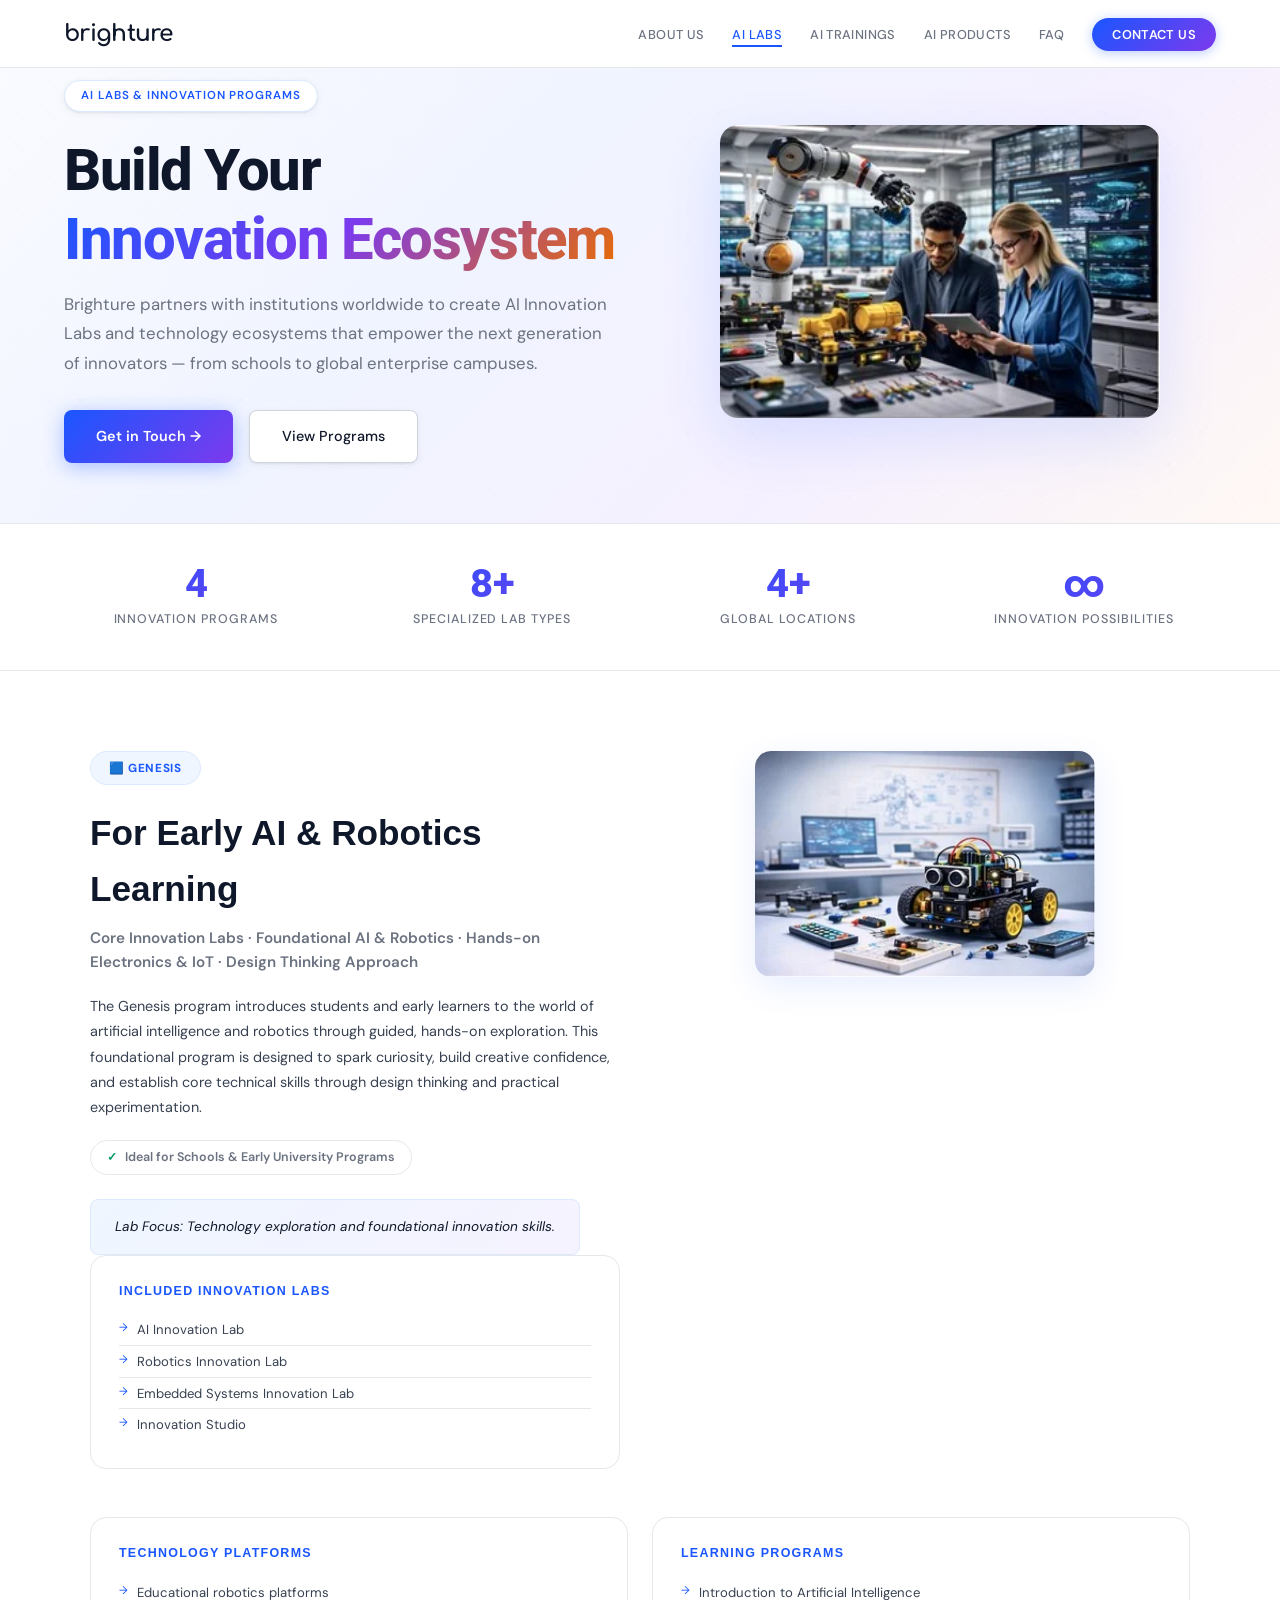
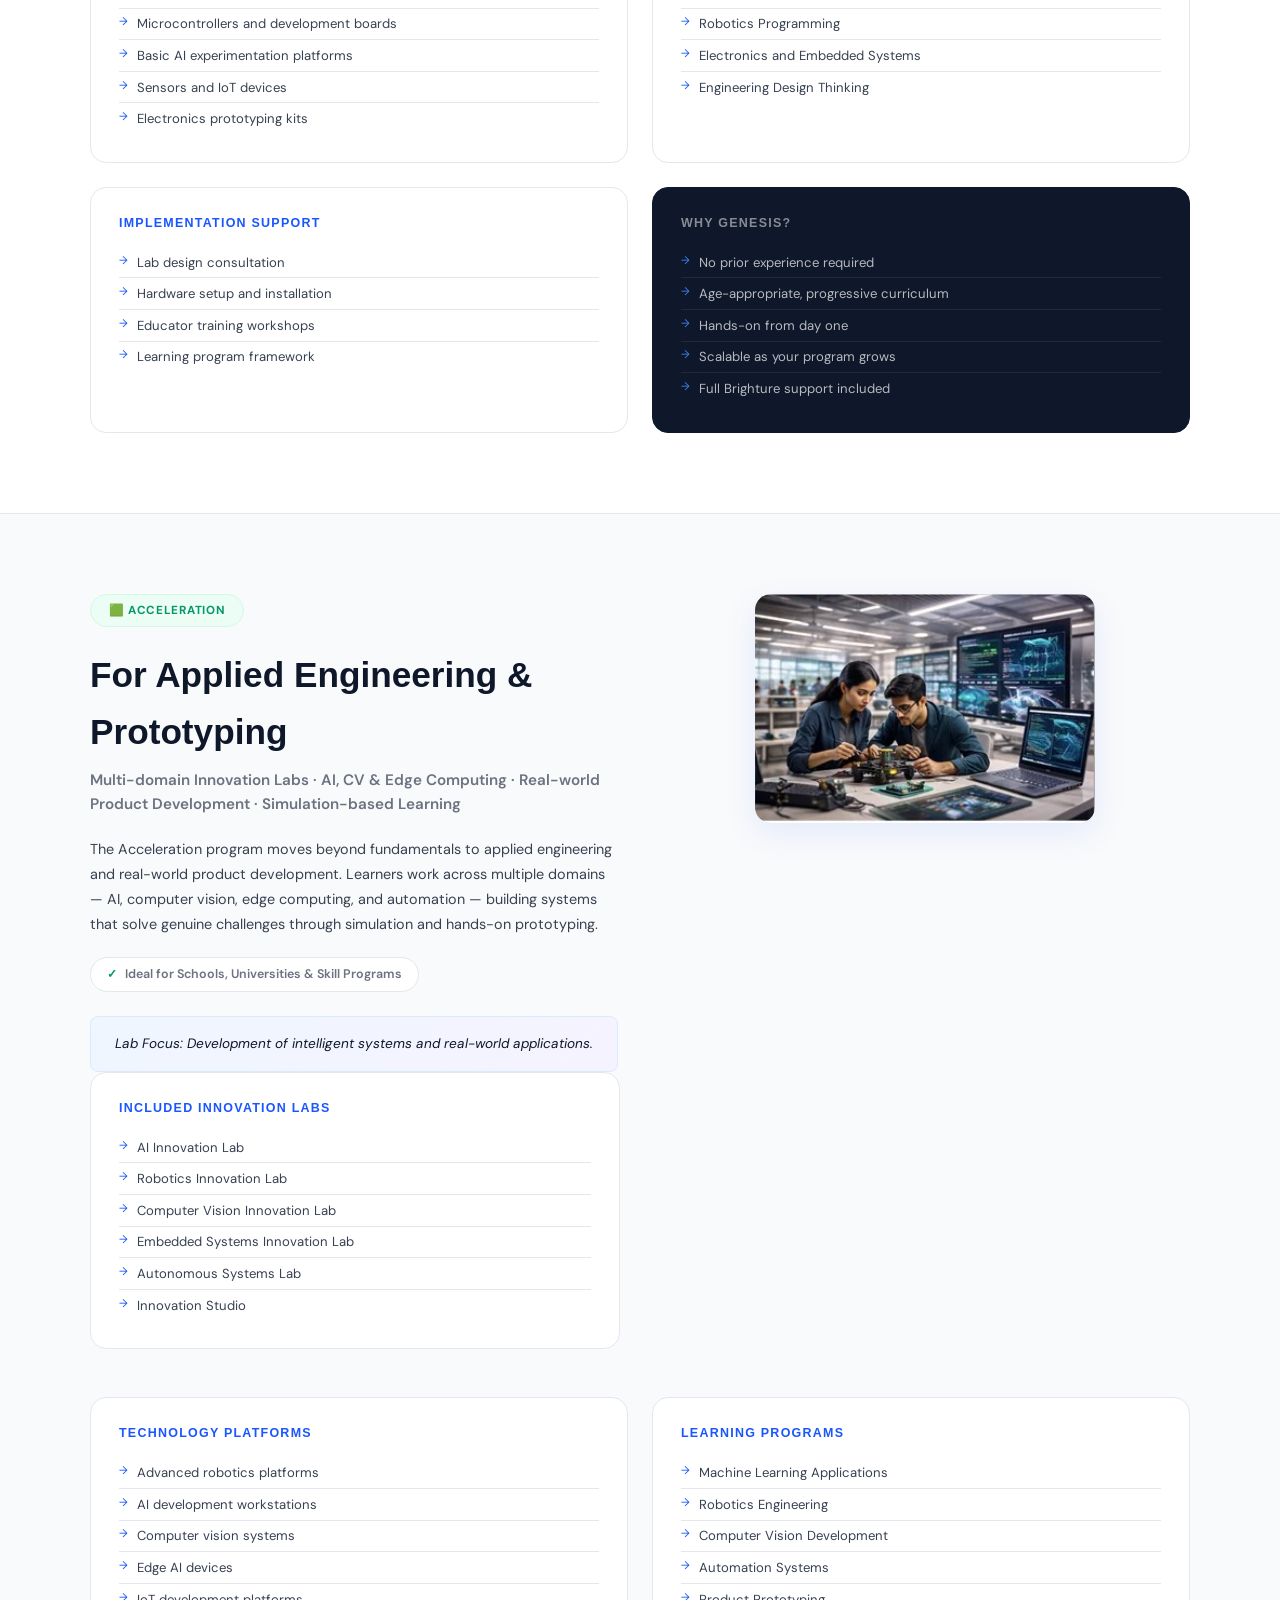
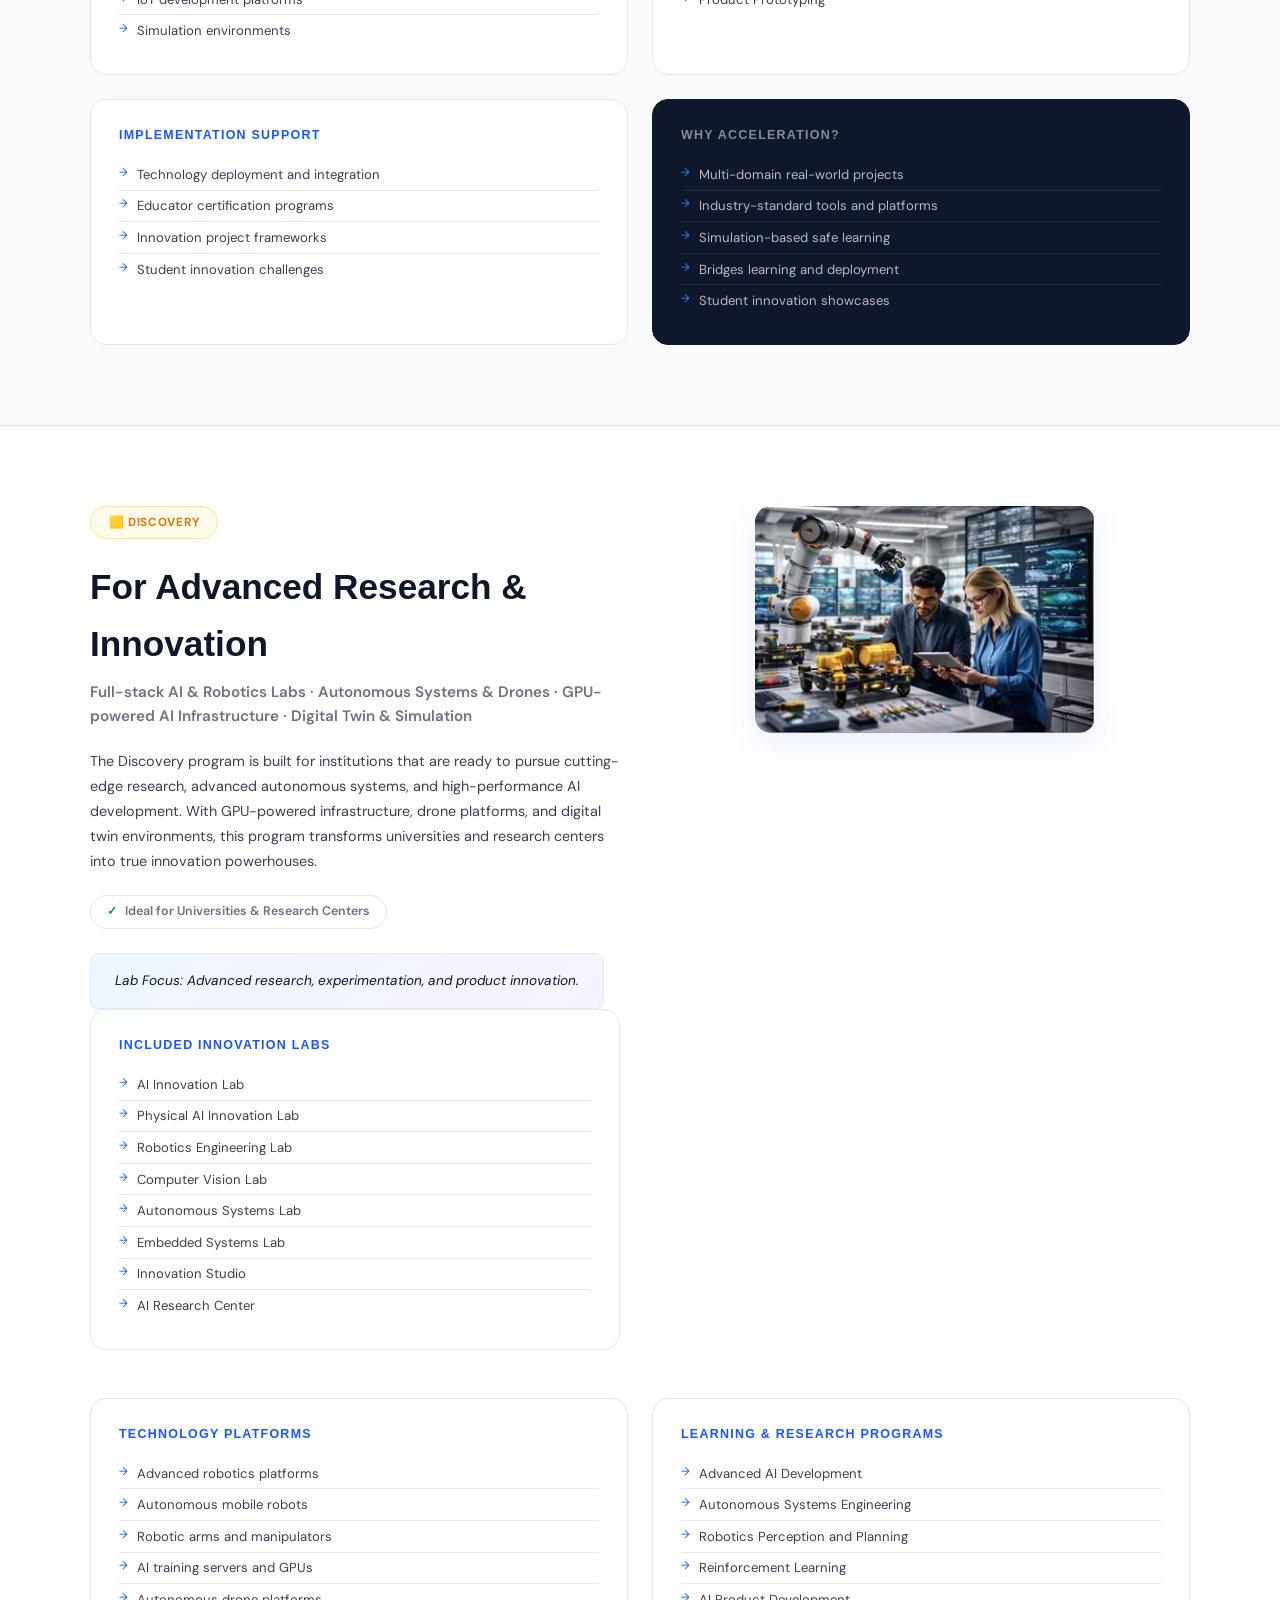
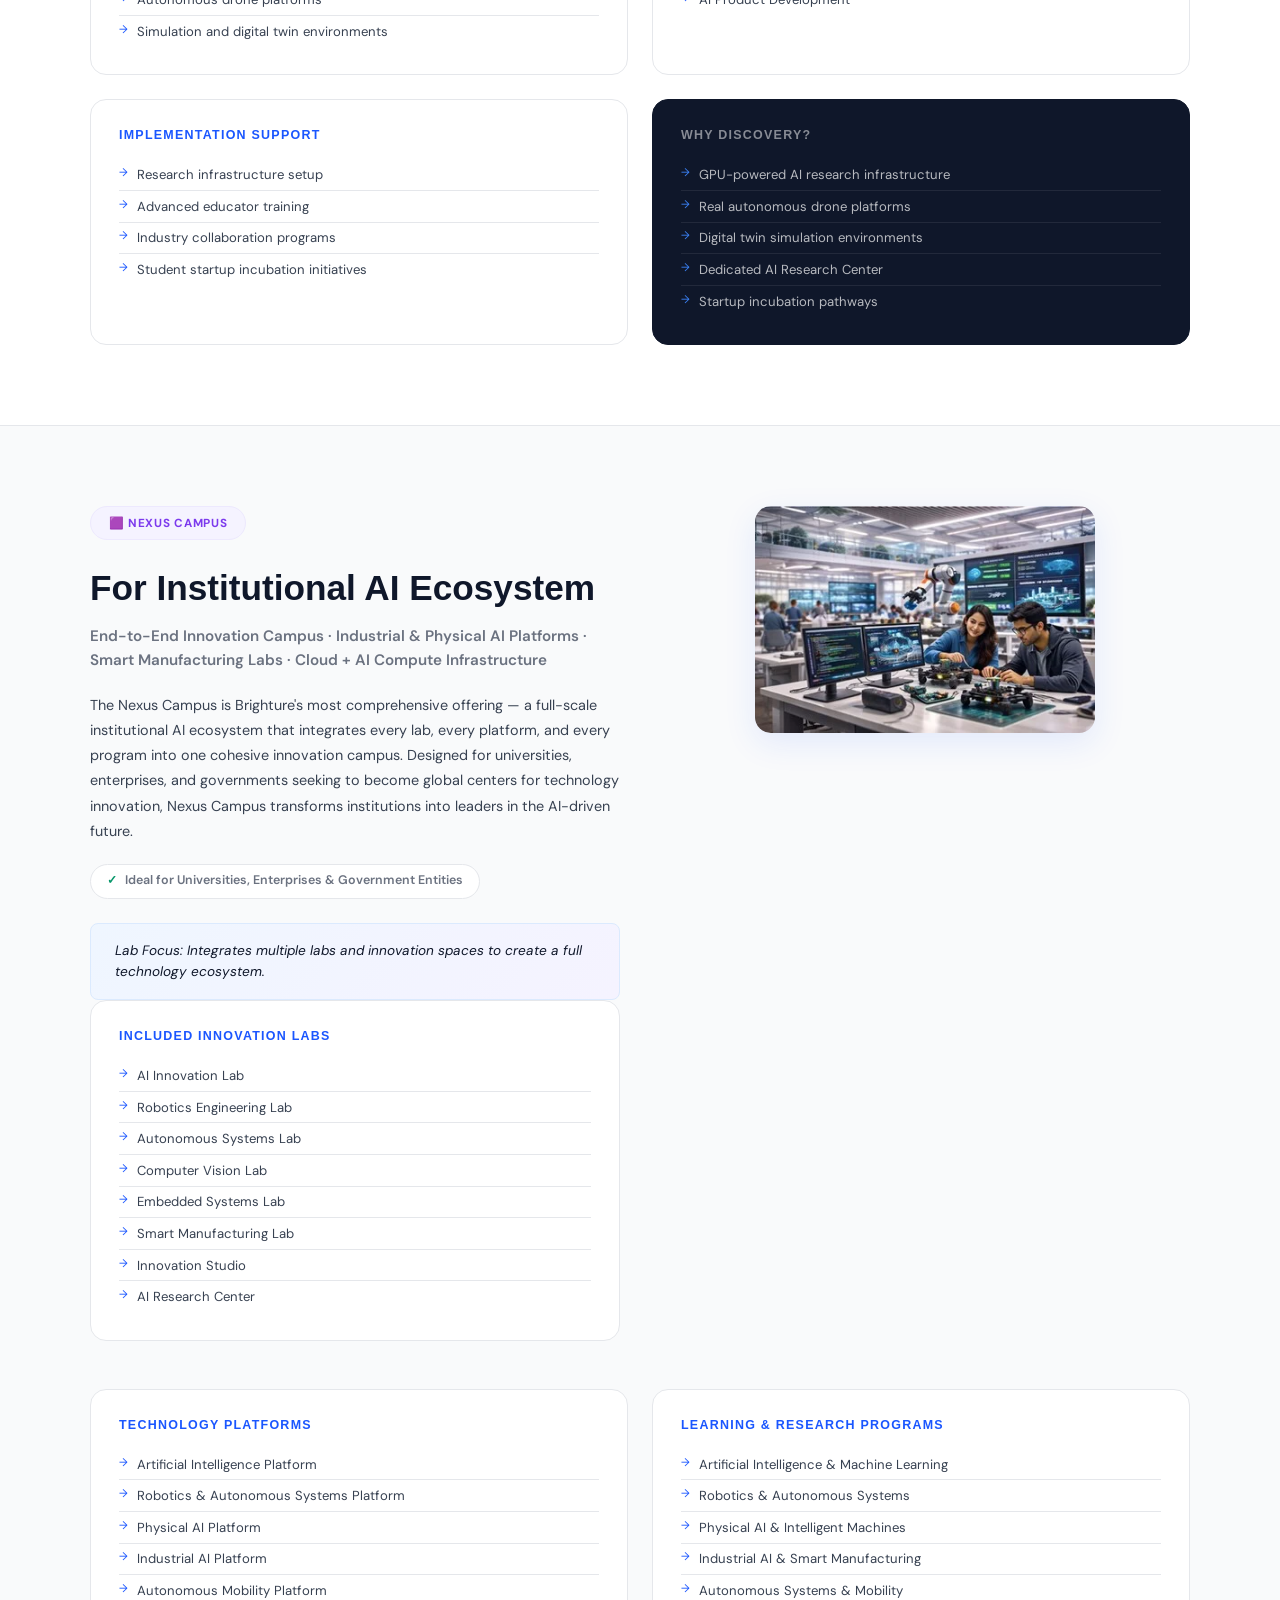
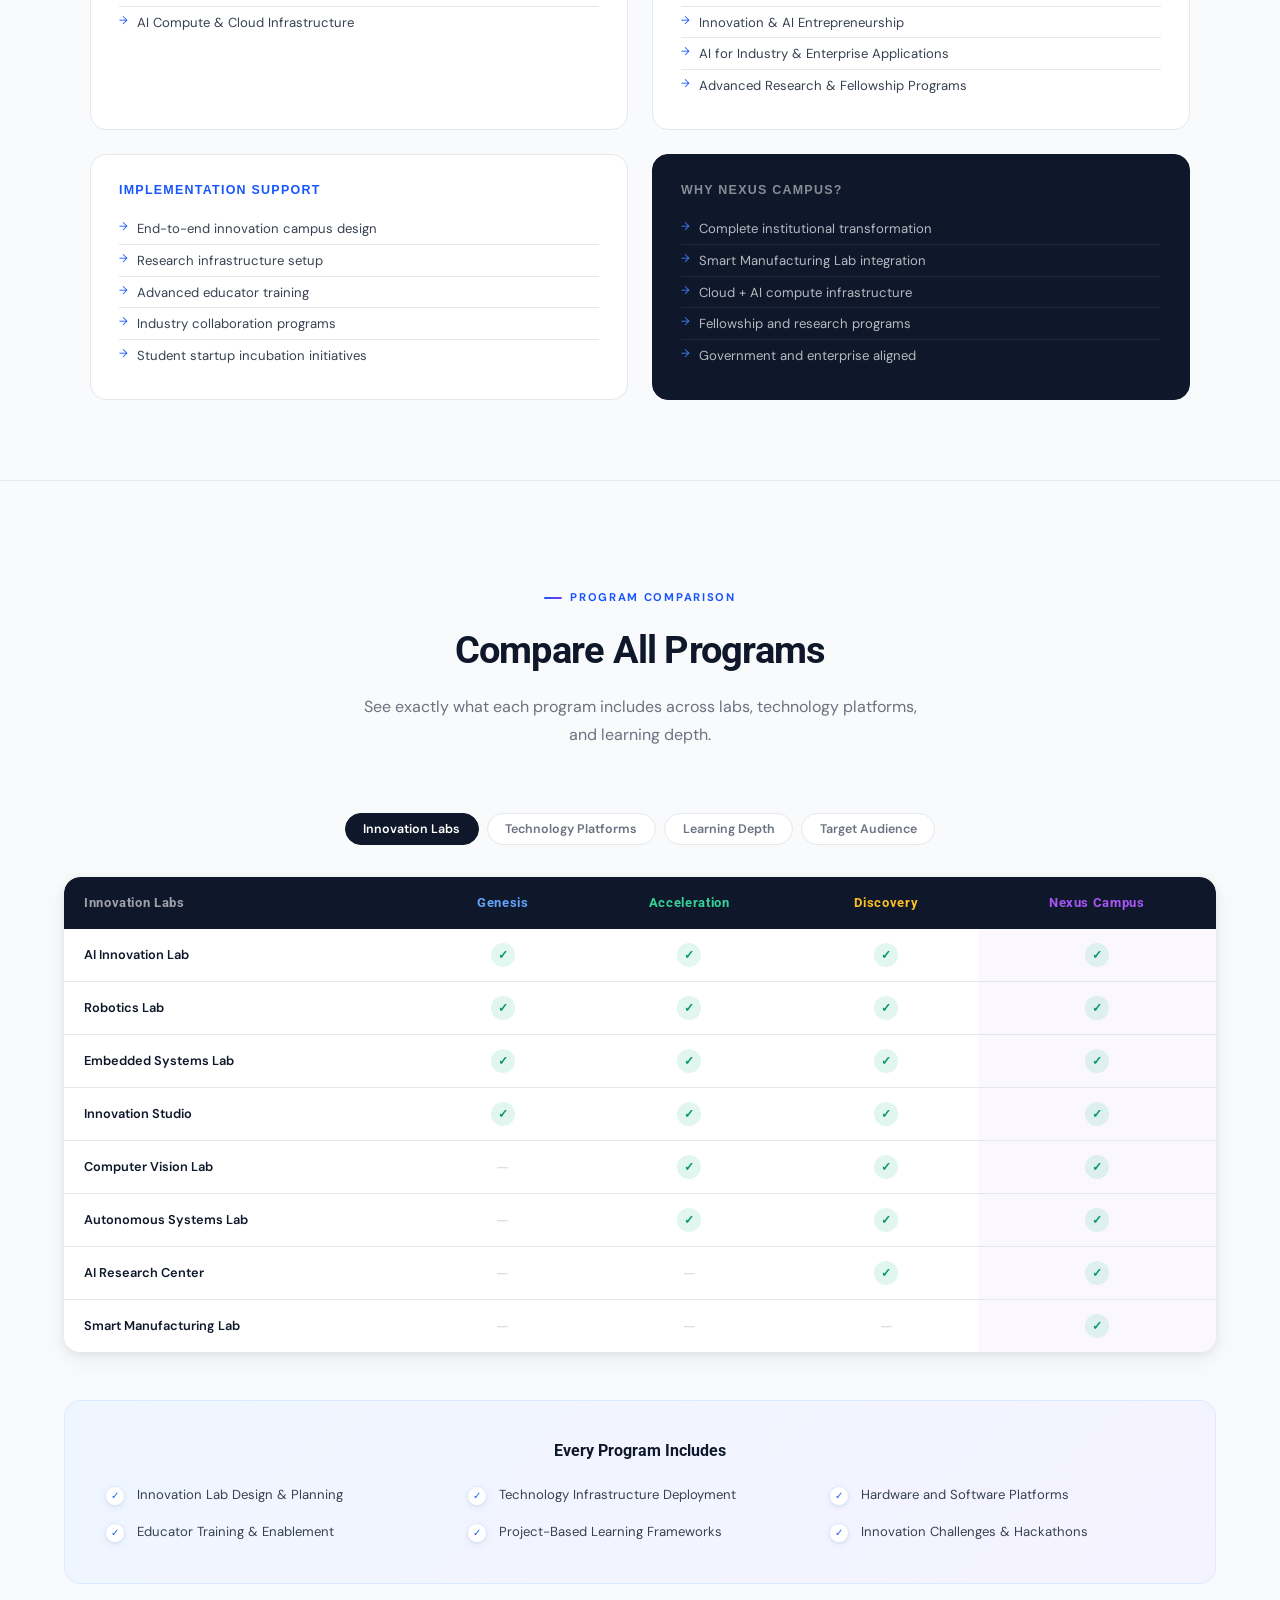
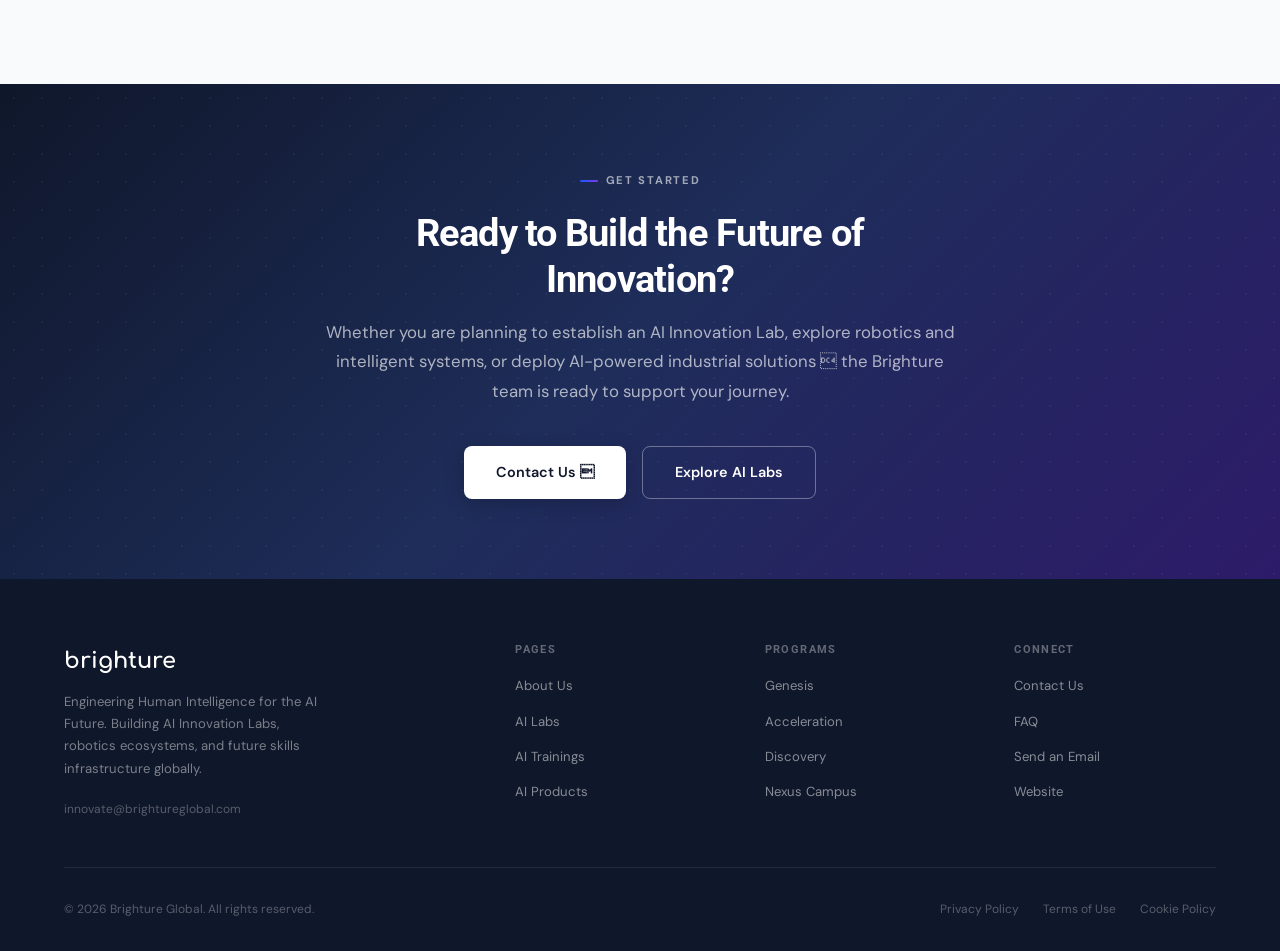
==== ai-labs.html @ 003a7b8b "UI changes" ====
<!DOCTYPE html>
<html lang="en">

<head>
  <meta charset="UTF-8">
  <meta name="viewport" content="width=device-width, initial-scale=1.0">
  <title>AI Labs — Brighture Global Innovation Lab Framework</title>
  <meta name="description"
    content="Explore Brighture's AI Innovation Lab programs — Genesis, Acceleration, Discovery, and Nexus Campus. World-class AI and robotics ecosystems for schools, universities, enterprises, and governments.">
  <meta name="keywords"
    content="AI Innovation Labs, Robotics Labs, Genesis, Acceleration, Discovery, Nexus Campus, Brighture, AI Education Infrastructure">
  <meta property="og:type" content="website">
  <meta property="og:title" content="AI Labs — Brighture Innovation Programs">
  <meta property="og:description"
    content="Four structured programs from foundational AI exploration to full institutional innovation campuses.">
  <meta name="robots" content="index, follow">
  <meta name="theme-color" content="#1a56ff">
  <link rel="canonical" href="https://www.brightureglobal.com/ai-labs.html">
  <link rel="preconnect" href="https://fonts.googleapis.com">
  <link rel="preconnect" href="https://fonts.gstatic.com" crossorigin>
  <link
    href="https://fonts.googleapis.com/css2?family=Comfortaa:wght@700&family=Roboto:wght@400;500;700&family=DM+Sans:ital,wght@0,300;0,400;0,500;1,300&display=swap"
    rel="stylesheet">
  <link rel="stylesheet" href="shared.css">
  <style>
    /* ── LAB DETAIL CARDS ── */
    .lab-detail-section {
      padding: 80px 5%;
      border-bottom: 1px solid var(--border);
    }

    .lab-detail-section:nth-child(even) {
      background: var(--bg-alt);
    }

    .lab-detail-section:nth-child(odd) {
      background: white;
    }

    .lab-detail-inner {
      max-width: 1100px;
      margin: 0 auto;
    }

    .lab-detail-header {
      display: grid;
      grid-template-columns: 1fr 1fr;
      gap: 4rem;
      align-items: start;
      margin-bottom: 3rem;
    }

    .lab-detail-badge {
      display: inline-flex;
      align-items: center;
      gap: 0.6rem;
      border-radius: 100px;
      padding: 0.4rem 1.1rem;
      font-size: 0.73rem;
      font-weight: 700;
      letter-spacing: 0.06em;
      text-transform: uppercase;
      margin-bottom: 1.25rem;
    }

    .badge-genesis {
      background: var(--blue-xlight);
      color: var(--blue);
      border: 1px solid var(--blue-light);
    }

    .badge-accel {
      background: var(--green-xlight);
      color: var(--green);
      border: 1px solid var(--green-light);
    }

    .badge-discovery {
      background: var(--amber-xlight);
      color: var(--amber);
      border: 1px solid var(--amber-light);
    }

    .badge-nexus {
      background: var(--purple-xlight);
      color: var(--purple);
      border: 1px solid var(--purple-light);
    }

    .lab-detail-title {
      font-family: 'Syne', sans-serif;
      font-size: clamp(1.5rem, 3vw, 2.2rem);
      font-weight: 800;
      color: var(--ink);
      margin-bottom: 0.5rem;
    }

    .lab-detail-sub {
      font-size: 0.95rem;
      font-weight: 600;
      color: var(--muted);
      margin-bottom: 1.25rem;
    }

    .lab-detail-desc {
      font-size: 0.9rem;
      color: var(--body);
      line-height: 1.75;
    }

    .lab-ideal {
      display: inline-flex;
      align-items: center;
      gap: 0.5rem;
      margin-top: 1.25rem;
      font-size: 0.78rem;
      font-weight: 600;
      color: var(--muted);
      background: white;
      border: 1px solid var(--border);
      border-radius: 100px;
      padding: 0.4rem 1rem;
    }

    .lab-ideal::before {
      content: '✓';
      color: var(--green);
      font-weight: 800;
    }

    .lab-specs-grid {
      display: grid;
      grid-template-columns: repeat(2, 1fr);
      gap: 1.5rem;
    }

    .spec-block {
      background: white;
      border: 1px solid var(--border);
      border-radius: var(--radius);
      padding: 1.75rem;
    }

    .spec-block-dark {
      background: var(--ink);
      border-color: var(--ink);
    }

    .spec-block h4 {
      font-family: 'Syne', sans-serif;
      font-size: 0.78rem;
      font-weight: 700;
      text-transform: uppercase;
      letter-spacing: 0.1em;
      margin-bottom: 1rem;
    }

    .spec-block-dark h4 {
      color: rgba(255, 255, 255, 0.5);
    }

    .spec-block:not(.spec-block-dark) h4 {
      color: var(--blue);
    }

    .spec-list li {
      font-size: 0.82rem;
      color: var(--body);
      padding: 0.3rem 0 0.3rem 1.1rem;
      position: relative;
      border-bottom: 1px solid var(--border);
    }

    .spec-list li:last-child {
      border-bottom: none;
    }

    .spec-list li::before {
      content: '→';
      position: absolute;
      left: 0;
      font-size: 0.7rem;
      color: var(--blue);
    }

    .spec-block-dark .spec-list li {
      color: rgba(255, 255, 255, 0.7);
      border-bottom-color: rgba(255, 255, 255, 0.08);
    }

    .spec-block-dark .spec-list li::before {
      color: var(--blue-mid);
    }

    .lab-focus-tag {
      display: inline-block;
      background: linear-gradient(135deg, var(--blue-xlight), var(--purple-xlight));
      border: 1px solid var(--blue-light);
      border-radius: var(--radius-sm);
      padding: 1rem 1.5rem;
      font-size: 0.85rem;
      color: var(--ink);
      line-height: 1.6;
      margin-top: 1.5rem;
      font-style: italic;
    }

    /* ── COMPARISON ── */
    #comparison {
      padding: 100px 5%;
      background: var(--bg-alt);
    }

    .comparison-intro {
      text-align: center;
      max-width: 680px;
      margin: 0 auto 4rem;
    }

    .comparison-intro .section-label {
      justify-content: center;
    }

    /* ── GLOBAL IMPACT ── */
    #global-impact {
      padding: 80px 5%;
      background: white;
      border-top: 1px solid var(--border);
    }

    .impact-inner {
      display: grid;
      grid-template-columns: 1fr 1fr;
      gap: 5rem;
      align-items: center;
    }

    .impact-stats {
      display: grid;
      grid-template-columns: 1fr 1fr;
      gap: 1.5rem;
      margin-top: 2rem;
    }

    .impact-stat {
      background: var(--bg-alt);
      border: 1px solid var(--border);
      border-radius: var(--radius);
      padding: 1.5rem;
      text-align: center;
      transition: all 0.3s;
    }

    .impact-stat:hover {
      border-color: var(--blue-light);
      box-shadow: var(--shadow);
    }

    .impact-stat-num {
      font-family: 'Syne', sans-serif;
      font-size: 2rem;
      font-weight: 800;
      background: linear-gradient(135deg, var(--blue), var(--purple));
      -webkit-background-clip: text;
      -webkit-text-fill-color: transparent;
      margin-bottom: 0.4rem;
    }

    .impact-stat-label {
      font-size: 0.78rem;
      color: var(--muted);
      font-weight: 500;
    }

    @media (max-width: 960px) {
      .lab-detail-header {
        grid-template-columns: 1fr;
        gap: 2rem;
      }

      .lab-specs-grid {
        grid-template-columns: 1fr;
      }

      .impact-inner {
        grid-template-columns: 1fr;
        gap: 3rem;
      }
    }
  </style>
</head>

<body>

  <a href="#main-content" class="sr-only"
    style="position:absolute;left:-9999px;top:auto;width:1px;height:1px;overflow:hidden;">Skip to main content</a>

  <!-- NAV -->
  <nav id="navbar" role="navigation" aria-label="Main navigation">
    <a href="index.html" class="nav-logo">brighture</a>
    <ul class="nav-links">
      <li><a href="index.html">About Us</a></li>
      <li><a href="ai-labs.html" class="active" aria-current="page">AI Labs</a></li>
      <li><a href="ai-trainings.html">AI Trainings</a></li>
      <li><a href="ai-products.html">AI Products</a></li>
      <li><a href="faq.html">FAQ</a></li>
      <li><a href="contact.html" class="nav-cta">Contact Us</a></li>
    </ul>
    <button class="hamburger" id="hamburger" onclick="toggleMobileNav()" aria-label="Toggle mobile menu"
      aria-expanded="false">
      <span></span><span></span><span></span>
    </button>
  </nav>
  <nav class="mobile-nav" id="mobileNav" aria-label="Mobile navigation">
    <a href="index.html">About Us</a>
    <a href="ai-labs.html" class="active">AI Labs</a>
    <a href="ai-trainings.html">AI Trainings</a>
    <a href="ai-products.html">AI Products</a>
    <a href="faq.html">FAQ</a>
    <a href="contact.html">Contact Us</a>
  </nav>

  <main id="main-content">


    <!-- PAGE HERO (Split Design) -->
    <div class="page-hero hero-split" aria-label="AI Labs hero"
      style="display: flex; align-items: center; justify-content: space-between; gap: 3rem; padding: 80px 5% 60px; background: linear-gradient(135deg, #fafbff 0%, #f0f4ff 40%, #f5f0ff 70%, #fff8f4 100%);">
      <div class="page-hero-content" style="flex:1; min-width:320px;">
        <div class="page-hero-badge">AI Labs &amp; Innovation Programs</div>
        <h1>Build Your<br><span class="gradient-text">Innovation Ecosystem</span></h1>
        <p>Brighture partners with institutions worldwide to create AI Innovation Labs and technology ecosystems that
          empower the next generation of innovators — from schools to global enterprise campuses.</p>
        <div style="display:flex;gap:1rem;flex-wrap:wrap;margin-top:2rem;">
          <a href="contact.html" class="btn-primary">Get in Touch →</a>
          <a href="#genesis" class="btn-secondary">View Programs</a>
        </div>
      </div>
      <div class="page-hero-image"
        style="flex:1; min-width:320px; display:flex; align-items:center; justify-content:center;">
        <img src="images/Discovery Lab Focus.webp" alt="Discovery Lab Focus"
          style="max-width: 440px; width:100%; height:auto; border-radius: 18px; box-shadow: 0 20px 60px rgba(26,86,255,0.13);">
      </div>
    </div>

    <!-- STATS -->
    <div class="stats-strip" aria-label="AI Labs statistics">
      <div class="stat-item reveal">
        <div class="stat-num">4</div>
        <div class="stat-label">Innovation Programs</div>
      </div>
      <div class="stat-item reveal reveal-delay-1">
        <div class="stat-num">8+</div>
        <div class="stat-label">Specialized Lab Types</div>
      </div>
      <div class="stat-item reveal reveal-delay-2">
        <div class="stat-num">4+</div>
        <div class="stat-label">Global Locations</div>
      </div>
      <div class="stat-item reveal reveal-delay-3">
        <div class="stat-num">∞</div>
        <div class="stat-label">Innovation Possibilities</div>
      </div>
    </div>

    <!-- GENESIS -->
    <div class="lab-detail-section" id="genesis">
      <div class="lab-detail-inner">
        <div class="lab-detail-header" style="display: flex; align-items: flex-start; gap: 2.5rem;">
          <div style="flex:1; min-width:320px;">
            <div class="reveal">
              <div class="lab-detail-badge badge-genesis">🟦 Genesis</div>
              <div class="lab-detail-title">For Early AI &amp; Robotics Learning</div>
              <div class="lab-detail-sub">Core Innovation Labs · Foundational AI &amp; Robotics · Hands-on Electronics
                &amp; IoT · Design Thinking Approach</div>
              <p class="lab-detail-desc">The Genesis program introduces students and early learners to the world of
                artificial intelligence and robotics through guided, hands-on exploration. This foundational program is
                designed to spark curiosity, build creative confidence, and establish core technical skills through
                design thinking and practical experimentation.</p>
              <div class="lab-ideal">Ideal for Schools &amp; Early University Programs</div>
              <div class="lab-focus-tag">Lab Focus: Technology exploration and foundational innovation skills.</div>
            </div>
            <div class="reveal reveal-delay-1">
              <div class="spec-block" style="height:100%;">
                <h4>Included Innovation Labs</h4>
                <ul class="spec-list">
                  <li>AI Innovation Lab</li>
                  <li>Robotics Innovation Lab</li>
                  <li>Embedded Systems Innovation Lab</li>
                  <li>Innovation Studio</li>
                </ul>
              </div>
            </div>
          </div>
          <div style="flex:1; min-width:260px; display:flex; align-items:center; justify-content:center;">
            <img src="images/Genesis.webp" alt="Genesis Program"
              style="max-width: 340px; width:100%; height:auto; border-radius: 16px; box-shadow: 0 10px 32px rgba(26,86,255,0.10);">
          </div>
        </div>
        <div class="lab-specs-grid">
          <div class="spec-block reveal">
            <h4>Technology Platforms</h4>
            <ul class="spec-list">
              <li>Educational robotics platforms</li>
              <li>Microcontrollers and development boards</li>
              <li>Basic AI experimentation platforms</li>
              <li>Sensors and IoT devices</li>
              <li>Electronics prototyping kits</li>
            </ul>
          </div>
          <div class="spec-block reveal reveal-delay-1">
            <h4>Learning Programs</h4>
            <ul class="spec-list">
              <li>Introduction to Artificial Intelligence</li>
              <li>Robotics Programming</li>
              <li>Electronics and Embedded Systems</li>
              <li>Engineering Design Thinking</li>
            </ul>
          </div>
          <div class="spec-block reveal reveal-delay-2">
            <h4>Implementation Support</h4>
            <ul class="spec-list">
              <li>Lab design consultation</li>
              <li>Hardware setup and installation</li>
              <li>Educator training workshops</li>
              <li>Learning program framework</li>
            </ul>
          </div>
          <div class="spec-block spec-block-dark reveal reveal-delay-3">
            <h4>Why Genesis?</h4>
            <ul class="spec-list">
              <li>No prior experience required</li>
              <li>Age-appropriate, progressive curriculum</li>
              <li>Hands-on from day one</li>
              <li>Scalable as your program grows</li>
              <li>Full Brighture support included</li>
            </ul>
          </div>
        </div>
      </div>
    </div>

    <!-- ACCELERATION -->
    <div class="lab-detail-section" id="acceleration">
      <div class="lab-detail-inner">
        <div class="lab-detail-header" style="display: flex; align-items: flex-start; gap: 2.5rem;">
          <div style="flex:1; min-width:320px;">
            <div class="reveal">
              <div class="lab-detail-badge badge-accel">🟩 Acceleration</div>
              <div class="lab-detail-title">For Applied Engineering &amp; Prototyping</div>
              <div class="lab-detail-sub">Multi-domain Innovation Labs · AI, CV &amp; Edge Computing · Real-world
                Product Development · Simulation-based Learning</div>
              <p class="lab-detail-desc">The Acceleration program moves beyond fundamentals to applied engineering and
                real-world product development. Learners work across multiple domains — AI, computer vision, edge
                computing, and automation — building systems that solve genuine challenges through simulation and
                hands-on prototyping.</p>
              <div class="lab-ideal">Ideal for Schools, Universities &amp; Skill Programs</div>
              <div class="lab-focus-tag">Lab Focus: Development of intelligent systems and real-world applications.
              </div>
            </div>
            <div class="reveal reveal-delay-1">
              <div class="spec-block" style="height:100%;">
                <h4>Included Innovation Labs</h4>
                <ul class="spec-list">
                  <li>AI Innovation Lab</li>
                  <li>Robotics Innovation Lab</li>
                  <li>Computer Vision Innovation Lab</li>
                  <li>Embedded Systems Innovation Lab</li>
                  <li>Autonomous Systems Lab</li>
                  <li>Innovation Studio</li>
                </ul>
              </div>
            </div>
          </div>
          <div style="flex:1; min-width:260px; display:flex; align-items:center; justify-content:center;">
            <img src="images/Acceleration.webp" alt="Acceleration Program"
              style="max-width: 340px; width:100%; height:auto; border-radius: 16px; box-shadow: 0 10px 32px rgba(26,86,255,0.10);">
          </div>
        </div>
        <div class="lab-specs-grid">
          <div class="spec-block reveal">
            <h4>Technology Platforms</h4>
            <ul class="spec-list">
              <li>Advanced robotics platforms</li>
              <li>AI development workstations</li>
              <li>Computer vision systems</li>
              <li>Edge AI devices</li>
              <li>IoT development platforms</li>
              <li>Simulation environments</li>
            </ul>
          </div>
          <div class="spec-block reveal reveal-delay-1">
            <h4>Learning Programs</h4>
            <ul class="spec-list">
              <li>Machine Learning Applications</li>
              <li>Robotics Engineering</li>
              <li>Computer Vision Development</li>
              <li>Automation Systems</li>
              <li>Product Prototyping</li>
            </ul>
          </div>
          <div class="spec-block reveal reveal-delay-2">
            <h4>Implementation Support</h4>
            <ul class="spec-list">
              <li>Technology deployment and integration</li>
              <li>Educator certification programs</li>
              <li>Innovation project frameworks</li>
              <li>Student innovation challenges</li>
            </ul>
          </div>
          <div class="spec-block spec-block-dark reveal reveal-delay-3">
            <h4>Why Acceleration?</h4>
            <ul class="spec-list">
              <li>Multi-domain real-world projects</li>
              <li>Industry-standard tools and platforms</li>
              <li>Simulation-based safe learning</li>
              <li>Bridges learning and deployment</li>
              <li>Student innovation showcases</li>
            </ul>
          </div>
        </div>
      </div>
    </div>

    <!-- DISCOVERY -->
    <div class="lab-detail-section" id="discovery">
      <div class="lab-detail-inner">
        <div class="lab-detail-header" style="display: flex; align-items: flex-start; gap: 2.5rem;">
          <div style="flex:1; min-width:320px;">
            <div class="reveal">
              <div class="lab-detail-badge badge-discovery">🟨 Discovery</div>
              <div class="lab-detail-title">For Advanced Research &amp; Innovation</div>
              <div class="lab-detail-sub">Full-stack AI &amp; Robotics Labs · Autonomous Systems &amp; Drones ·
                GPU-powered AI Infrastructure · Digital Twin &amp; Simulation</div>
              <p class="lab-detail-desc">The Discovery program is built for institutions that are ready to pursue
                cutting-edge research, advanced autonomous systems, and high-performance AI development. With
                GPU-powered infrastructure, drone platforms, and digital twin environments, this program transforms
                universities and research centers into true innovation powerhouses.</p>
              <div class="lab-ideal">Ideal for Universities &amp; Research Centers</div>
              <div class="lab-focus-tag">Lab Focus: Advanced research, experimentation, and product innovation.</div>
            </div>
            <div class="reveal reveal-delay-1">
              <div class="spec-block" style="height:100%;">
                <h4>Included Innovation Labs</h4>
                <ul class="spec-list">
                  <li>AI Innovation Lab</li>
                  <li>Physical AI Innovation Lab</li>
                  <li>Robotics Engineering Lab</li>
                  <li>Computer Vision Lab</li>
                  <li>Autonomous Systems Lab</li>
                  <li>Embedded Systems Lab</li>
                  <li>Innovation Studio</li>
                  <li>AI Research Center</li>
                </ul>
              </div>
            </div>
          </div>
          <div style="flex:1; min-width:260px; display:flex; align-items:center; justify-content:center;">
            <img src="images/Discovery Lab Focus.webp" alt="Discovery Program"
              style="max-width: 340px; width:100%; height:auto; border-radius: 16px; box-shadow: 0 10px 32px rgba(26,86,255,0.10);">
          </div>
        </div>
        <div class="lab-specs-grid">
          <div class="spec-block reveal">
            <h4>Technology Platforms</h4>
            <ul class="spec-list">
              <li>Advanced robotics platforms</li>
              <li>Autonomous mobile robots</li>
              <li>Robotic arms and manipulators</li>
              <li>AI training servers and GPUs</li>
              <li>Autonomous drone platforms</li>
              <li>Simulation and digital twin environments</li>
            </ul>
          </div>
          <div class="spec-block reveal reveal-delay-1">
            <h4>Learning &amp; Research Programs</h4>
            <ul class="spec-list">
              <li>Advanced AI Development</li>
              <li>Autonomous Systems Engineering</li>
              <li>Robotics Perception and Planning</li>
              <li>Reinforcement Learning</li>
              <li>AI Product Development</li>
            </ul>
          </div>
          <div class="spec-block reveal reveal-delay-2">
            <h4>Implementation Support</h4>
            <ul class="spec-list">
              <li>Research infrastructure setup</li>
              <li>Advanced educator training</li>
              <li>Industry collaboration programs</li>
              <li>Student startup incubation initiatives</li>
            </ul>
          </div>
          <div class="spec-block spec-block-dark reveal reveal-delay-3">
            <h4>Why Discovery?</h4>
            <ul class="spec-list">
              <li>GPU-powered AI research infrastructure</li>
              <li>Real autonomous drone platforms</li>
              <li>Digital twin simulation environments</li>
              <li>Dedicated AI Research Center</li>
              <li>Startup incubation pathways</li>
            </ul>
          </div>
        </div>
      </div>
    </div>

    <!-- NEXUS CAMPUS -->
    <div class="lab-detail-section" id="nexus">
      <div class="lab-detail-inner">
        <div class="lab-detail-header" style="display: flex; align-items: flex-start; gap: 2.5rem;">
          <div style="flex:1; min-width:320px;">
            <div class="reveal">
              <div class="lab-detail-badge badge-nexus">🟪 Nexus Campus</div>
              <div class="lab-detail-title">For Institutional AI Ecosystem</div>
              <div class="lab-detail-sub">End-to-End Innovation Campus · Industrial &amp; Physical AI Platforms · Smart
                Manufacturing Labs · Cloud + AI Compute Infrastructure</div>
              <p class="lab-detail-desc">The Nexus Campus is Brighture's most comprehensive offering — a full-scale
                institutional AI ecosystem that integrates every lab, every platform, and every program into one
                cohesive innovation campus. Designed for universities, enterprises, and governments seeking to become
                global centers for technology innovation, Nexus Campus transforms institutions into leaders in the
                AI-driven future.</p>
              <div class="lab-ideal">Ideal for Universities, Enterprises &amp; Government Entities</div>
              <div class="lab-focus-tag">Lab Focus: Integrates multiple labs and innovation spaces to create a full
                technology ecosystem.</div>
            </div>
            <div class="reveal reveal-delay-1">
              <div class="spec-block" style="height:100%;">
                <h4>Included Innovation Labs</h4>
                <ul class="spec-list">
                  <li>AI Innovation Lab</li>
                  <li>Robotics Engineering Lab</li>
                  <li>Autonomous Systems Lab</li>
                  <li>Computer Vision Lab</li>
                  <li>Embedded Systems Lab</li>
                  <li>Smart Manufacturing Lab</li>
                  <li>Innovation Studio</li>
                  <li>AI Research Center</li>
                </ul>
              </div>
            </div>
          </div>
          <div style="flex:1; min-width:260px; display:flex; align-items:center; justify-content:center;">
            <img src="images/Nexus Campus.webp" alt="Nexus Campus Program"
              style="max-width: 340px; width:100%; height:auto; border-radius: 16px; box-shadow: 0 10px 32px rgba(26,86,255,0.10);">
          </div>
        </div>
        <div class="lab-specs-grid">
          <div class="spec-block reveal">
            <h4>Technology Platforms</h4>
            <ul class="spec-list">
              <li>Artificial Intelligence Platform</li>
              <li>Robotics &amp; Autonomous Systems Platform</li>
              <li>Physical AI Platform</li>
              <li>Industrial AI Platform</li>
              <li>Autonomous Mobility Platform</li>
              <li>AI Compute &amp; Cloud Infrastructure</li>
            </ul>
          </div>
          <div class="spec-block reveal reveal-delay-1">
            <h4>Learning &amp; Research Programs</h4>
            <ul class="spec-list">
              <li>Artificial Intelligence &amp; Machine Learning</li>
              <li>Robotics &amp; Autonomous Systems</li>
              <li>Physical AI &amp; Intelligent Machines</li>
              <li>Industrial AI &amp; Smart Manufacturing</li>
              <li>Autonomous Systems &amp; Mobility</li>
              <li>Innovation &amp; AI Entrepreneurship</li>
              <li>AI for Industry &amp; Enterprise Applications</li>
              <li>Advanced Research &amp; Fellowship Programs</li>
            </ul>
          </div>
          <div class="spec-block reveal reveal-delay-2">
            <h4>Implementation Support</h4>
            <ul class="spec-list">
              <li>End-to-end innovation campus design</li>
              <li>Research infrastructure setup</li>
              <li>Advanced educator training</li>
              <li>Industry collaboration programs</li>
              <li>Student startup incubation initiatives</li>
            </ul>
          </div>
          <div class="spec-block spec-block-dark reveal reveal-delay-3">
            <h4>Why Nexus Campus?</h4>
            <ul class="spec-list">
              <li>Complete institutional transformation</li>
              <li>Smart Manufacturing Lab integration</li>
              <li>Cloud + AI compute infrastructure</li>
              <li>Fellowship and research programs</li>
              <li>Government and enterprise aligned</li>
            </ul>
          </div>
        </div>
      </div>
    </div>

    <!-- COMPARISON -->
    <section id="comparison" aria-labelledby="compare-title">
      <div class="comparison-intro reveal">
        <div class="section-label">Program Comparison</div>
        <h2 class="section-title" id="compare-title">Compare All Programs</h2>
        <p class="section-desc" style="margin:0 auto;text-align:center;">See exactly what each program includes across
          labs, technology platforms, and learning depth.</p>
      </div>

      <div class="tab-switcher" role="tablist" aria-label="Comparison categories">
        <button class="tab-btn active" data-tab="labs" onclick="showTab('labs')" role="tab"
          aria-selected="true">Innovation Labs</button>
        <button class="tab-btn" data-tab="tech" onclick="showTab('tech')" role="tab" aria-selected="false">Technology
          Platforms</button>
        <button class="tab-btn" data-tab="learning" onclick="showTab('learning')" role="tab"
          aria-selected="false">Learning Depth</button>
        <button class="tab-btn" data-tab="audience" onclick="showTab('audience')" role="tab"
          aria-selected="false">Target Audience</button>
      </div>

      <!-- Labs Tab -->
      <div class="comp-pane active" id="tab-labs" role="tabpanel">
        <div class="table-scroll">
          <table class="comp-table" aria-label="Innovation labs comparison">
            <thead>
              <tr>
                <th scope="col">Innovation Labs</th>
                <th scope="col" class="th-genesis">Genesis</th>
                <th scope="col" class="th-accel">Acceleration</th>
                <th scope="col" class="th-discovery">Discovery</th>
                <th scope="col" class="th-nexus">Nexus Campus</th>
              </tr>
            </thead>
            <tbody>
              <tr>
                <td>AI Innovation Lab</td>
                <td><span class="check-yes" aria-label="Included">✓</span></td>
                <td><span class="check-yes">✓</span></td>
                <td><span class="check-yes">✓</span></td>
                <td class="th-nexus-cell"><span class="check-yes">✓</span></td>
              </tr>
              <tr>
                <td>Robotics Lab</td>
                <td><span class="check-yes">✓</span></td>
                <td><span class="check-yes">✓</span></td>
                <td><span class="check-yes">✓</span></td>
                <td class="th-nexus-cell"><span class="check-yes">✓</span></td>
              </tr>
              <tr>
                <td>Embedded Systems Lab</td>
                <td><span class="check-yes">✓</span></td>
                <td><span class="check-yes">✓</span></td>
                <td><span class="check-yes">✓</span></td>
                <td class="th-nexus-cell"><span class="check-yes">✓</span></td>
              </tr>
              <tr>
                <td>Innovation Studio</td>
                <td><span class="check-yes">✓</span></td>
                <td><span class="check-yes">✓</span></td>
                <td><span class="check-yes">✓</span></td>
                <td class="th-nexus-cell"><span class="check-yes">✓</span></td>
              </tr>
              <tr>
                <td>Computer Vision Lab</td>
                <td><span class="check-no" aria-label="Not included">—</span></td>
                <td><span class="check-yes">✓</span></td>
                <td><span class="check-yes">✓</span></td>
                <td class="th-nexus-cell"><span class="check-yes">✓</span></td>
              </tr>
              <tr>
                <td>Autonomous Systems Lab</td>
                <td><span class="check-no">—</span></td>
                <td><span class="check-yes">✓</span></td>
                <td><span class="check-yes">✓</span></td>
                <td class="th-nexus-cell"><span class="check-yes">✓</span></td>
              </tr>
              <tr>
                <td>AI Research Center</td>
                <td><span class="check-no">—</span></td>
                <td><span class="check-no">—</span></td>
                <td><span class="check-yes">✓</span></td>
                <td class="th-nexus-cell"><span class="check-yes">✓</span></td>
              </tr>
              <tr>
                <td>Smart Manufacturing Lab</td>
                <td><span class="check-no">—</span></td>
                <td><span class="check-no">—</span></td>
                <td><span class="check-no">—</span></td>
                <td class="th-nexus-cell"><span class="check-yes">✓</span></td>
              </tr>
            </tbody>
          </table>
        </div>
      </div>

      <!-- Tech Tab -->
      <div class="comp-pane" id="tab-tech" role="tabpanel">
        <div class="table-scroll">
          <table class="comp-table" aria-label="Technology platforms comparison">
            <thead>
              <tr>
                <th scope="col">Technology Platforms</th>
                <th scope="col" class="th-genesis">Genesis</th>
                <th scope="col" class="th-accel">Acceleration</th>
                <th scope="col" class="th-discovery">Discovery</th>
                <th scope="col" class="th-nexus">Nexus Campus</th>
              </tr>
            </thead>
            <tbody>
              <tr>
                <td>Educational Robotics</td>
                <td><span class="check-yes">✓</span></td>
                <td><span class="check-yes">✓</span></td>
                <td><span class="check-no">—</span></td>
                <td class="th-nexus-cell"><span class="check-no">—</span></td>
              </tr>
              <tr>
                <td>AI Workstations</td>
                <td><span class="check-no">—</span></td>
                <td><span class="check-yes">✓</span></td>
                <td><span class="check-yes">✓</span></td>
                <td class="th-nexus-cell"><span class="check-yes">✓</span></td>
              </tr>
              <tr>
                <td>Edge AI Devices</td>
                <td><span class="check-no">—</span></td>
                <td><span class="check-yes">✓</span></td>
                <td><span class="check-yes">✓</span></td>
                <td class="th-nexus-cell"><span class="check-yes">✓</span></td>
              </tr>
              <tr>
                <td>Digital Twin</td>
                <td><span class="check-no">—</span></td>
                <td><span class="check-yes">✓</span></td>
                <td><span class="check-yes">✓</span></td>
                <td class="th-nexus-cell"><span class="check-yes">✓</span></td>
              </tr>
              <tr>
                <td>Autonomous Robots</td>
                <td><span class="check-no">—</span></td>
                <td><span class="check-no">—</span></td>
                <td><span class="check-yes">✓</span></td>
                <td class="th-nexus-cell"><span class="check-yes">✓</span></td>
              </tr>
              <tr>
                <td>Drone Platforms</td>
                <td><span class="check-no">—</span></td>
                <td><span class="check-no">—</span></td>
                <td><span class="check-yes">✓</span></td>
                <td class="th-nexus-cell"><span class="check-yes">✓</span></td>
              </tr>
              <tr>
                <td>AI Cloud Infrastructure</td>
                <td><span class="check-no">—</span></td>
                <td><span class="check-no">—</span></td>
                <td><span class="check-no">—</span></td>
                <td class="th-nexus-cell"><span class="check-yes">✓</span></td>
              </tr>
            </tbody>
          </table>
        </div>
      </div>

      <!-- Learning Tab -->
      <div class="comp-pane" id="tab-learning" role="tabpanel">
        <div class="table-scroll">
          <table class="comp-table" aria-label="Learning depth comparison">
            <thead>
              <tr>
                <th scope="col">Learning Depth</th>
                <th scope="col" class="th-genesis">Genesis</th>
                <th scope="col" class="th-accel">Acceleration</th>
                <th scope="col" class="th-discovery">Discovery</th>
                <th scope="col" class="th-nexus">Nexus Campus</th>
              </tr>
            </thead>
            <tbody>
              <tr>
                <td>AI Fundamentals</td>
                <td><span class="check-yes">✓</span></td>
                <td><span class="check-yes">✓</span></td>
                <td><span class="check-yes">✓</span></td>
                <td class="th-nexus-cell"><span class="check-yes">✓</span></td>
              </tr>
              <tr>
                <td>Machine Learning</td>
                <td><span class="check-no">—</span></td>
                <td><span class="check-yes">✓</span></td>
                <td><span class="check-yes">✓</span></td>
                <td class="th-nexus-cell"><span class="check-yes">✓</span></td>
              </tr>
              <tr>
                <td>Computer Vision</td>
                <td><span class="check-no">—</span></td>
                <td><span class="check-yes">✓</span></td>
                <td><span class="check-yes">✓</span></td>
                <td class="th-nexus-cell"><span class="check-yes">✓</span></td>
              </tr>
              <tr>
                <td>Autonomous Systems</td>
                <td><span class="check-no">—</span></td>
                <td><span class="check-yes">✓</span></td>
                <td><span class="check-yes">✓</span></td>
                <td class="th-nexus-cell"><span class="check-yes">✓</span></td>
              </tr>
              <tr>
                <td>Reinforcement Learning</td>
                <td><span class="check-no">—</span></td>
                <td><span class="check-no">—</span></td>
                <td><span class="check-yes">✓</span></td>
                <td class="th-nexus-cell"><span class="check-yes">✓</span></td>
              </tr>
              <tr>
                <td>Research &amp; Fellowships</td>
                <td><span class="check-no">—</span></td>
                <td><span class="check-no">—</span></td>
                <td><span class="check-yes">✓</span></td>
                <td class="th-nexus-cell"><span class="check-yes">✓</span></td>
              </tr>
              <tr>
                <td>Industrial AI</td>
                <td><span class="check-no">—</span></td>
                <td><span class="check-no">—</span></td>
                <td><span class="check-no">—</span></td>
                <td class="th-nexus-cell"><span class="check-yes">✓</span></td>
              </tr>
              <tr>
                <td>AI Entrepreneurship</td>
                <td><span class="check-no">—</span></td>
                <td><span class="check-no">—</span></td>
                <td><span class="check-no">—</span></td>
                <td class="th-nexus-cell"><span class="check-yes">✓</span></td>
              </tr>
            </tbody>
          </table>
        </div>
      </div>

      <!-- Audience Tab -->
      <div class="comp-pane" id="tab-audience" role="tabpanel">
        <div class="table-scroll">
          <table class="comp-table" aria-label="Target audience comparison">
            <thead>
              <tr>
                <th scope="col">Program</th>
                <th scope="col">Target Audience</th>
              </tr>
            </thead>
            <tbody>
              <tr>
                <td style="color:var(--blue);font-weight:700;">🟦 Genesis</td>
                <td style="text-align:left;">Schools, Early-stage Universities</td>
              </tr>
              <tr>
                <td style="color:var(--green);font-weight:700;">🟩 Acceleration</td>
                <td style="text-align:left;">Schools, Universities, Skill Programs</td>
              </tr>
              <tr>
                <td style="color:var(--amber);font-weight:700;">🟨 Discovery</td>
                <td style="text-align:left;">Universities, Innovation &amp; Research Centers</td>
              </tr>
              <tr>
                <td style="color:var(--purple);font-weight:700;">🟪 Nexus Campus</td>
                <td style="text-align:left;">Universities, Enterprises, Government Entities</td>
              </tr>
            </tbody>
          </table>
        </div>
      </div>

      <div class="every-pkg reveal" style="margin-top:3rem;">
        <h4>Every Program Includes</h4>
        <div class="every-grid">
          <div class="every-item">
            <div class="every-check" aria-hidden="true">✓</div>
            <div class="every-text">Innovation Lab Design &amp; Planning</div>
          </div>
          <div class="every-item">
            <div class="every-check" aria-hidden="true">✓</div>
            <div class="every-text">Technology Infrastructure Deployment</div>
          </div>
          <div class="every-item">
            <div class="every-check" aria-hidden="true">✓</div>
            <div class="every-text">Hardware and Software Platforms</div>
          </div>
          <div class="every-item">
            <div class="every-check" aria-hidden="true">✓</div>
            <div class="every-text">Educator Training &amp; Enablement</div>
          </div>
          <div class="every-item">
            <div class="every-check" aria-hidden="true">✓</div>
            <div class="every-text">Project-Based Learning Frameworks</div>
          </div>
          <div class="every-item">
            <div class="every-check" aria-hidden="true">✓</div>
            <div class="every-text">Innovation Challenges &amp; Hackathons</div>
          </div>
        </div>
      </div>
    </section>

    <!-- CTA -->
    <div class="page-cta" aria-label="Call to action">
      <div class="page-cta-inner">
        <div class="section-label" style="justify-content:center;color:rgba(255,255,255,0.6);">Get Started</div>
        <h2>Ready to Build the Future of Innovation?</h2>
        <p>Whether you are planning to establish an AI Innovation Lab, explore robotics and intelligent systems, or
          deploy AI-powered industrial solutions  the Brighture team is ready to support your journey.</p>
        <div class="page-cta-actions">
          <a href="contact.html" class="cta-btn-white">Contact Us </a>
          <a href="ai-labs.html" class="cta-btn-ghost">Explore AI Labs</a>
        </div>
      </div>
    </div>

  </main>

  <!-- FOOTER -->
  <footer role="contentinfo">
    <div class="footer-grid">
      <div class="footer-brand">
        <a href="index.html" class="footer-brand-logo">brighture</a>
        <p>Engineering Human Intelligence for the AI Future. Building AI Innovation Labs, robotics ecosystems, and
          future skills infrastructure globally.</p>
        <div style="margin-top:1.25rem;font-size:0.75rem;color:rgba(255,255,255,0.3);">innovate@brightureglobal.com
        </div>
      </div>
      <div class="footer-col">
        <h4>Pages</h4>
        <ul>
          <li><a href="index.html">About Us</a></li>
          <li><a href="ai-labs.html">AI Labs</a></li>
          <li><a href="ai-trainings.html">AI Trainings</a></li>
          <li><a href="ai-products.html">AI Products</a></li>
        </ul>
      </div>
      <div class="footer-col">
        <h4>Programs</h4>
        <ul>
          <li><a href="#genesis">Genesis</a></li>
          <li><a href="#acceleration">Acceleration</a></li>
          <li><a href="#discovery">Discovery</a></li>
          <li><a href="#nexus">Nexus Campus</a></li>
        </ul>
      </div>
      <div class="footer-col">
        <h4>Connect</h4>
        <ul>
          <li><a href="contact.html">Contact Us</a></li>
          <li><a href="faq.html">FAQ</a></li>
          <li><a href="mailto:innovate@brightureglobal.com">Send an Email</a></li>
          <li><a href="https://www.brightureglobal.com" target="_blank" rel="noopener">Website</a></li>
        </ul>
      </div>
    </div>
    <div class="footer-bottom">
      <p>© 2026 Brighture Global. All rights reserved.</p>
      <div class="footer-legal"><a href="#">Privacy Policy</a><a href="#">Terms of Use</a><a href="#">Cookie Policy</a>
      </div>
    </div>
  </footer>

  <script src="shared.js" defer></script>
</body>

</html>
---- shared.css ----
/* ============================================================
   BRIGHTURE GLOBAL — SHARED STYLESHEET
   W3C Compliant | Mobile-First | WCAG AA Accessible
   ============================================================ */

:root {
  --blue: #1a56ff;
  --blue-dark: #0a3bcc;
  --blue-mid: #3b82f6;
  --blue-light: #dbeafe;
  --blue-xlight: #eff6ff;
  --purple: #7c3aed;
  --purple-mid: #a855f7;
  --purple-light: #ede9fe;
  --purple-xlight: #f5f3ff;
  --orange: #ea6c00;
  --orange-mid: #f97316;
  --orange-light: #ffedd5;
  --orange-xlight: #fff7ed;
  --green: #059669;
  --green-mid: #10b981;
  --green-light: #d1fae5;
  --green-xlight: #ecfdf5;
  --amber: #d97706;
  --amber-mid: #f59e0b;
  --amber-light: #fde68a;
  --amber-xlight: #fffbeb;
  --ink: #0f172a;
  --body: #374151;
  --muted: #6b7280;
  --light: #94a3b8;
  --border: #e5e7eb;
  --border-mid: #d1d5db;
  --bg: #ffffff;
  --bg-alt: #f9fafb;
  --bg-alt2: #f3f4f6;
  --shadow-sm:
    0 1px 2px rgba(15, 23, 42, 0.06), 0 2px 8px rgba(15, 23, 42, 0.05);
  --shadow: 0 2px 8px rgba(15, 23, 42, 0.07), 0 8px 24px rgba(15, 23, 42, 0.06);
  --shadow-lg:
    0 4px 16px rgba(15, 23, 42, 0.09), 0 16px 48px rgba(15, 23, 42, 0.08);
  --radius: 16px;
  --radius-sm: 8px;
  --radius-lg: 24px;
}
*,
*::before,
*::after {
  margin: 0;
  padding: 0;
  box-sizing: border-box;
}
html {
  scroll-behavior: smooth;
  font-size: 16px;
  -webkit-text-size-adjust: 100%;
}
body {
  font-family: "DM Sans", sans-serif;
  background: var(--bg);
  color: var(--body);
  overflow-x: hidden;
  line-height: 1.6;
}
img {
  max-width: 100%;
  height: auto;
  display: block;
}
a {
  color: inherit;
  text-decoration: none;
}
ul {
  list-style: none;
}
button,
.btn-primary,
.btn-secondary,
.btn-outline,
input,
select,
textarea {
  font-family: "DM Sans", sans-serif;
  cursor: pointer;
  border: none;
  background: none;
}

/* ── TYPOGRAPHY ── */
h1,
h2,
h3,
h4,
h5 {
  font-family: "Roboto", sans-serif;
  color: var(--ink);
  line-height: 1.2;
}
h1 {
  font-size: clamp(2rem, 4.5vw, 4rem);
  font-weight: 800;
  letter-spacing: -0.025em;
}
h2 {
  font-size: clamp(1.6rem, 3vw, 2.5rem);
  font-weight: 700;
  letter-spacing: -0.02em;
}
h3 {
  font-size: 1rem;
  font-weight: 700;
}

/* ── NAVIGATION ── */
nav {
  position: fixed;
  top: 0;
  left: 0;
  right: 0;
  z-index: 900;
  padding: 0 5%;
  display: flex;
  align-items: center;
  justify-content: space-between;
  height: 68px;
  background: rgba(255, 255, 255, 0.95);
  backdrop-filter: blur(20px);
  -webkit-backdrop-filter: blur(20px);
  border-bottom: 1px solid var(--border);
  transition: box-shadow 0.3s;
}
nav.scrolled {
  box-shadow: var(--shadow);
}
.nav-logo {
  font-family: "Comfortaa", sans-serif;
  font-size: 1.45rem;
  font-weight: 800;
  letter-spacing: -0.03em;
  color: var(--ink);
  text-decoration: none;
  transition: opacity 0.2s;
}
.nav-logo:hover {
  opacity: 0.8;
}
.nav-links {
  display: flex;
  gap: 1.75rem;
  align-items: center;
}
.nav-links a {
  font-size: 0.8rem;
  font-weight: 500;
  color: var(--muted);
  text-decoration: none;
  letter-spacing: 0.03em;
  text-transform: uppercase;
  transition: color 0.2s;
  padding-bottom: 2px;
  border-bottom: 2px solid transparent;
  transition:
    color 0.2s,
    border-color 0.2s;
}
.nav-links a:hover {
  color: var(--blue);
}
.nav-links a.active {
  color: var(--blue);
  border-bottom-color: var(--blue);
}
.nav-cta {
  background: linear-gradient(135deg, var(--blue), var(--purple)) !important;
  color: #fff !important;
  padding: 0.5rem 1.25rem !important;
  border-radius: 100px !important;
  font-size: 0.8rem !important;
  font-weight: 600 !important;
  box-shadow: 0 2px 12px rgba(26, 86, 255, 0.3) !important;
  border-bottom: none !important;
  transition:
    opacity 0.2s,
    transform 0.2s !important;
}
.nav-cta:hover {
  opacity: 0.9 !important;
  transform: translateY(-1px) !important;
}
.hamburger {
  display: none;
  flex-direction: column;
  gap: 5px;
  cursor: pointer;
  padding: 4px;
}
.hamburger span {
  display: block;
  width: 24px;
  height: 2px;
  background: var(--ink);
  border-radius: 2px;
  transition: all 0.3s;
}
.mobile-nav {
  display: none;
  position: fixed;
  top: 68px;
  left: 0;
  right: 0;
  background: white;
  border-bottom: 1px solid var(--border);
  z-index: 800;
  padding: 1.5rem 5%;
  flex-direction: column;
  gap: 0;
  box-shadow: var(--shadow);
}
.mobile-nav.open {
  display: flex;
}
.mobile-nav a {
  font-size: 0.9rem;
  color: var(--body);
  text-decoration: none;
  padding: 0.875rem 0;
  border-bottom: 1px solid var(--border);
  font-weight: 500;
  transition: color 0.2s;
}
.mobile-nav a:hover,
.mobile-nav a.active {
  color: var(--blue);
}
.mobile-nav a:last-child {
  border-bottom: none;
}
/* ── SECTION BASE ── */
section {
  padding: 100px 5%;
  position: relative;
}
.section-label {
  display: inline-flex;
  align-items: center;
  gap: 0.5rem;
  font-size: 0.7rem;
  font-weight: 700;
  letter-spacing: 0.15em;
  text-transform: uppercase;
  color: var(--blue);
  margin-bottom: 1.25rem;
}
.section-label::before {
  content: "";
  width: 18px;
  height: 2px;
  background: linear-gradient(90deg, var(--blue), var(--purple));
  border-radius: 2px;
}
.section-title {
  margin-bottom: 1.25rem;
}
.section-desc {
  font-size: 1rem;
  color: var(--muted);
  line-height: 1.75;
  max-width: 580px;
}

/* ── BUTTONS ── */
.btn-primary {
  display: inline-flex;
  align-items: center;
  gap: 0.5rem;
  background: linear-gradient(135deg, var(--blue), var(--purple));
  color: #fff;
  font-family: "DM Sans", sans-serif;
  font-size: 0.9rem;
  font-weight: 600;
  padding: 0.875rem 2rem;
  border-radius: var(--radius-sm);
  text-decoration: none;
  border: none;
  cursor: pointer;
  transition:
    transform 0.2s,
    box-shadow 0.2s;
  box-shadow: 0 4px 20px rgba(26, 86, 255, 0.35);
}
.btn-primary:hover {
  transform: translateY(-2px);
  box-shadow: 0 8px 32px rgba(26, 86, 255, 0.45);
}
.btn-secondary {
  display: inline-flex;
  align-items: center;
  gap: 0.5rem;
  background: white;
  color: var(--ink);
  font-family: "DM Sans", sans-serif;
  font-size: 0.9rem;
  font-weight: 500;
  padding: 0.875rem 2rem;
  border-radius: var(--radius-sm);
  text-decoration: none;
  border: 1.5px solid var(--border-mid);
  cursor: pointer;
  transition: all 0.2s;
  box-shadow: var(--shadow-sm);
}
.btn-secondary:hover {
  border-color: var(--blue);
  color: var(--blue);
  box-shadow: var(--shadow);
}
.btn-outline {
  display: inline-flex;
  align-items: center;
  gap: 0.5rem;
  background: transparent;
  color: var(--blue);
  font-family: "DM Sans", sans-serif;
  font-size: 0.9rem;
  font-weight: 600;
  padding: 0.8rem 1.75rem;
  border-radius: var(--radius-sm);
  text-decoration: none;
  border: 2px solid var(--blue);
  cursor: pointer;
  transition: all 0.2s;
}
.btn-outline:hover {
  background: var(--blue);
  color: white;
}

/* ── GRADIENT TEXT ── */
.gradient-text {
  background: linear-gradient(
    135deg,
    var(--blue) 0%,
    var(--purple) 50%,
    var(--orange) 100%
  );
  -webkit-background-clip: text;
  -webkit-text-fill-color: transparent;
  background-clip: text;
}

/* ── SCROLL REVEAL ── */
.reveal {
  opacity: 0;
  transform: translateY(28px);
  transition:
    opacity 0.7s ease,
    transform 0.7s ease;
}
.reveal.visible {
  opacity: 1;
  transform: none;
}
.reveal-delay-1 {
  transition-delay: 0.1s;
}
.reveal-delay-2 {
  transition-delay: 0.2s;
}
.reveal-delay-3 {
  transition-delay: 0.3s;
}
.reveal-delay-4 {
  transition-delay: 0.4s;
}

/* ── PAGE HERO (inner pages) ── */
.page-hero {
  min-height: 42vh;
  display: flex;
  align-items: center;
  padding: 120px 5% 80px;
  position: relative;
  overflow: hidden;
  background: linear-gradient(
    135deg,
    #fafbff 0%,
    #f0f4ff 40%,
    #f5f0ff 70%,
    #fff8f4 100%
  );
}
.page-hero::before {
  content: "";
  position: absolute;
  inset: 0;
  background-image: radial-gradient(
    rgba(26, 86, 255, 0.065) 1px,
    transparent 1px
  );
  background-size: 32px 32px;
  pointer-events: none;
}
.page-hero-blob {
  position: absolute;
  border-radius: 50%;
  filter: blur(70px);
  pointer-events: none;
}
.phb-1 {
  width: 400px;
  height: 400px;
  background: radial-gradient(circle, rgba(26, 86, 255, 0.18), transparent 70%);
  top: -10%;
  right: 5%;
}
.phb-2 {
  width: 300px;
  height: 300px;
  background: radial-gradient(
    circle,
    rgba(124, 58, 237, 0.14),
    transparent 70%
  );
  bottom: -5%;
  left: -3%;
}
.page-hero-content {
  position: relative;
  z-index: 2;
}
.page-hero-badge {
  display: inline-flex;
  align-items: center;
  gap: 0.5rem;
  background: white;
  border: 1px solid var(--blue-light);
  border-radius: 100px;
  padding: 0.35rem 1rem;
  font-size: 0.72rem;
  font-weight: 600;
  color: var(--blue);
  letter-spacing: 0.08em;
  text-transform: uppercase;
  margin-bottom: 1.5rem;
  box-shadow: var(--shadow-sm);
}
.page-hero h1 {
  margin-bottom: 1rem;
}
.page-hero p {
  font-size: 1.05rem;
  color: var(--muted);
  line-height: 1.75;
  max-width: 600px;
}

/* ── STATS STRIP ── */
.stats-strip {
  background: white;
  border-top: 1px solid var(--border);
  border-bottom: 1px solid var(--border);
  padding: 2.5rem 5%;
  display: grid;
  grid-template-columns: repeat(4, 1fr);
  gap: 2rem;
}
.stat-item {
  text-align: center;
}
.stat-num {
  font-family: "Roboto", sans-serif;
  font-size: 2.5rem;
  font-weight: 800;
  background: linear-gradient(135deg, var(--blue), var(--purple));
  -webkit-background-clip: text;
  -webkit-text-fill-color: transparent;
  line-height: 1;
  margin-bottom: 0.4rem;
}
.stat-label {
  font-size: 0.78rem;
  color: var(--muted);
  text-transform: uppercase;
  letter-spacing: 0.08em;
  font-weight: 500;
}

/* ── PILLAR CARDS ── */
.pillars-grid {
  display: grid;
  grid-template-columns: repeat(4, 1fr);
  gap: 1.5rem;
}
.pillar-card {
  background: var(--bg-alt);
  border: 1px solid var(--border);
  border-radius: var(--radius);
  padding: 2rem 1.5rem;
  position: relative;
  overflow: hidden;
  transition:
    transform 0.3s,
    box-shadow 0.3s,
    border-color 0.3s;
}
.pillar-card::before {
  content: "";
  position: absolute;
  top: 0;
  left: 0;
  right: 0;
  height: 3px;
  border-radius: 3px 3px 0 0;
  transform: scaleX(0);
  transform-origin: left;
  transition: transform 0.3s;
}
.pc-1::before {
  background: linear-gradient(90deg, var(--blue), var(--blue-mid));
}
.pc-2::before {
  background: linear-gradient(90deg, var(--purple), var(--purple-mid));
}
.pc-3::before {
  background: linear-gradient(90deg, var(--orange), var(--orange-mid));
}
.pc-4::before {
  background: linear-gradient(90deg, var(--blue), var(--purple));
}
.pillar-card:hover {
  transform: translateY(-4px);
  box-shadow: var(--shadow-lg);
  border-color: var(--border-mid);
}
.pillar-card:hover::before {
  transform: scaleX(1);
}
.pillar-num {
  font-family: "Roboto", sans-serif;
  font-size: 3rem;
  font-weight: 800;
  color: rgba(26, 86, 255, 0.07);
  line-height: 1;
  margin-bottom: 1rem;
}
.pillar-icon {
  width: 44px;
  height: 44px;
  border-radius: 10px;
  display: flex;
  align-items: center;
  justify-content: center;
  font-size: 1.2rem;
  margin-bottom: 1rem;
}
.pi-1 {
  background: var(--blue-xlight);
}
.pi-2 {
  background: var(--purple-xlight);
}
.pi-3 {
  background: var(--orange-xlight);
}
.pi-4 {
  background: linear-gradient(135deg, var(--blue-xlight), var(--purple-xlight));
}
.pillar-card h3 {
  font-size: 0.95rem;
  margin-bottom: 0.6rem;
}
.pillar-card p {
  font-size: 0.8rem;
  color: var(--muted);
  line-height: 1.6;
  margin-bottom: 1rem;
}
.pillar-list li {
  font-size: 0.77rem;
  color: var(--body);
  padding: 0.2rem 0 0.2rem 1rem;
  position: relative;
}
.pillar-list li::before {
  content: "→";
  position: absolute;
  left: 0;
  font-size: 0.65rem;
}
.pc-1 .pillar-list li::before {
  color: var(--blue);
}
.pc-2 .pillar-list li::before {
  color: var(--purple);
}
.pc-3 .pillar-list li::before {
  color: var(--orange);
}
.pc-4 .pillar-list li::before {
  color: var(--purple);
}

/* ── LAB CARDS ── */
.labs-grid {
  display: grid;
  grid-template-columns: repeat(3, 1fr);
  gap: 1.5rem;
}
.lab-card {
  background: white;
  border: 1px solid var(--border);
  border-radius: var(--radius);
  padding: 2rem;
  position: relative;
  overflow: hidden;
  transition: all 0.3s;
}
.lab-card:hover {
  transform: translateY(-3px);
  box-shadow: var(--shadow-lg);
  border-color: var(--border-mid);
}
.lab-emoji {
  font-size: 2rem;
  margin-bottom: 1.25rem;
  display: block;
}
.lab-card h3 {
  font-size: 1rem;
  margin-bottom: 0.5rem;
}
.lab-card p {
  font-size: 0.8rem;
  color: var(--muted);
  line-height: 1.65;
}
.lab-tag {
  position: absolute;
  top: 1.25rem;
  right: 1.25rem;
  font-size: 0.62rem;
  font-weight: 700;
  letter-spacing: 0.08em;
  text-transform: uppercase;
  color: var(--blue);
  background: var(--blue-xlight);
  padding: 0.2rem 0.6rem;
  border-radius: 100px;
  border: 1px solid var(--blue-light);
}
.lab-card-featured {
  background: linear-gradient(
    135deg,
    var(--blue-xlight),
    var(--purple-xlight)
  ) !important;
  border-color: var(--blue-light) !important;
}

/* ── PROGRAM CARDS ── */
.program-cards {
  display: grid;
  grid-template-columns: repeat(4, 1fr);
  gap: 1.25rem;
  margin-bottom: 3rem;
}
.prog-card {
  border-radius: 20px;
  padding: 2rem 1.5rem;
  border: 2px solid transparent;
  position: relative;
  overflow: hidden;
  transition:
    transform 0.3s,
    box-shadow 0.3s;
  background: white;
  box-shadow: var(--shadow-sm);
}
.prog-card:hover {
  transform: translateY(-6px);
  box-shadow: var(--shadow-lg);
}
.pc-genesis {
  border-color: #1a56ff22;
  background: linear-gradient(160deg, #f0f5ff, white);
}
.pc-genesis .prog-accent {
  background: linear-gradient(135deg, #1a56ff, #3b82f6);
}
.pc-genesis .prog-tag {
  background: var(--blue-xlight);
  color: var(--blue);
  border-color: var(--blue-light);
}
.pc-accel {
  border-color: #10b98122;
  background: linear-gradient(160deg, #f0fdf4, white);
}
.pc-accel .prog-accent {
  background: linear-gradient(135deg, #059669, #10b981);
}
.pc-accel .prog-tag {
  background: var(--green-xlight);
  color: var(--green);
  border-color: var(--green-light);
}
.pc-discovery {
  border-color: #f59e0b22;
  background: linear-gradient(160deg, #fffbeb, white);
}
.pc-discovery .prog-accent {
  background: linear-gradient(135deg, #d97706, #f59e0b);
}
.pc-discovery .prog-tag {
  background: var(--amber-xlight);
  color: var(--amber);
  border-color: var(--amber-light);
}
.pc-nexus {
  border-color: #7c3aed22;
  background: linear-gradient(160deg, var(--purple-xlight), white);
}
.pc-nexus .prog-accent {
  background: linear-gradient(135deg, #7c3aed, #a855f7);
}
.pc-nexus .prog-tag {
  background: var(--purple-xlight);
  color: var(--purple);
  border-color: var(--purple-light);
}
.prog-accent {
  width: 44px;
  height: 44px;
  border-radius: 12px;
  display: flex;
  align-items: center;
  justify-content: center;
  font-size: 1.3rem;
  margin-bottom: 1.25rem;
  color: white;
  box-shadow: 0 4px 12px rgba(0, 0, 0, 0.15);
}
.prog-name {
  font-family: "Roboto", sans-serif;
  font-size: 1.2rem;
  font-weight: 800;
  color: var(--ink);
  margin-bottom: 0.25rem;
}
.prog-subtitle {
  font-size: 0.8rem;
  font-weight: 600;
  color: var(--muted);
  margin-bottom: 1.25rem;
  line-height: 1.4;
}
.prog-features {
  margin-bottom: 1.5rem;
}
.prog-features li {
  font-size: 0.78rem;
  color: var(--body);
  padding: 0.3rem 0 0.3rem 1.25rem;
  position: relative;
  border-bottom: 1px solid rgba(0, 0, 0, 0.04);
}
.prog-features li:last-child {
  border-bottom: none;
}
.prog-features li::before {
  content: "›";
  position: absolute;
  left: 0;
  font-weight: 700;
  font-size: 0.9rem;
}
.pc-genesis .prog-features li::before {
  color: var(--blue);
}
.pc-accel .prog-features li::before {
  color: var(--green);
}
.pc-discovery .prog-features li::before {
  color: var(--amber);
}
.pc-nexus .prog-features li::before {
  color: var(--purple);
}
.prog-tag {
  display: inline-flex;
  align-items: center;
  gap: 0.4rem;
  font-size: 0.7rem;
  font-weight: 700;
  border: 1px solid;
  border-radius: 100px;
  padding: 0.3rem 0.8rem;
}
.prog-tag::before {
  content: "✓";
  font-weight: 800;
}

/* ── COMPARISON TABLE ── */
.comparison-wrapper {
  position: relative;
}
.comparison-header {
  text-align: center;
  margin-bottom: 2.5rem;
}
.comparison-header h3 {
  font-family: "Roboto", sans-serif;
  font-size: 1.6rem;
  font-weight: 700;
  color: var(--ink);
  margin-bottom: 0.5rem;
}
.comparison-header p {
  font-size: 0.9rem;
  color: var(--muted);
}
.tab-switcher {
  display: flex;
  gap: 0.5rem;
  justify-content: center;
  margin-bottom: 2rem;
  flex-wrap: wrap;
}
.tab-btn {
  font-family: "DM Sans", sans-serif;
  font-size: 0.78rem;
  font-weight: 600;
  padding: 0.45rem 1.1rem;
  border-radius: 100px;
  border: 1.5px solid var(--border);
  background: white;
  color: var(--muted);
  cursor: pointer;
  transition: all 0.2s;
}
.tab-btn.active {
  background: var(--ink);
  color: white;
  border-color: var(--ink);
}
.table-scroll {
  overflow-x: auto;
  border-radius: var(--radius);
  box-shadow: var(--shadow);
}
.comp-table {
  width: 100%;
  border-collapse: collapse;
  background: white;
  border-radius: var(--radius);
  overflow: hidden;
  min-width: 600px;
}
.comp-table thead tr {
  background: var(--ink);
}
.comp-table thead th {
  padding: 1rem 1.25rem;
  font-family: "Roboto", sans-serif;
  font-size: 0.8rem;
  font-weight: 700;
  letter-spacing: 0.05em;
  text-align: center;
  color: rgba(255, 255, 255, 0.5);
  border: none;
}
.comp-table thead th:first-child {
  text-align: left;
  color: rgba(255, 255, 255, 0.6);
}
.th-genesis {
  color: #60a5fa !important;
}
.th-accel {
  color: #34d399 !important;
}
.th-discovery {
  color: #fbbf24 !important;
}
.th-nexus {
  color: var(--purple-mid) !important;
}
.th-nexus-cell {
  background: rgba(124, 58, 237, 0.04) !important;
}
.comp-table tbody tr {
  border-bottom: 1px solid var(--border);
  transition: background 0.15s;
}
.comp-table tbody tr:last-child {
  border-bottom: none;
}
.comp-table tbody tr:hover {
  background: #f8faff;
}
.comp-table tbody td {
  padding: 0.875rem 1.25rem;
  font-size: 0.82rem;
  color: var(--body);
  text-align: center;
  vertical-align: middle;
}
.comp-table tbody td:first-child {
  text-align: left;
  font-weight: 600;
  color: var(--ink);
  font-size: 0.8rem;
}
.check-yes {
  display: inline-flex;
  align-items: center;
  justify-content: center;
  width: 24px;
  height: 24px;
  border-radius: 50%;
  background: rgba(16, 185, 129, 0.12);
  color: #059669;
  font-size: 0.75rem;
  font-weight: 800;
}
.check-no {
  display: inline-flex;
  align-items: center;
  justify-content: center;
  width: 24px;
  height: 24px;
  border-radius: 50%;
  color: var(--border-mid);
  font-size: 0.9rem;
}
.comp-pane {
  display: none;
}
.comp-pane.active {
  display: block;
}

/* ── EVERY PACKAGE BAR ── */
.every-pkg {
  margin-top: 3rem;
  background: linear-gradient(135deg, var(--blue-xlight), var(--purple-xlight));
  border: 1px solid var(--blue-light);
  border-radius: var(--radius);
  padding: 2.5rem;
}
.every-pkg h4 {
  font-family: "Roboto", sans-serif;
  font-size: 1rem;
  font-weight: 700;
  color: var(--ink);
  margin-bottom: 1.5rem;
  text-align: center;
}
.every-grid {
  display: grid;
  grid-template-columns: repeat(3, 1fr);
  gap: 1rem;
}
.every-item {
  display: flex;
  align-items: flex-start;
  gap: 0.75rem;
}
.every-check {
  width: 20px;
  height: 20px;
  border-radius: 50%;
  background: white;
  border: 1px solid var(--blue-light);
  display: flex;
  align-items: center;
  justify-content: center;
  font-size: 0.6rem;
  color: var(--blue);
  flex-shrink: 0;
  margin-top: 1px;
  box-shadow: var(--shadow-sm);
}
.every-text {
  font-size: 0.82rem;
  color: var(--body);
  line-height: 1.5;
}

/* ── FOOTER ── */
footer {
  background: var(--ink);
  padding: 4rem 5% 2rem;
  color: rgba(255, 255, 255, 0.6);
}
.footer-grid {
  display: grid;
  grid-template-columns: 2fr 1fr 1fr 1fr;
  gap: 3rem;
  margin-bottom: 3rem;
}
.footer-brand-logo {
  font-family: "Comfortaa", cursive;
  font-size: 1.4rem;
  font-weight: 800;
  color: white;
  margin-bottom: 0.75rem;
  display: block;
}
.footer-brand p {
  font-size: 0.82rem;
  color: rgba(255, 255, 255, 0.45);
  line-height: 1.7;
  max-width: 260px;
}
.footer-col h4 {
  font-family: "Roboto", sans-serif;
  font-size: 0.7rem;
  font-weight: 700;
  letter-spacing: 0.12em;
  text-transform: uppercase;
  color: rgba(255, 255, 255, 0.35);
  margin-bottom: 1rem;
}
.footer-col ul li {
  margin-bottom: 0.6rem;
}
.footer-col ul li a {
  font-size: 0.82rem;
  color: rgba(255, 255, 255, 0.5);
  text-decoration: none;
  transition: color 0.2s;
}
.footer-col ul li a:hover {
  color: white;
}
.footer-bottom {
  border-top: 1px solid rgba(255, 255, 255, 0.08);
  padding-top: 2rem;
  display: flex;
  justify-content: space-between;
  align-items: center;
  flex-wrap: wrap;
  gap: 1rem;
}
.footer-bottom p {
  font-size: 0.75rem;
  color: rgba(255, 255, 255, 0.3);
}
.footer-legal {
  display: flex;
  gap: 1.5rem;
}
.footer-legal a {
  font-size: 0.75rem;
  color: rgba(255, 255, 255, 0.3);
  text-decoration: none;
  transition: color 0.2s;
}
.footer-legal a:hover {
  color: rgba(255, 255, 255, 0.6);
}

/* ── CTA SECTION ── */
.cta-section {
  background: linear-gradient(135deg, var(--ink) 0%, #1e2d5a 50%, #2d1b69 100%);
  padding: 80px 5%;
  text-align: center;
  position: relative;
  overflow: hidden;
}
.cta-section::before {
  content: "";
  position: absolute;
  inset: 0;
  background-image: radial-gradient(
    rgba(255, 255, 255, 0.04) 1px,
    transparent 1px
  );
  background-size: 28px 28px;
  pointer-events: none;
}
.cta-section h2 {
  color: white;
  margin-bottom: 1rem;
}
.cta-section p {
  color: rgba(255, 255, 255, 0.65);
  font-size: 1.05rem;
  max-width: 560px;
  margin: 0 auto 2.5rem;
  line-height: 1.75;
}
.cta-actions {
  display: flex;
  gap: 1rem;
  justify-content: center;
  flex-wrap: wrap;
}
.cta-btn-white {
  display: inline-flex;
  align-items: center;
  gap: 0.5rem;
  background: white;
  color: var(--ink);
  font-size: 0.9rem;
  font-weight: 600;
  padding: 0.875rem 2rem;
  border-radius: var(--radius-sm);
  transition: all 0.2s;
  box-shadow: 0 4px 20px rgba(0, 0, 0, 0.2);
}
.cta-btn-white:hover {
  transform: translateY(-2px);
  box-shadow: 0 8px 32px rgba(0, 0, 0, 0.3);
}
.cta-btn-ghost {
  display: inline-flex;
  align-items: center;
  gap: 0.5rem;
  background: transparent;
  color: white;
  font-size: 0.9rem;
  font-weight: 600;
  padding: 0.875rem 2rem;
  border-radius: var(--radius-sm);
  border: 1.5px solid rgba(255, 255, 255, 0.35);
  transition: all 0.2s;
}
.cta-btn-ghost:hover {
  background: rgba(255, 255, 255, 0.1);
  border-color: white;
}

/* ── FORM ELEMENTS ── */
.form-group {
  margin-bottom: 1.1rem;
}
.form-group label {
  display: block;
  font-size: 0.72rem;
  font-weight: 700;
  color: var(--muted);
  text-transform: uppercase;
  letter-spacing: 0.07em;
  margin-bottom: 0.45rem;
}
.form-group input,
.form-group select,
.form-group textarea {
  width: 100%;
  background: white;
  border: 1.5px solid var(--border);
  border-radius: var(--radius-sm);
  padding: 0.7rem 0.9rem;
  font-family: "DM Sans", sans-serif;
  font-size: 0.875rem;
  color: var(--ink);
  outline: none;
  transition:
    border-color 0.2s,
    box-shadow 0.2s;
  appearance: none;
  -webkit-appearance: none;
}
.form-group input:focus,
.form-group select:focus,
.form-group textarea:focus {
  border-color: var(--blue-mid);
  box-shadow: 0 0 0 3px rgba(59, 130, 246, 0.12);
}
.form-group textarea {
  resize: vertical;
  min-height: 110px;
}
.form-row {
  display: grid;
  grid-template-columns: 1fr 1fr;
  gap: 1rem;
}

/* ── PAGE CTA ── */
.page-cta {
  background: linear-gradient(135deg, var(--ink) 0%, #1e2d5a 50%, #2d1b69 100%);
  padding: 80px 5%;
  text-align: center;
  position: relative;
  overflow: hidden;
}

.page-cta::before {
  content: "";
  position: absolute;
  inset: 0;
  background-image: radial-gradient(
    rgba(255, 255, 255, 0.04) 1px,
    transparent 1px
  );
  background-size: 28px 28px;
}

.page-cta-inner {
  position: relative;
  z-index: 1;
  max-width: 640px;
  margin: 0 auto;
}

.page-cta h2 {
  color: white;
  margin-bottom: 1rem;
}

.page-cta p {
  color: rgba(255, 255, 255, 0.65);
  font-size: 1.05rem;
  line-height: 1.75;
  margin-bottom: 2.5rem;
}

.page-cta-actions {
  display: flex;
  gap: 1rem;
  justify-content: center;
  flex-wrap: wrap;
} /* ── RESPONSIVE ── */
@media (max-width: 1100px) {
  .pillars-grid {
    grid-template-columns: repeat(2, 1fr);
  }
  .program-cards {
    grid-template-columns: repeat(2, 1fr);
  }
  .every-grid {
    grid-template-columns: 1fr 1fr;
  }
}
@media (max-width: 960px) {
  .stats-strip {
    grid-template-columns: repeat(2, 1fr);
  }
  .labs-grid {
    grid-template-columns: repeat(2, 1fr);
  }
  .footer-grid {
    grid-template-columns: 1fr 1fr;
  }
}
@media (max-width: 768px) {
  section {
    padding: 70px 5%;
  }
  .page-hero {
    padding: 110px 5% 60px;
  }
}
@media (max-width: 640px) {
  .nav-links {
    display: none;
  }
  .hamburger {
    display: flex;
  }
  .pillars-grid,
  .labs-grid {
    grid-template-columns: 1fr;
  }
  .program-cards {
    grid-template-columns: 1fr;
  }
  .form-row,
  .every-grid,
  .footer-grid {
    grid-template-columns: 1fr;
  }
  .stats-strip {
    grid-template-columns: repeat(2, 1fr);
    gap: 1.5rem;
  }
}

/* ── ANIMATIONS ── */
@keyframes fadeUp {
  from {
    opacity: 0;
    transform: translateY(24px);
  }
  to {
    opacity: 1;
    transform: translateY(0);
  }
}
@keyframes blobFloat {
  0%,
  100% {
    transform: translate(0, 0) scale(1);
  }
  50% {
    transform: translate(20px, -20px) scale(1.05);
  }
}
@keyframes blink {
  0%,
  100% {
    opacity: 1;
  }
  50% {
    opacity: 0.3;
  }
}
@keyframes ringRotate {
  from {
    transform: rotate(0deg);
  }
  to {
    transform: rotate(360deg);
  }
}
@keyframes cardFloat {
  0%,
  100% {
    transform: translateY(0);
  }
  50% {
    transform: translateY(-10px);
  }
}

/* ── ACCESSIBILITY ── */
:focus-visible {
  outline: 3px solid var(--blue);
  outline-offset: 3px;
  border-radius: 3px;
}
@media (prefers-reduced-motion: reduce) {
  *,
  *::before,
  *::after {
    animation-duration: 0.01ms !important;
    transition-duration: 0.01ms !important;
  }
  .reveal {
    opacity: 1;
    transform: none;
  }
}
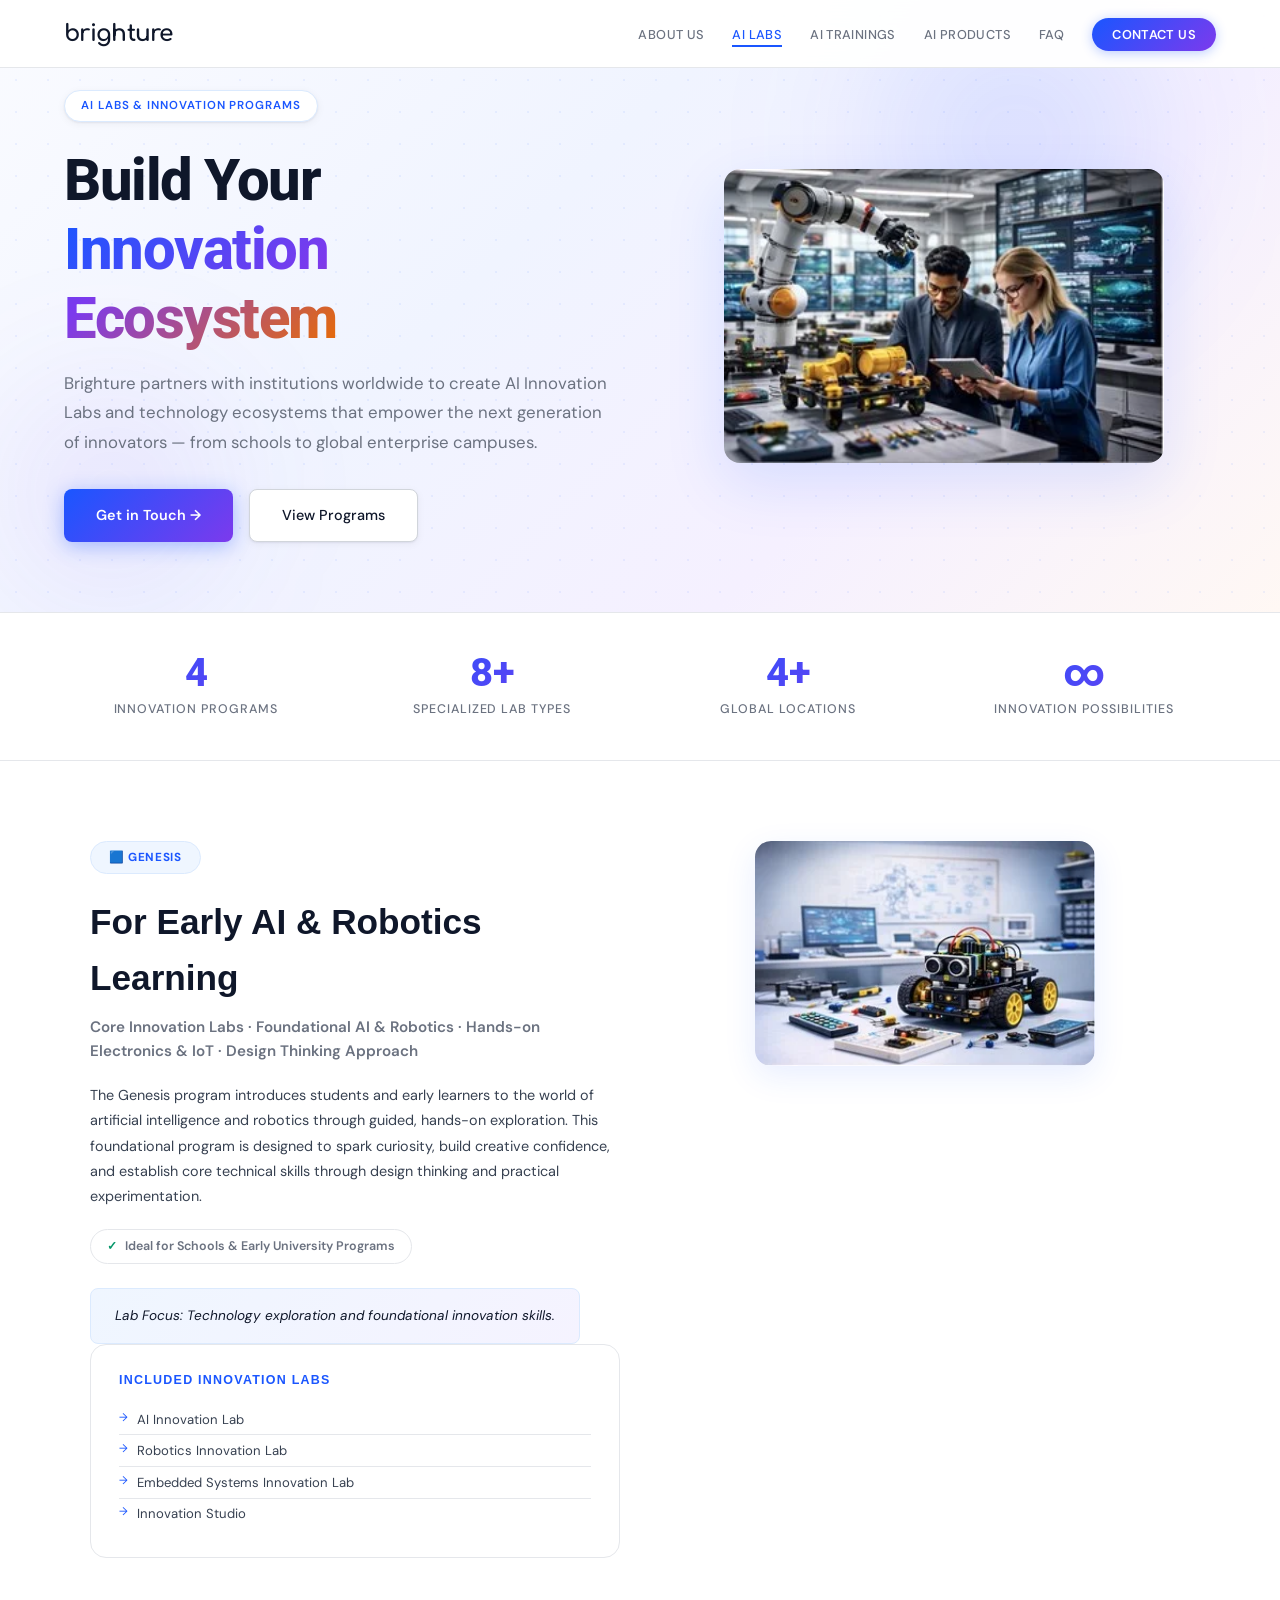
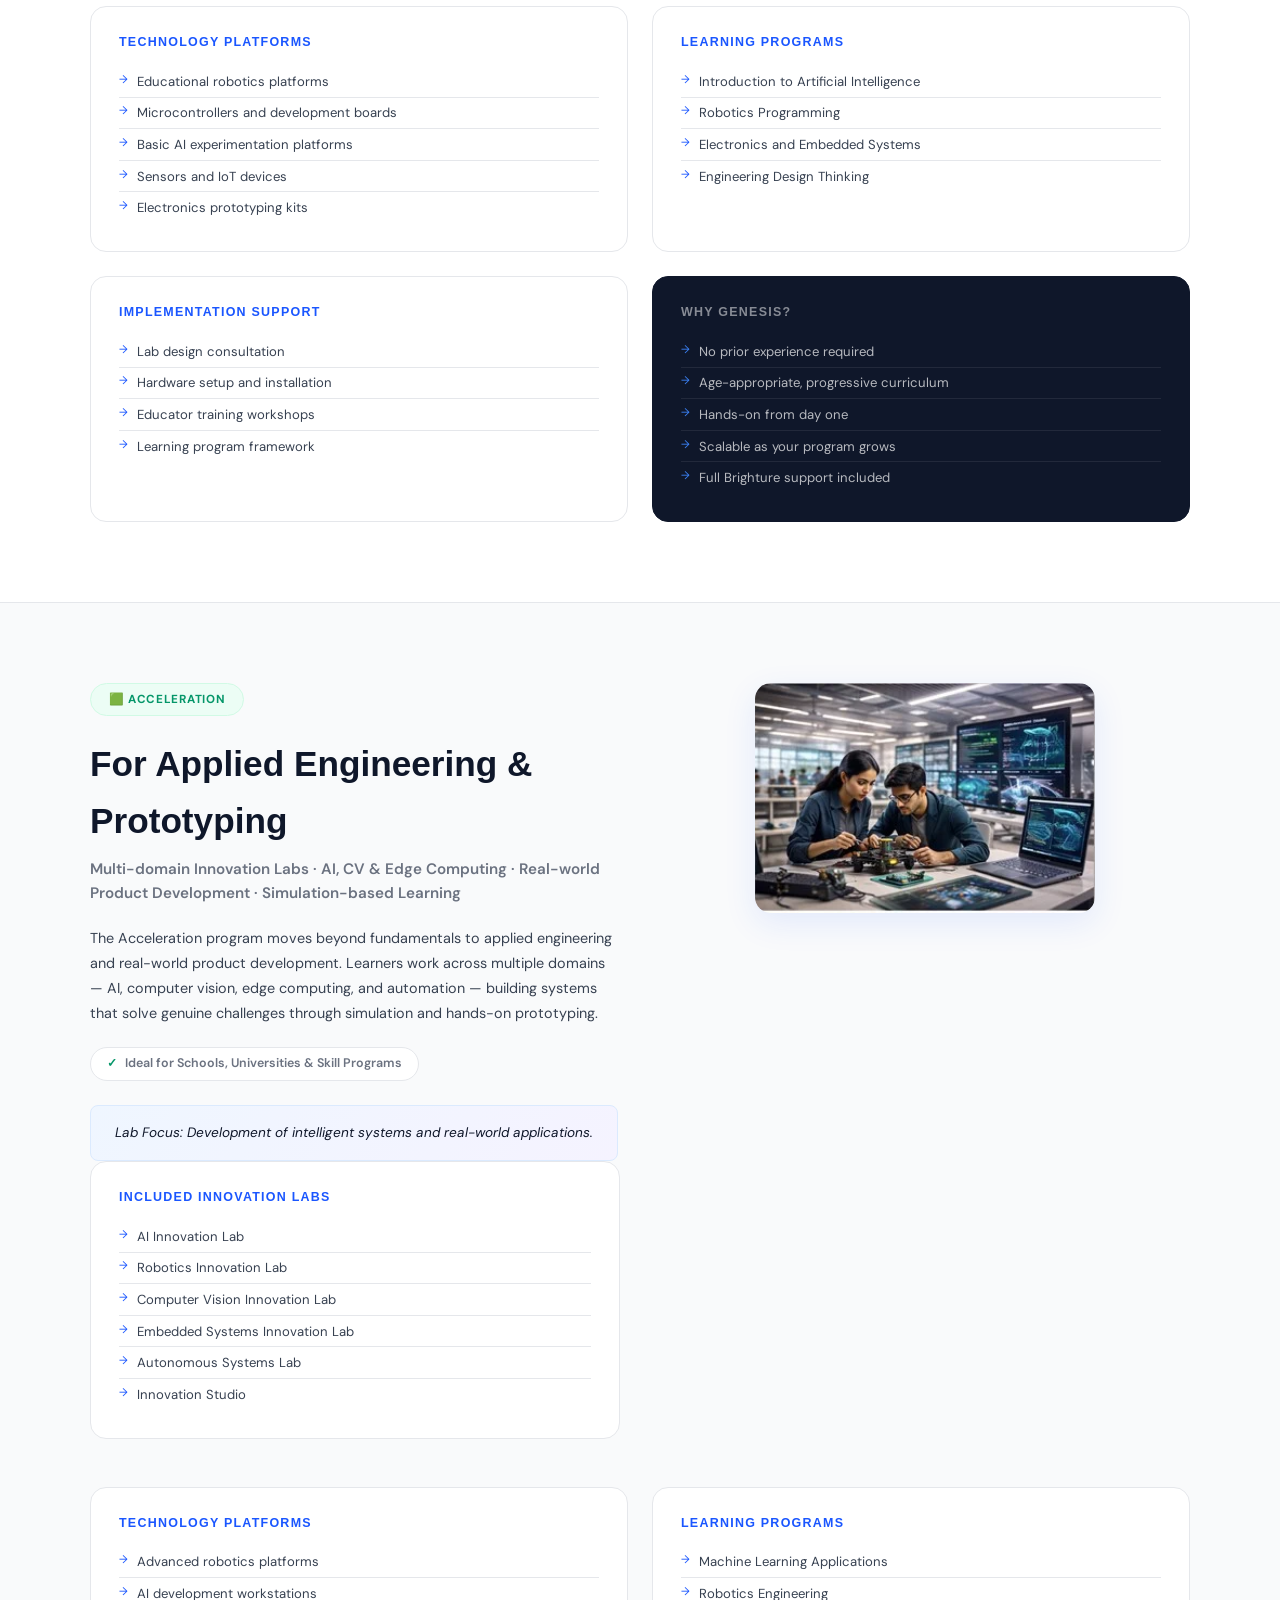
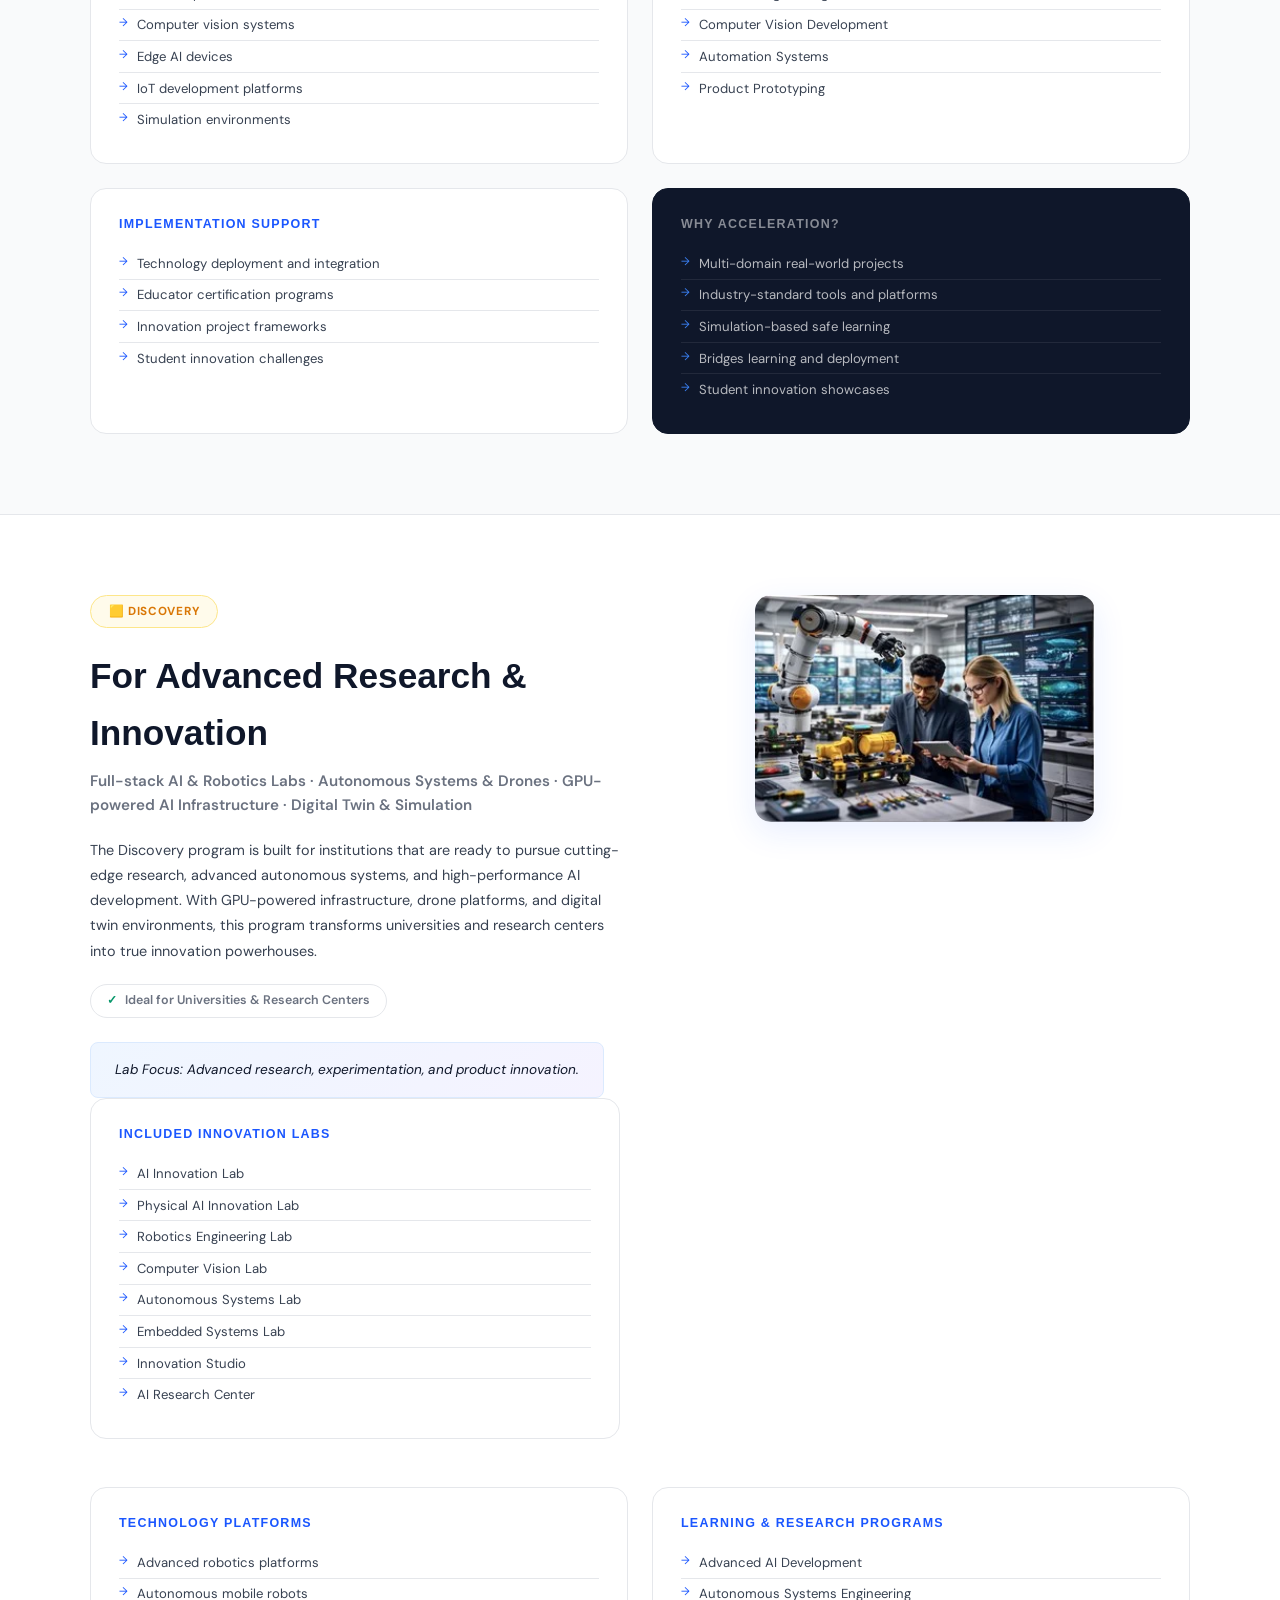
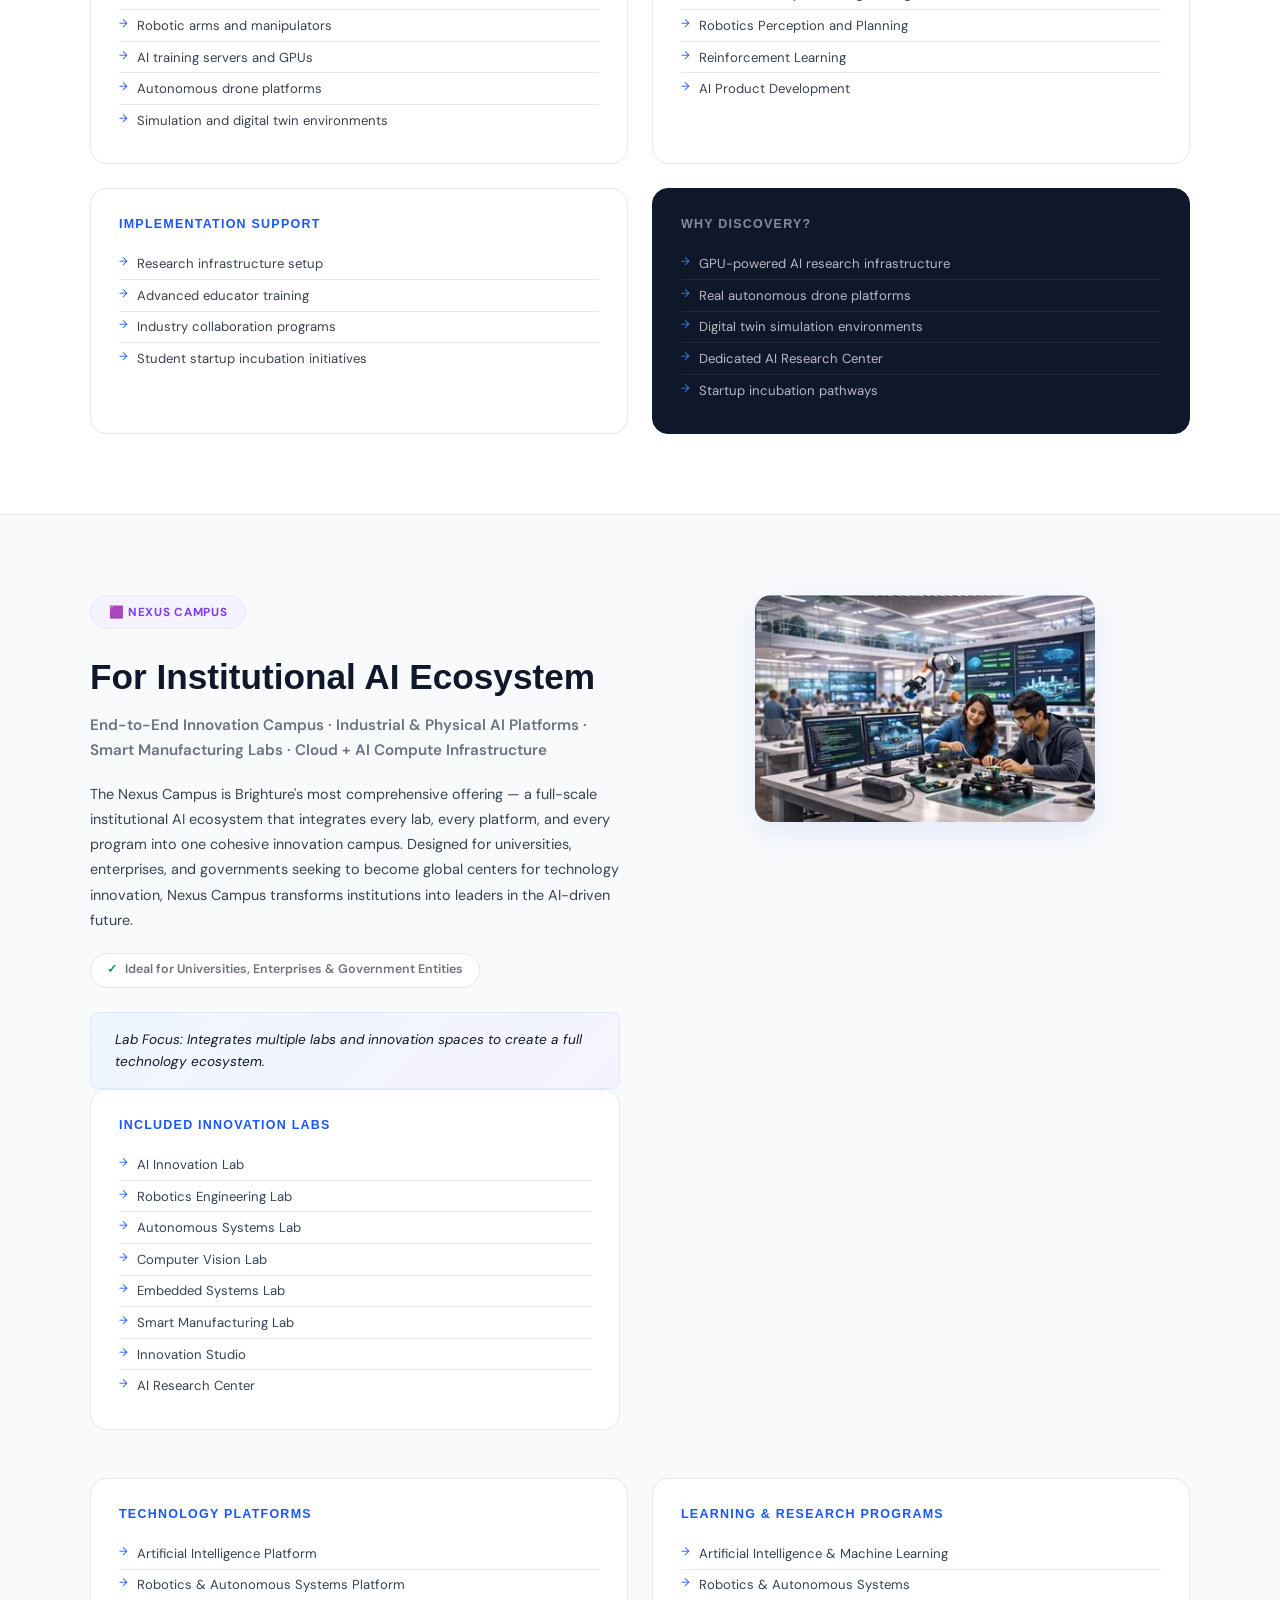
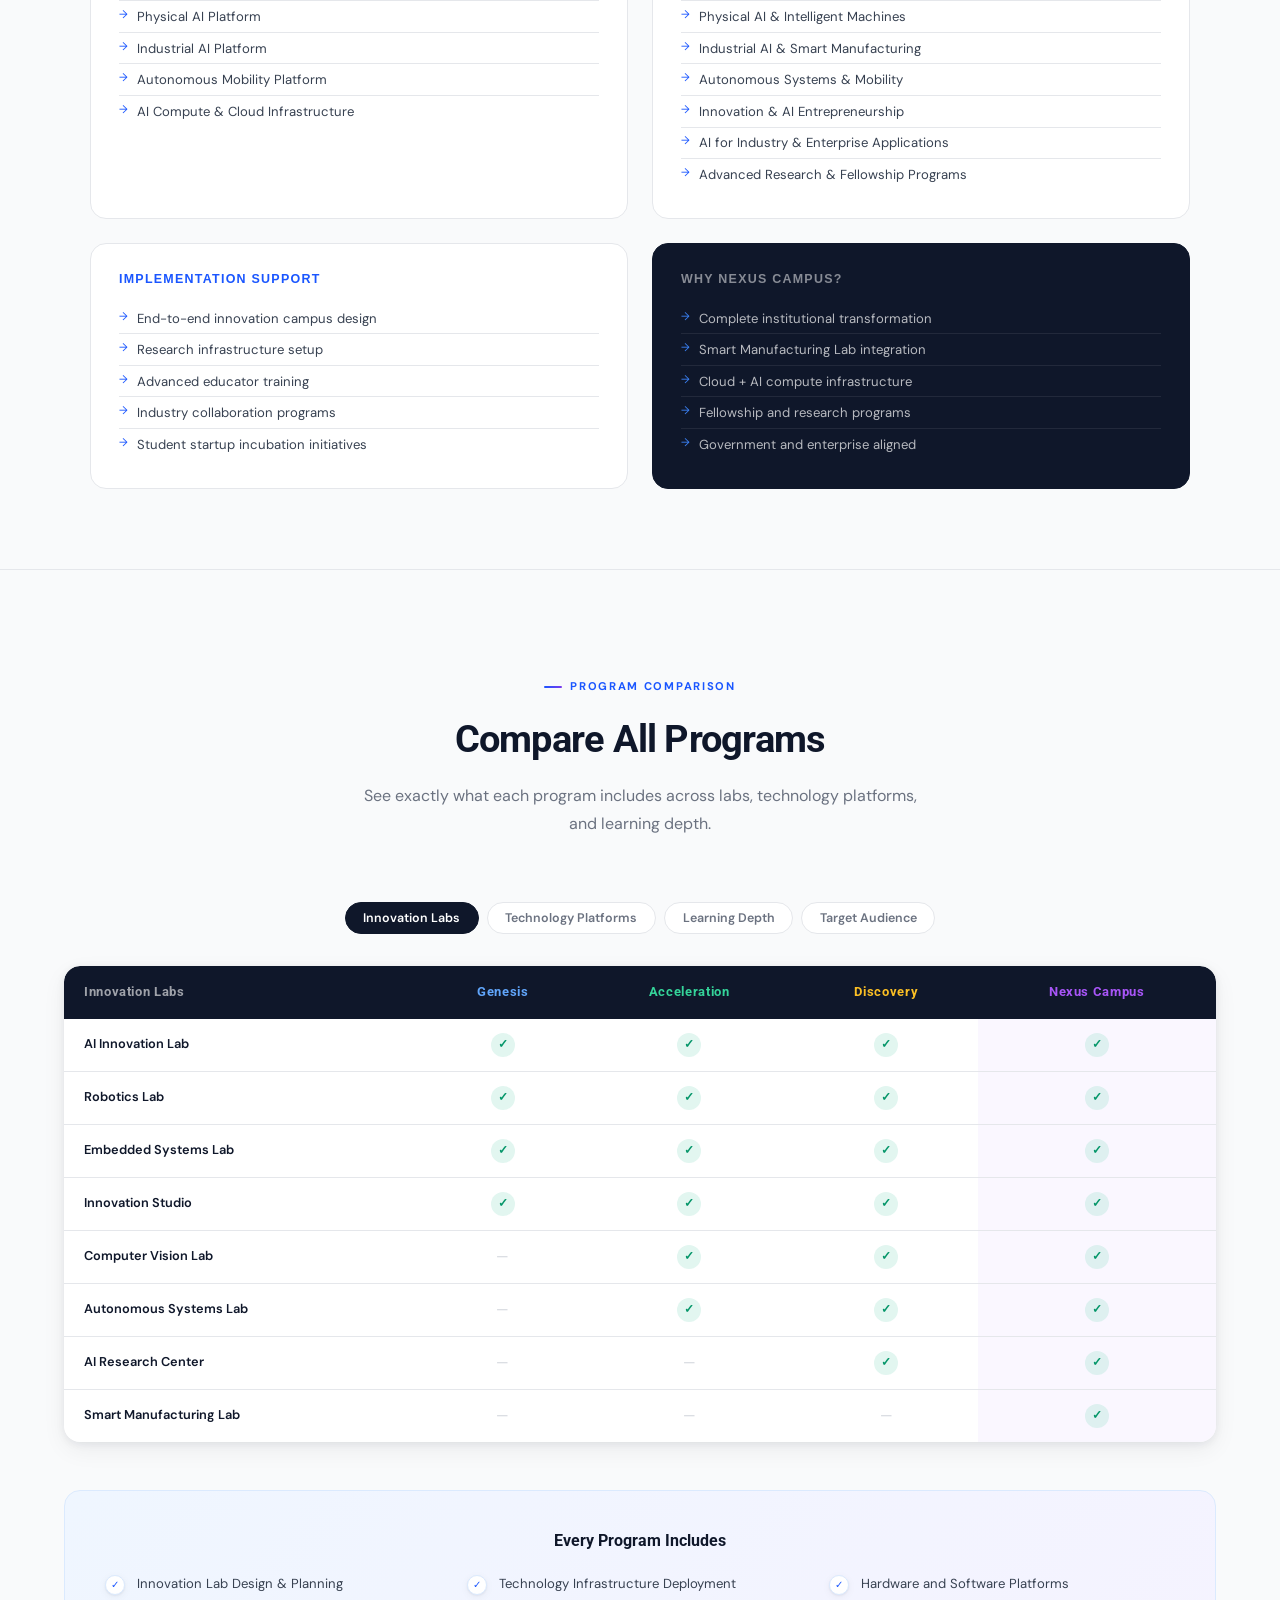
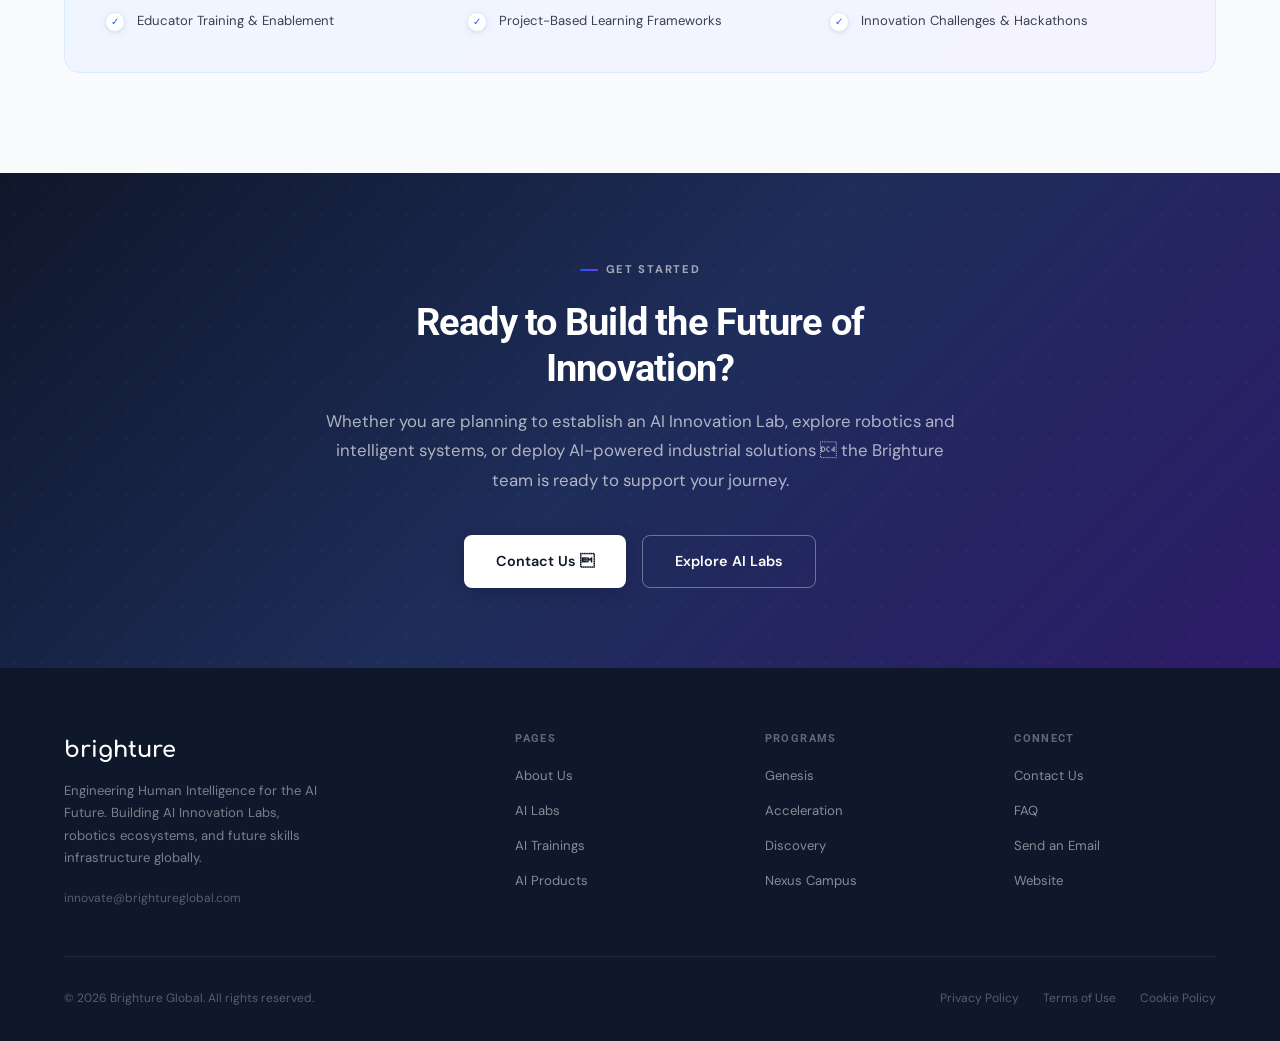
==== commit 9360ad59: "Added more style changes" ====
--- a/ai-labs.html
+++ b/ai-labs.html
@@ -323,10 +323,11 @@
   <main id="main-content">
 
 
-    <!-- PAGE HERO (Split Design) -->
-    <div class="page-hero hero-split" aria-label="AI Labs hero"
-      style="display: flex; align-items: center; justify-content: space-between; gap: 3rem; padding: 80px 5% 60px; background: linear-gradient(135deg, #fafbff 0%, #f0f4ff 40%, #f5f0ff 70%, #fff8f4 100%);">
-      <div class="page-hero-content" style="flex:1; min-width:320px;">
+    <!-- PAGE HERO -->
+    <div class="page-hero hero-split" aria-label="AI Labs hero">
+      <div class="page-hero-blob phb-1" aria-hidden="true"></div>
+      <div class="page-hero-blob phb-2" aria-hidden="true"></div>
+      <div class="page-hero-content">
         <div class="page-hero-badge">AI Labs &amp; Innovation Programs</div>
         <h1>Build Your<br><span class="gradient-text">Innovation Ecosystem</span></h1>
         <p>Brighture partners with institutions worldwide to create AI Innovation Labs and technology ecosystems that
@@ -336,10 +337,8 @@
           <a href="#genesis" class="btn-secondary">View Programs</a>
         </div>
       </div>
-      <div class="page-hero-image"
-        style="flex:1; min-width:320px; display:flex; align-items:center; justify-content:center;">
-        <img src="images/Discovery Lab Focus.webp" alt="Discovery Lab Focus"
-          style="max-width: 440px; width:100%; height:auto; border-radius: 18px; box-shadow: 0 20px 60px rgba(26,86,255,0.13);">
+      <div class="page-hero-image">
+        <img src="images/Discovery Lab Focus.webp" alt="Discovery Lab Focus" class="img-hero">
       </div>
     </div>
 
@@ -392,9 +391,9 @@
               </div>
             </div>
           </div>
-          <div style="flex:1; min-width:260px; display:flex; align-items:center; justify-content:center;">
+          <div class="img-col">
             <img src="images/Genesis.webp" alt="Genesis Program"
-              style="max-width: 340px; width:100%; height:auto; border-radius: 16px; box-shadow: 0 10px 32px rgba(26,86,255,0.10);">
+              class="img-section">
           </div>
         </div>
         <div class="lab-specs-grid">
@@ -472,9 +471,9 @@
               </div>
             </div>
           </div>
-          <div style="flex:1; min-width:260px; display:flex; align-items:center; justify-content:center;">
+          <div class="img-col">
             <img src="images/Acceleration.webp" alt="Acceleration Program"
-              style="max-width: 340px; width:100%; height:auto; border-radius: 16px; box-shadow: 0 10px 32px rgba(26,86,255,0.10);">
+              class="img-section">
           </div>
         </div>
         <div class="lab-specs-grid">
@@ -555,9 +554,9 @@
               </div>
             </div>
           </div>
-          <div style="flex:1; min-width:260px; display:flex; align-items:center; justify-content:center;">
+          <div class="img-col">
             <img src="images/Discovery Lab Focus.webp" alt="Discovery Program"
-              style="max-width: 340px; width:100%; height:auto; border-radius: 16px; box-shadow: 0 10px 32px rgba(26,86,255,0.10);">
+              class="img-section">
           </div>
         </div>
         <div class="lab-specs-grid">
@@ -640,9 +639,9 @@
               </div>
             </div>
           </div>
-          <div style="flex:1; min-width:260px; display:flex; align-items:center; justify-content:center;">
+          <div class="img-col">
             <img src="images/Nexus Campus.webp" alt="Nexus Campus Program"
-              style="max-width: 340px; width:100%; height:auto; border-radius: 16px; box-shadow: 0 10px 32px rgba(26,86,255,0.10);">
+              class="img-section">
           </div>
         </div>
         <div class="lab-specs-grid">
--- a/shared.css
+++ b/shared.css
@@ -379,6 +379,8 @@
   min-height: 42vh;
   display: flex;
   align-items: center;
+  flex-wrap: wrap;
+  gap: 3rem;
   padding: 120px 5% 80px;
   position: relative;
   overflow: hidden;
@@ -390,6 +392,11 @@
     #fff8f4 100%
   );
 }
+.hero-split {
+  justify-content: space-between;
+  gap: 4rem;
+  padding: 90px 5% 70px;
+}
 .page-hero::before {
   content: "";
   position: absolute;
@@ -428,6 +435,8 @@
 .page-hero-content {
   position: relative;
   z-index: 2;
+  flex: 1;
+  min-width: 300px;
 }
 .page-hero-badge {
   display: inline-flex;
@@ -453,6 +462,45 @@
   color: var(--muted);
   line-height: 1.75;
   max-width: 600px;
+}
+
+/* ── PAGE HERO IMAGE COLUMN ── */
+.page-hero-image {
+  flex: 1;
+  min-width: 320px;
+  display: flex;
+  align-items: center;
+  justify-content: center;
+  position: relative;
+  z-index: 2;
+}
+
+/* ── STANDARD IMAGE SCALE ── */
+/* Hero images — large, prominent */
+.img-hero {
+  max-width: 440px;
+  width: 100%;
+  height: auto;
+  border-radius: 16px;
+  box-shadow: 0 20px 60px rgba(26, 86, 255, 0.13);
+}
+
+/* Section detail images — medium */
+.img-section {
+  max-width: 340px;
+  width: 100%;
+  height: auto;
+  border-radius: 16px;
+  box-shadow: 0 10px 32px rgba(26, 86, 255, 0.10);
+}
+
+/* Section image column container */
+.img-col {
+  flex: 1;
+  min-width: 260px;
+  display: flex;
+  align-items: center;
+  justify-content: center;
 }
 
 /* ── STATS STRIP ── */
@@ -1248,12 +1296,34 @@
     grid-template-columns: 1fr 1fr;
   }
 }
+@media (max-width: 960px) {
+  .img-col {
+    min-width: unset;
+    width: 100%;
+  }
+}
 @media (max-width: 768px) {
   section {
     padding: 70px 5%;
   }
   .page-hero {
     padding: 110px 5% 60px;
+    gap: 2rem;
+  }
+  .hero-split {
+    padding: 100px 5% 60px;
+    gap: 2rem;
+  }
+  .page-hero-image {
+    min-width: unset;
+    width: 100%;
+    justify-content: flex-start;
+  }
+  .img-hero {
+    max-width: 100%;
+  }
+  .img-section {
+    max-width: 100%;
   }
 }
 @media (max-width: 640px) {
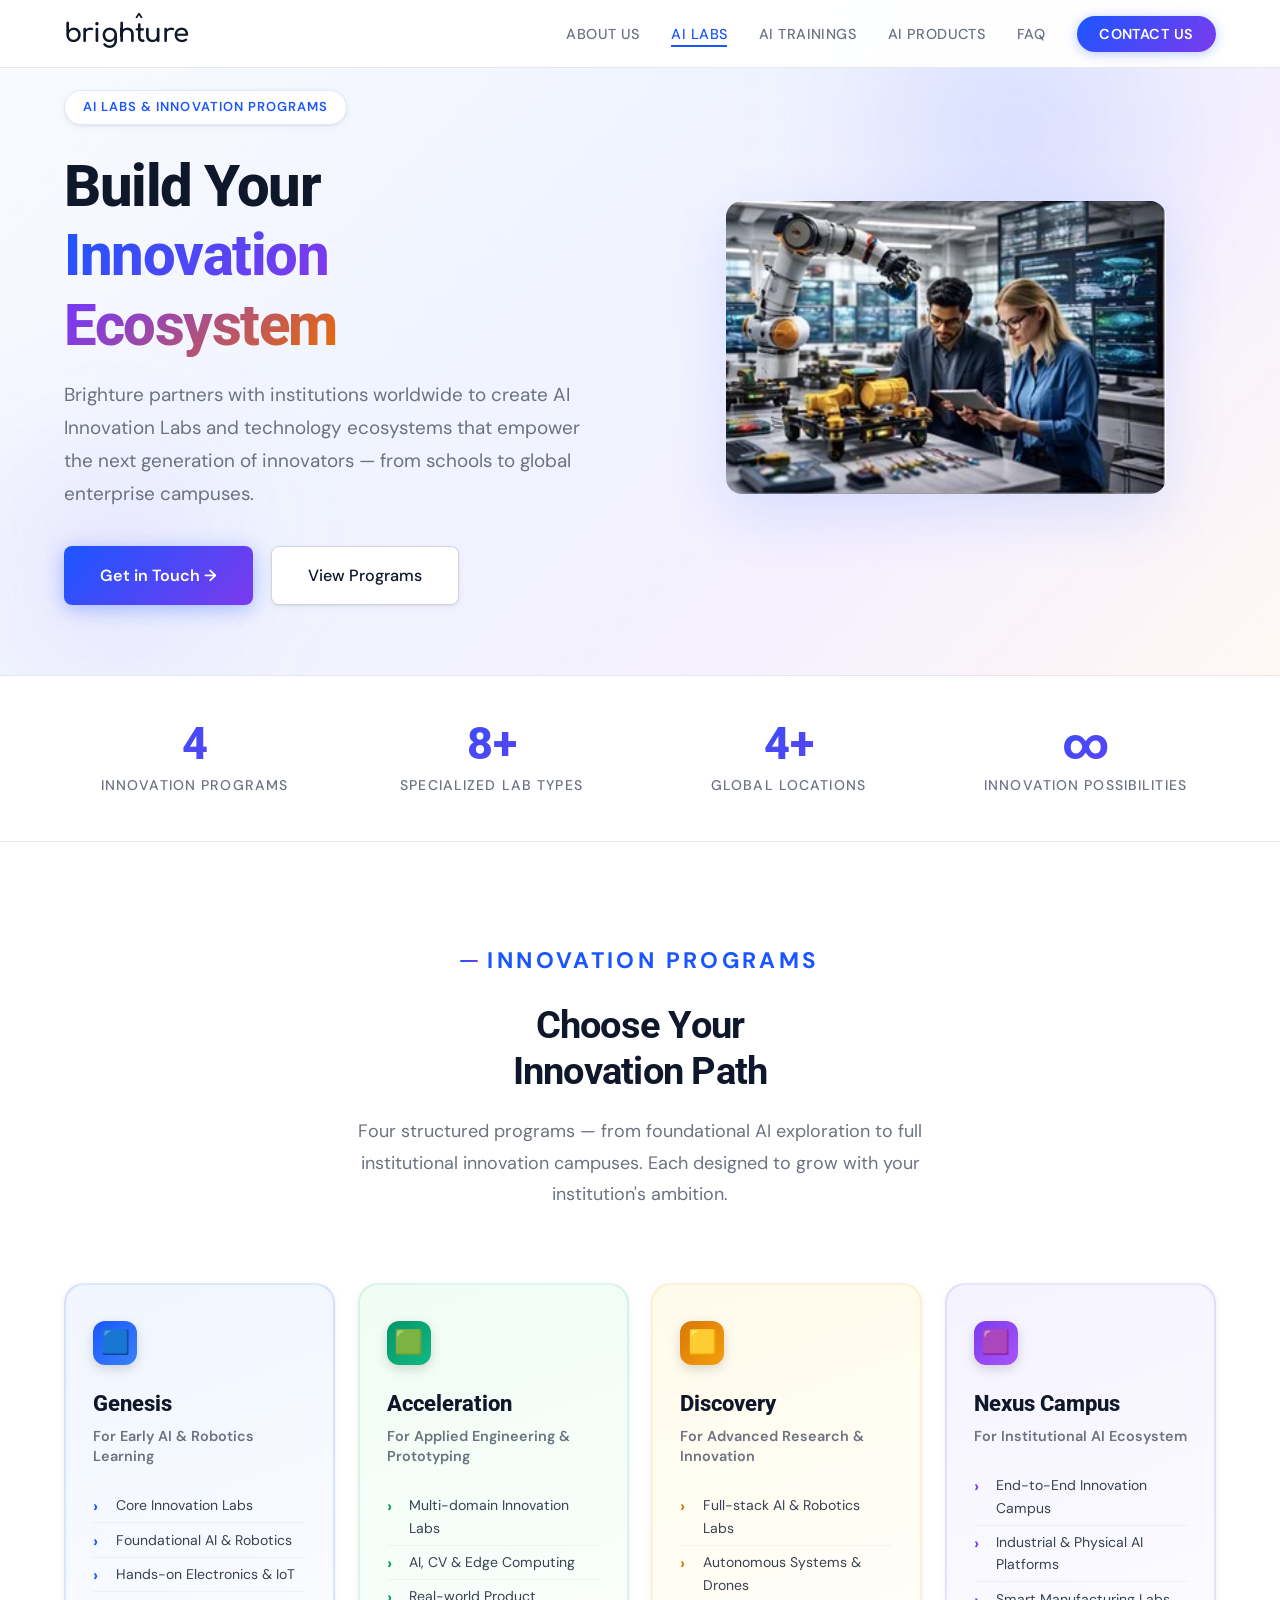
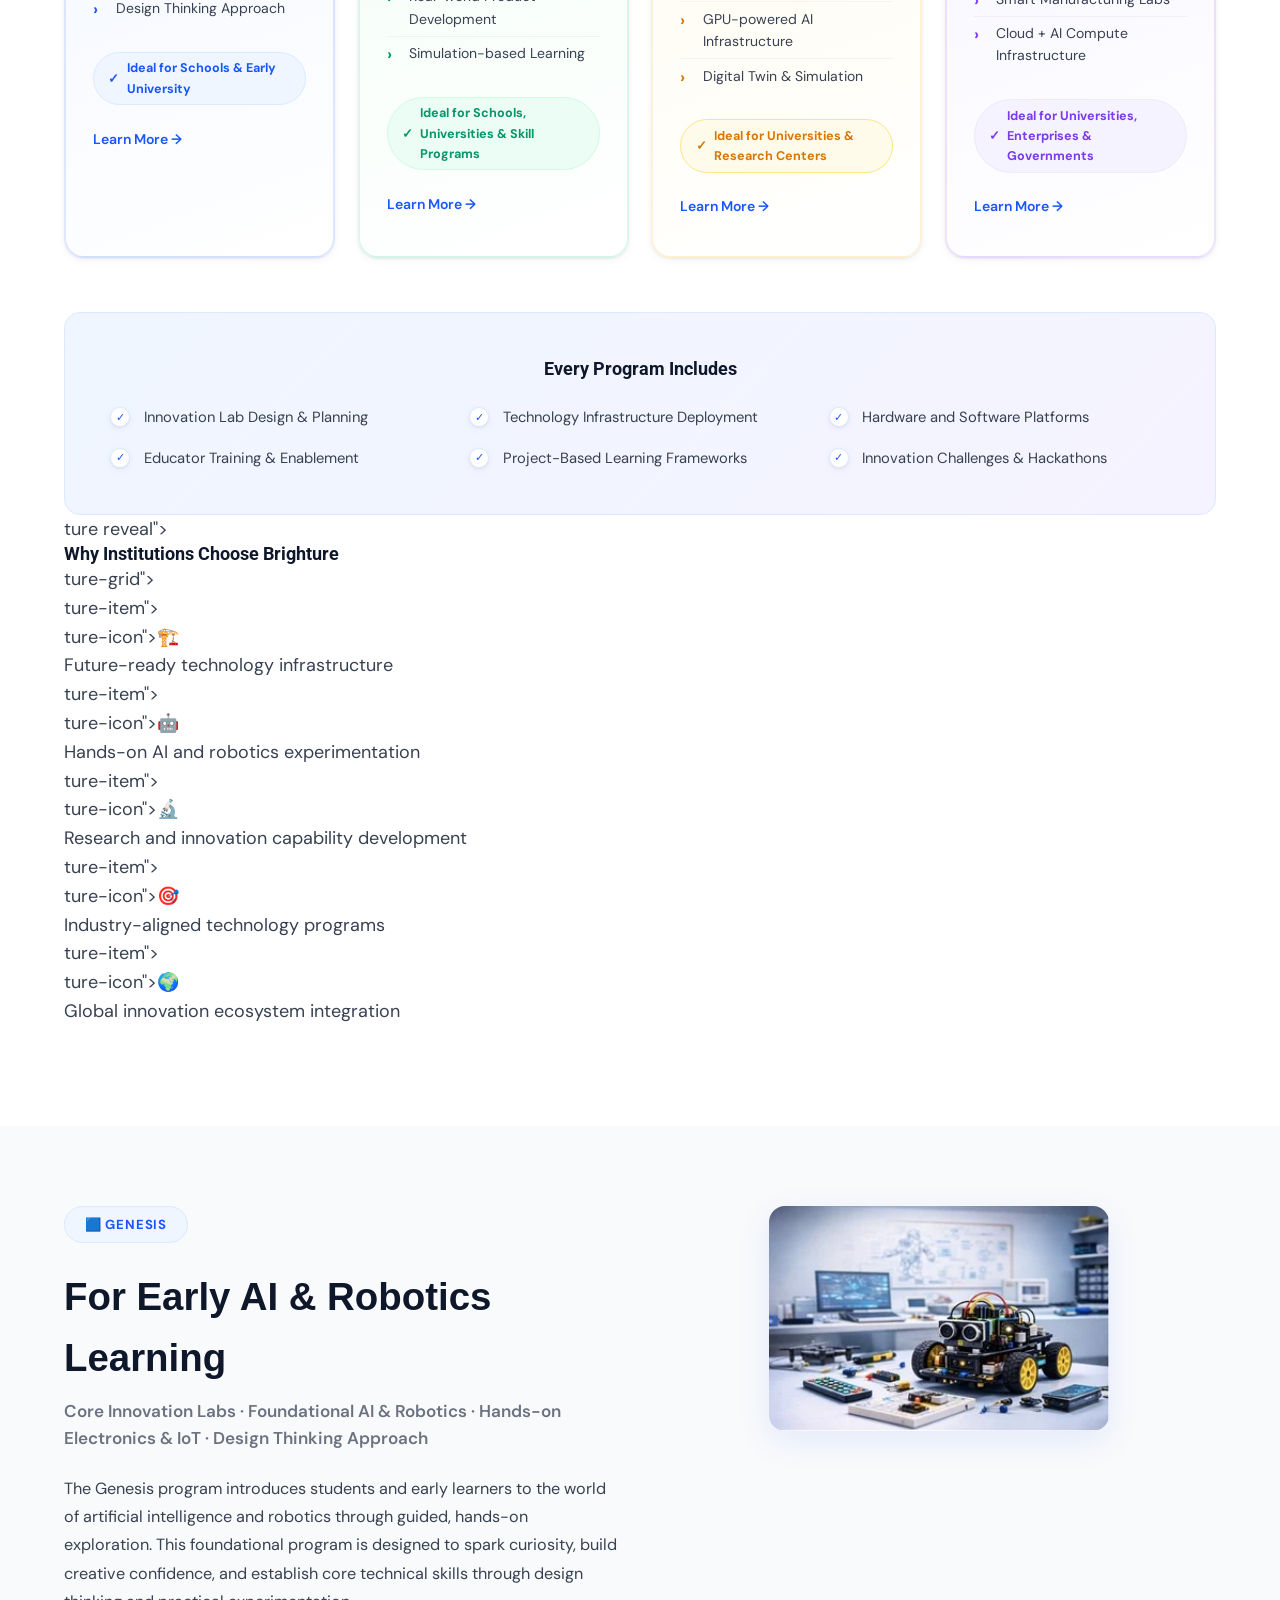
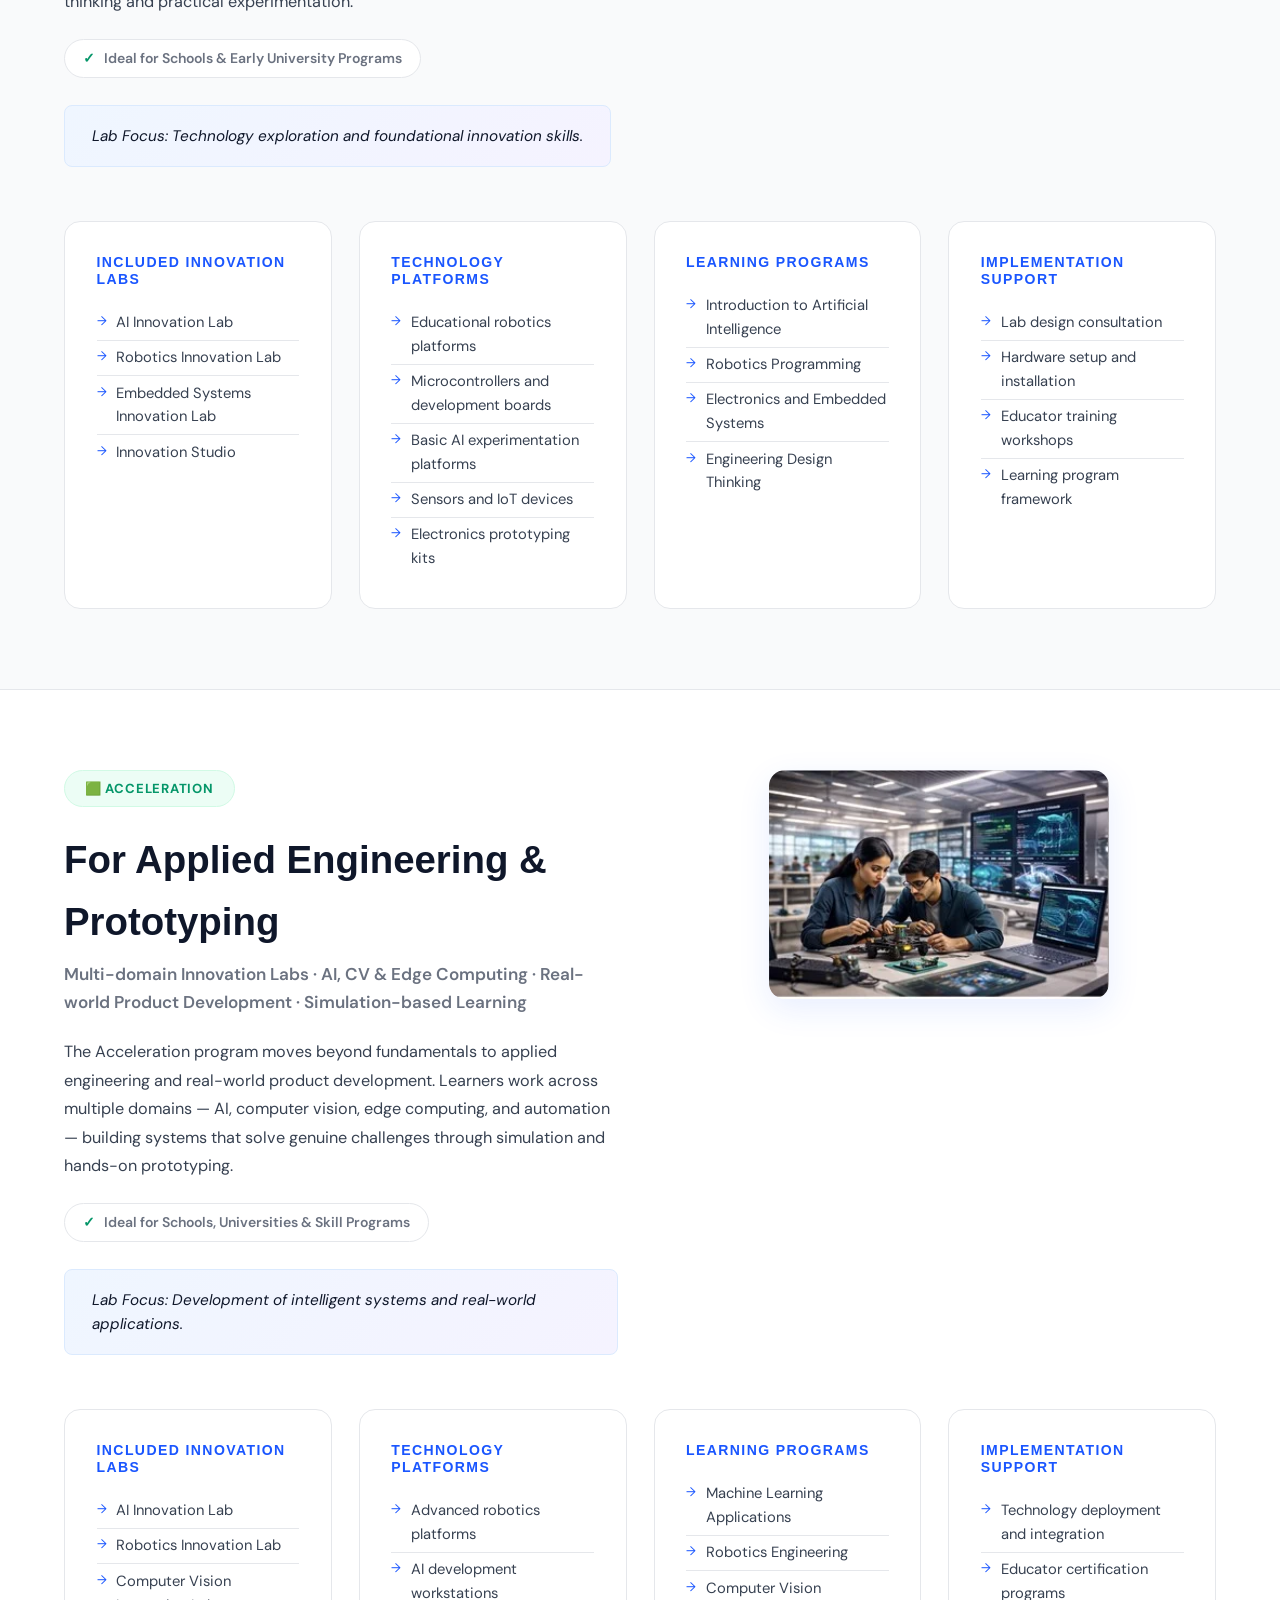
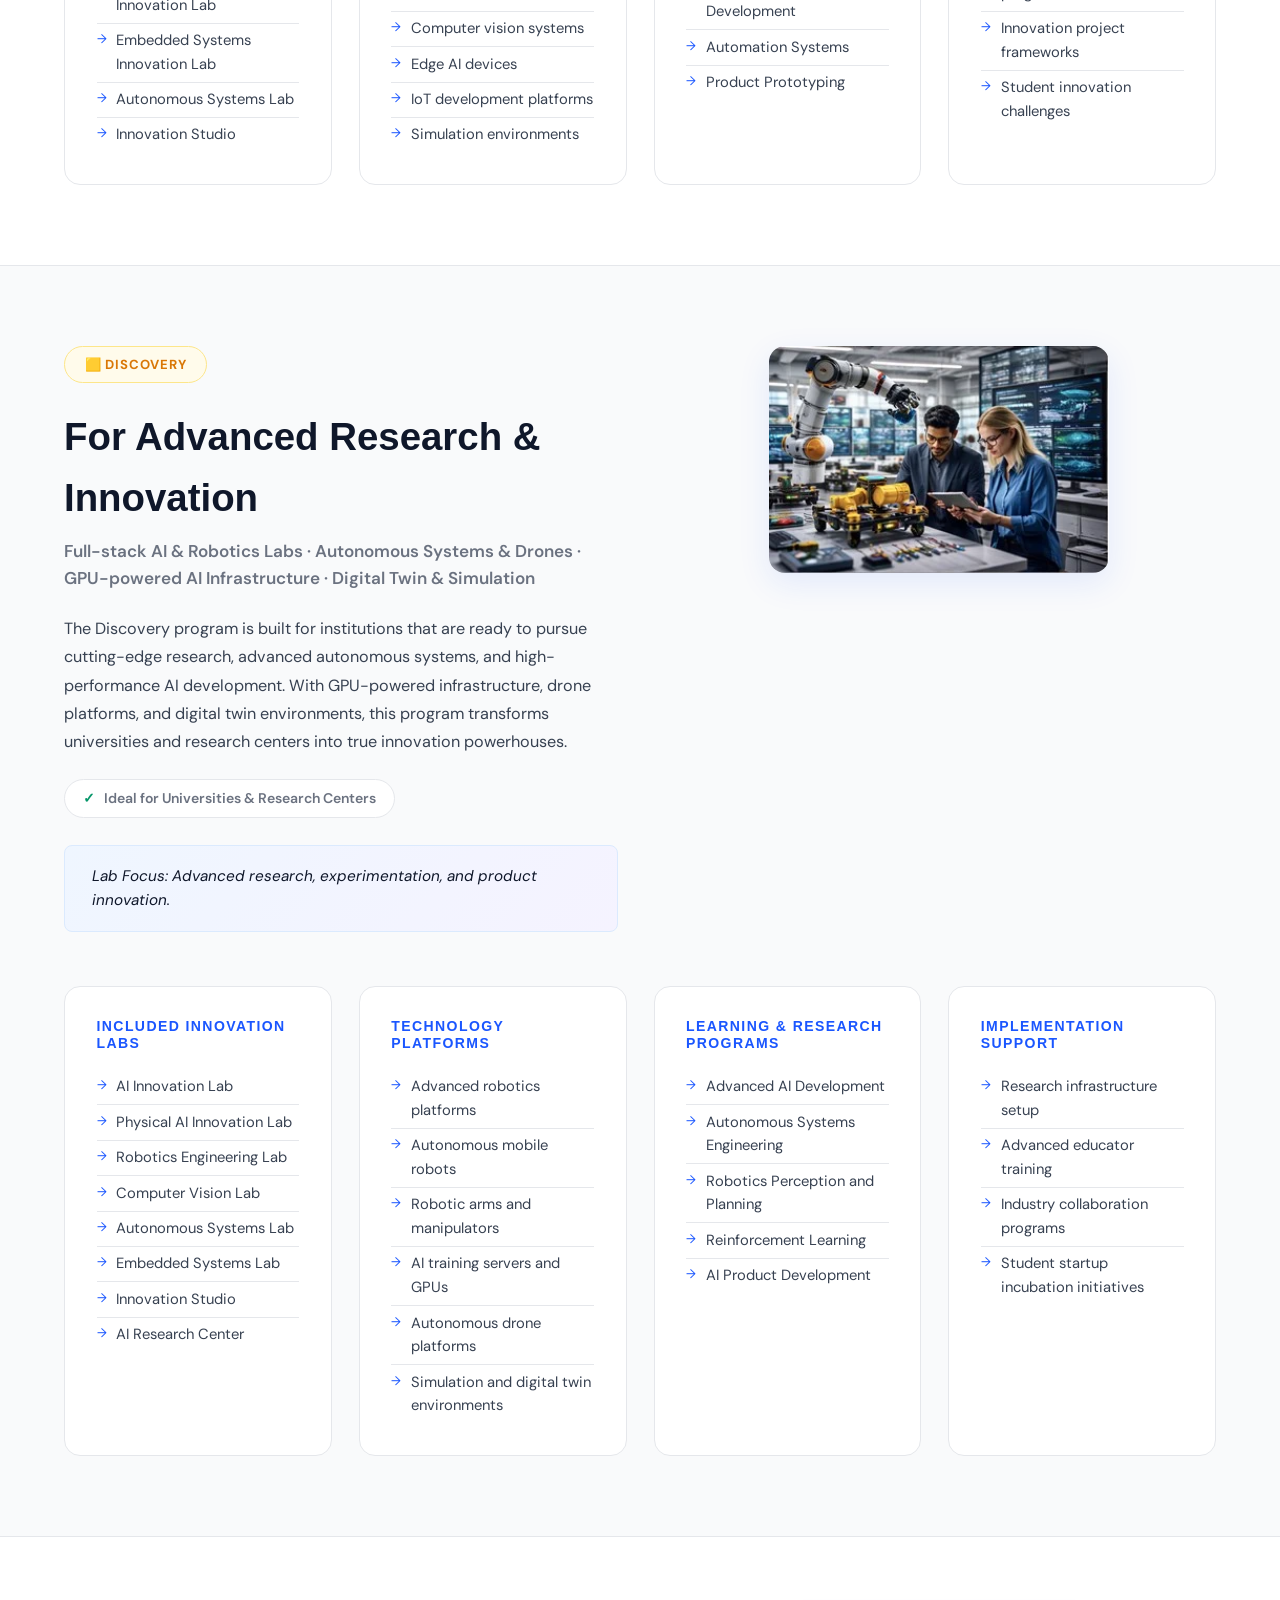
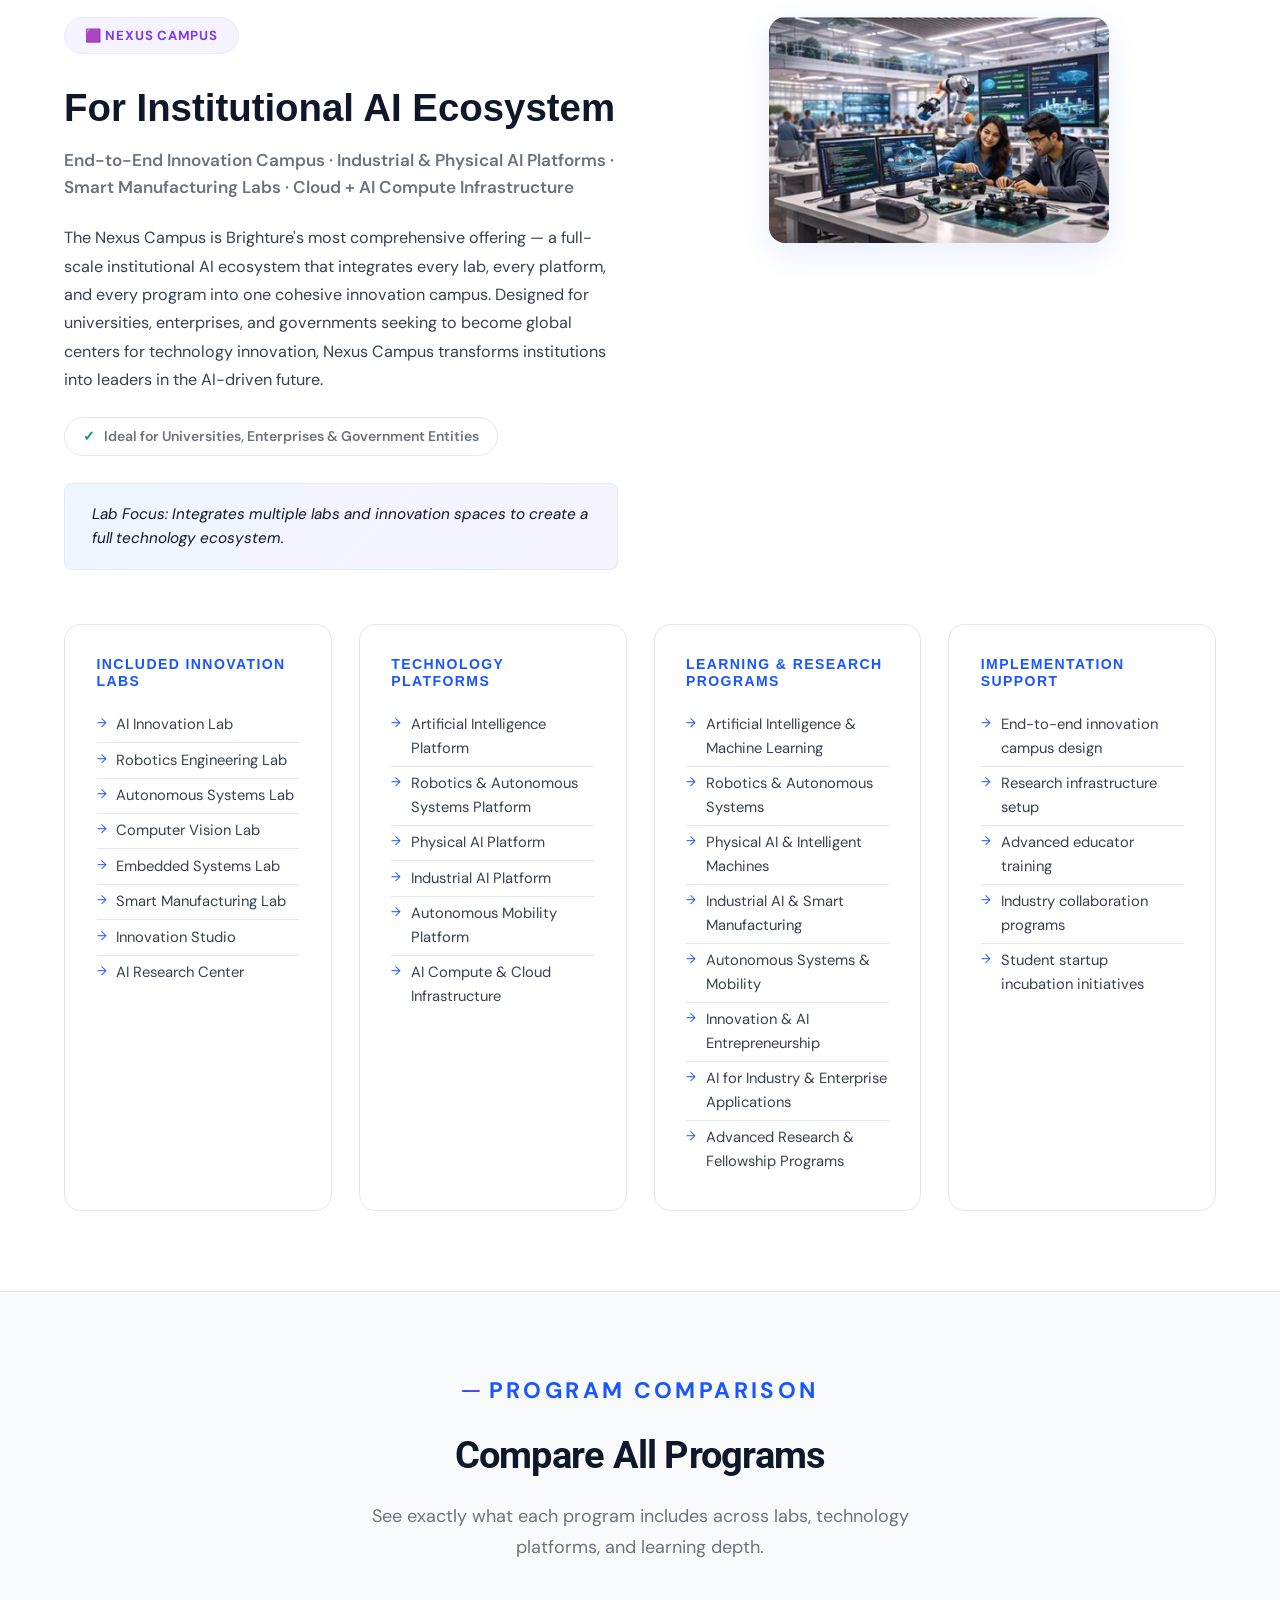
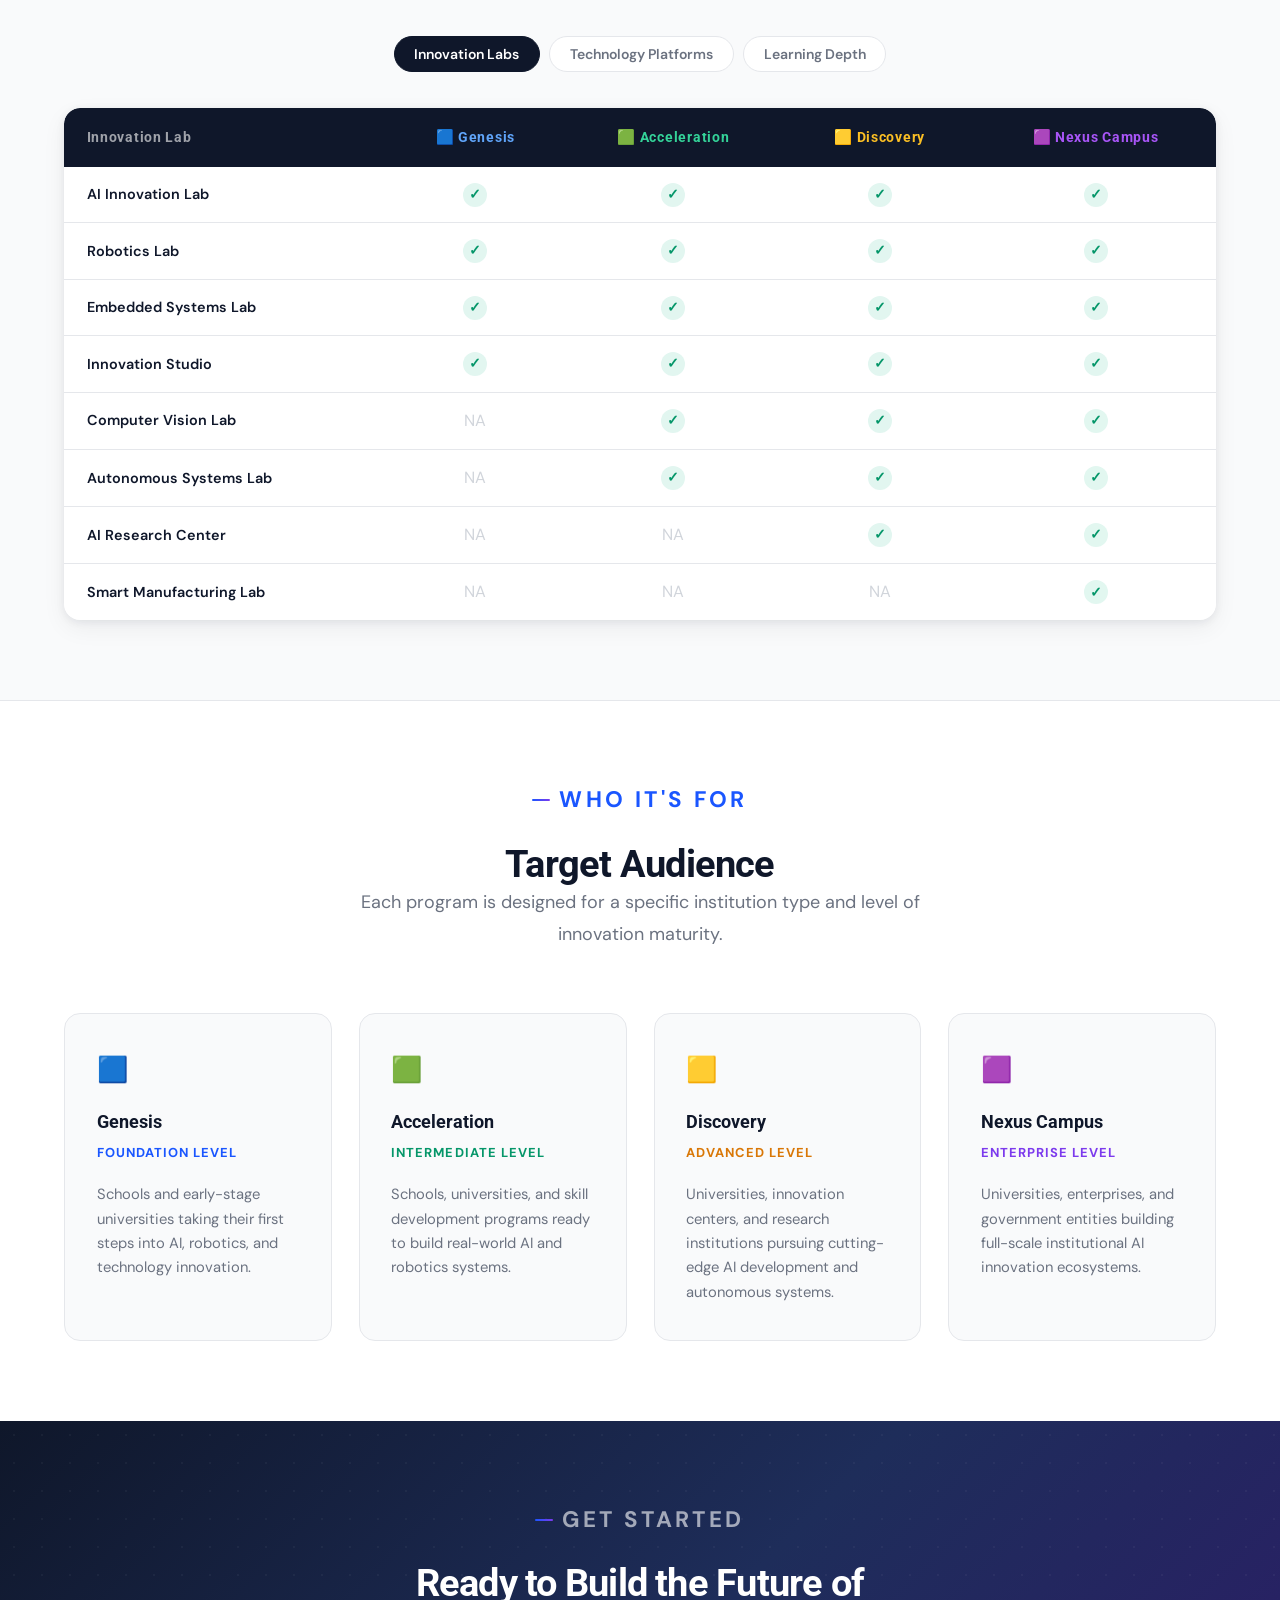
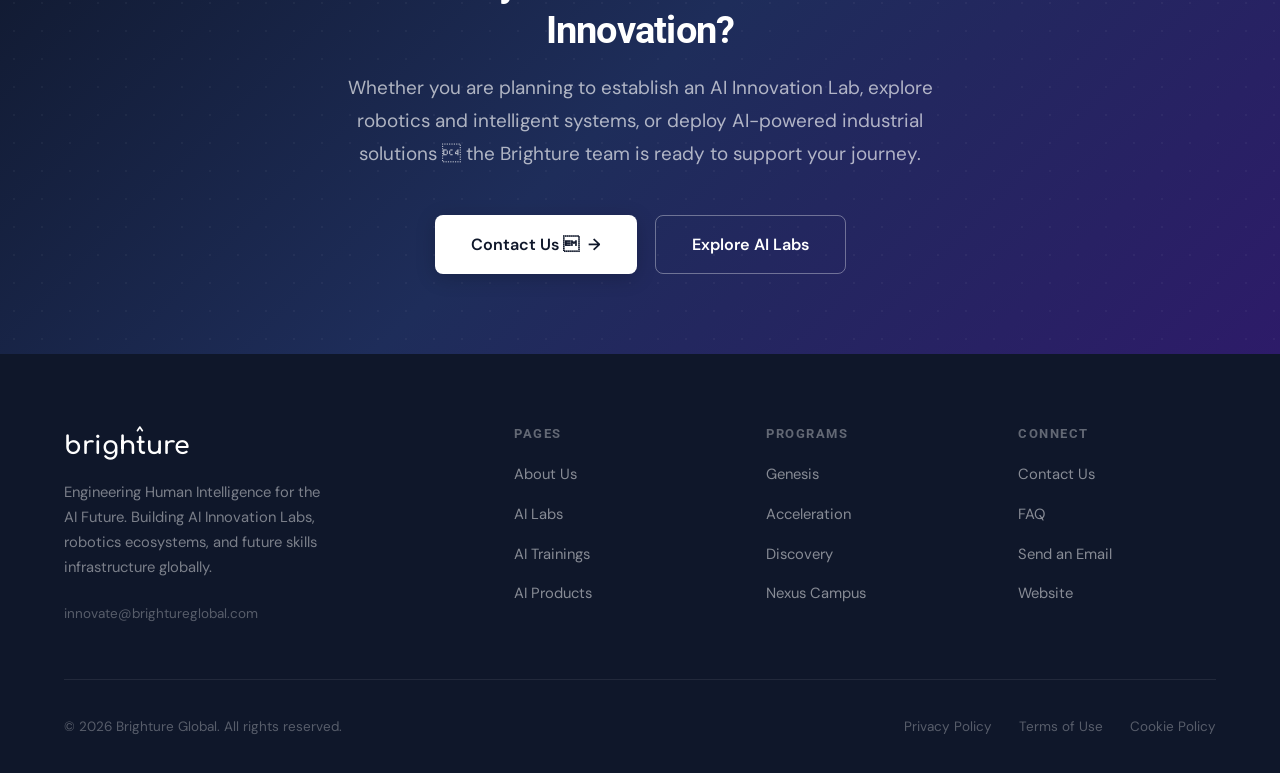
==== commit 088fde47: "Made some more UI changes after the review" ====
--- a/ai-labs.html
+++ b/ai-labs.html
@@ -15,6 +15,7 @@
     content="Four structured programs from foundational AI exploration to full institutional innovation campuses.">
   <meta name="robots" content="index, follow">
   <meta name="theme-color" content="#1a56ff">
+  <link rel="icon" type="image/svg+xml" href="images/favIcon.svg">
   <link rel="canonical" href="https://www.brightureglobal.com/ai-labs.html">
   <link rel="preconnect" href="https://fonts.googleapis.com">
   <link rel="preconnect" href="https://fonts.gstatic.com" crossorigin>
@@ -38,7 +39,6 @@
     }
 
     .lab-detail-inner {
-      max-width: 1100px;
       margin: 0 auto;
     }
 
@@ -130,7 +130,7 @@
 
     .lab-specs-grid {
       display: grid;
-      grid-template-columns: repeat(2, 1fr);
+      grid-template-columns: repeat(4, 1fr);
       gap: 1.5rem;
     }
 
@@ -207,8 +207,86 @@
 
     /* ── COMPARISON ── */
     #comparison {
-      padding: 100px 5%;
+      padding: 80px 5%;
       background: var(--bg-alt);
+    }
+
+    /* ── TARGET AUDIENCE SECTION ── */
+    #target-audience {
+      padding: 80px 5%;
+      background: white;
+      border-top: 1px solid var(--border);
+    }
+
+    .audience-header {
+      text-align: center;
+      max-width: 680px;
+      margin: 0 auto 3.5rem;
+    }
+
+    .audience-header .section-label {
+      justify-content: center;
+    }
+
+    .audience-grid {
+      display: grid;
+      grid-template-columns: repeat(4, 1fr);
+      gap: 1.5rem;
+      max-width: 1280px;
+      margin: 0 auto;
+    }
+
+    .audience-card {
+      border-radius: var(--radius);
+      padding: 2rem 1.75rem;
+      border: 1px solid var(--border);
+      background: var(--bg-alt);
+      transition: all 0.3s;
+    }
+
+    .audience-card:hover {
+      transform: translateY(-4px);
+      box-shadow: var(--shadow-lg);
+      background: white;
+    }
+
+    .audience-accent {
+      font-size: 1.4rem;
+      margin-bottom: 1rem;
+    }
+
+    .audience-program {
+      font-family: 'Roboto', sans-serif;
+      font-size: 1rem;
+      font-weight: 700;
+      color: var(--ink);
+      margin-bottom: 0.35rem;
+    }
+
+    .audience-label {
+      font-size: 0.72rem;
+      font-weight: 700;
+      letter-spacing: 0.08em;
+      text-transform: uppercase;
+      margin-bottom: 1rem;
+    }
+
+    .audience-desc {
+      font-size: 0.82rem;
+      color: var(--muted);
+      line-height: 1.65;
+    }
+
+    @media (max-width: 960px) {
+      .audience-grid {
+        grid-template-columns: repeat(2, 1fr);
+      }
+    }
+
+    @media (max-width: 640px) {
+      .audience-grid {
+        grid-template-columns: 1fr;
+      }
     }
 
     .comparison-intro {
@@ -279,7 +357,7 @@
       }
 
       .lab-specs-grid {
-        grid-template-columns: 1fr;
+        grid-template-columns: repeat(2, 1fr);
       }
 
       .impact-inner {
@@ -287,6 +365,12 @@
         gap: 3rem;
       }
     }
+
+    @media (max-width: 640px) {
+      .lab-specs-grid {
+        grid-template-columns: 1fr;
+      }
+    }
   </style>
 </head>
 
@@ -297,7 +381,7 @@
 
   <!-- NAV -->
   <nav id="navbar" role="navigation" aria-label="Main navigation">
-    <a href="index.html" class="nav-logo">brighture</a>
+    <a href="index.html" class="nav-logo">brigh<span class="logo-t">t</span>ure</a>
     <ul class="nav-links">
       <li><a href="index.html">About Us</a></li>
       <li><a href="ai-labs.html" class="active" aria-current="page">AI Labs</a></li>
@@ -362,6 +446,125 @@
       </div>
     </div>
 
+    <!-- INNOVATION PROGRAMS -->
+    <section id="packages" aria-labelledby="packages-title">
+      <div class="packages-header reveal">
+        <div class="section-label">Innovation Programs</div>
+        <h2 class="section-title" id="packages-title">Choose Your<br>Innovation Path</h2>
+        <p class="section-desc" style="margin:0 auto;text-align:center;">Four structured programs — from foundational AI
+          exploration to full institutional innovation campuses. Each designed to grow with your institution's ambition.
+        </p>
+      </div>
+      <div class="program-cards">
+        <div class="prog-card pc-genesis reveal">
+          <div class="prog-accent" aria-hidden="true">🟦</div>
+          <div class="prog-name">Genesis</div>
+          <div class="prog-subtitle">For Early AI &amp; Robotics Learning</div>
+          <ul class="prog-features">
+            <li>Core Innovation Labs</li>
+            <li>Foundational AI &amp; Robotics</li>
+            <li>Hands-on Electronics &amp; IoT</li>
+            <li>Design Thinking Approach</li>
+          </ul>
+          <div class="prog-tag">Ideal for Schools &amp; Early University</div>
+          <a href="#genesis" class="prog-learn-more">Learn More →</a>
+        </div>
+        <div class="prog-card pc-accel reveal reveal-delay-1">
+          <div class="prog-accent" aria-hidden="true">🟩</div>
+          <div class="prog-name">Acceleration</div>
+          <div class="prog-subtitle">For Applied Engineering &amp; Prototyping</div>
+          <ul class="prog-features">
+            <li>Multi-domain Innovation Labs</li>
+            <li>AI, CV &amp; Edge Computing</li>
+            <li>Real-world Product Development</li>
+            <li>Simulation-based Learning</li>
+          </ul>
+          <div class="prog-tag">Ideal for Schools, Universities &amp; Skill Programs</div>
+          <a href="#acceleration" class="prog-learn-more">Learn More →</a>
+        </div>
+        <div class="prog-card pc-discovery reveal reveal-delay-2">
+          <div class="prog-accent" aria-hidden="true">🟨</div>
+          <div class="prog-name">Discovery</div>
+          <div class="prog-subtitle">For Advanced Research &amp; Innovation</div>
+          <ul class="prog-features">
+            <li>Full-stack AI &amp; Robotics Labs</li>
+            <li>Autonomous Systems &amp; Drones</li>
+            <li>GPU-powered AI Infrastructure</li>
+            <li>Digital Twin &amp; Simulation</li>
+          </ul>
+          <div class="prog-tag">Ideal for Universities &amp; Research Centers</div>
+          <a href="#discovery" class="prog-learn-more">Learn More →</a>
+        </div>
+        <div class="prog-card pc-nexus reveal reveal-delay-3">
+          <div class="prog-accent" aria-hidden="true">🟪</div>
+          <div class="prog-name">Nexus Campus</div>
+          <div class="prog-subtitle">For Institutional AI Ecosystem</div>
+          <ul class="prog-features">
+            <li>End-to-End Innovation Campus</li>
+            <li>Industrial &amp; Physical AI Platforms</li>
+            <li>Smart Manufacturing Labs</li>
+            <li>Cloud + AI Compute Infrastructure</li>
+          </ul>
+          <div class="prog-tag">Ideal for Universities, Enterprises &amp; Governments</div>
+          <a href="#nexus" class="prog-learn-more">Learn More →</a>
+        </div>
+      </div>
+      <div class="every-pkg reveal">
+        <h4>Every Program Includes</h4>
+        <div class="every-grid">
+          <div class="every-item">
+            <div class="every-check" aria-hidden="true">✓</div>
+            <div class="every-text">Innovation Lab Design &amp; Planning</div>
+          </div>
+          <div class="every-item">
+            <div class="every-check" aria-hidden="true">✓</div>
+            <div class="every-text">Technology Infrastructure Deployment</div>
+          </div>
+          <div class="every-item">
+            <div class="every-check" aria-hidden="true">✓</div>
+            <div class="every-text">Hardware and Software Platforms</div>
+          </div>
+          <div class="every-item">
+            <div class="every-check" aria-hidden="true">✓</div>
+            <div class="every-text">Educator Training &amp; Enablement</div>
+          </div>
+          <div class="every-item">
+            <div class="every-check" aria-hidden="true">✓</div>
+            <div class="every-text">Project-Based Learning Frameworks</div>
+          </div>
+          <div class="every-item">
+            <div class="every-check" aria-hidden="true">✓</div>
+            <div class="every-text">Innovation Challenges &amp; Hackathons</div>
+          </div>
+        </div>
+      </div>
+      <div class="why-brigh<span class="logo-t">t</span>ure reveal">
+        <h4>Why Institutions Choose Brighture</h4>
+        <div class="why-brigh<span class="logo-t">t</span>ure-grid">
+          <div class="why-brigh<span class="logo-t">t</span>ure-item">
+            <div class="why-brigh<span class="logo-t">t</span>ure-icon">🏗️</div>
+            <p>Future-ready technology infrastructure</p>
+          </div>
+          <div class="why-brigh<span class="logo-t">t</span>ure-item">
+            <div class="why-brigh<span class="logo-t">t</span>ure-icon">🤖</div>
+            <p>Hands-on AI and robotics experimentation</p>
+          </div>
+          <div class="why-brigh<span class="logo-t">t</span>ure-item">
+            <div class="why-brigh<span class="logo-t">t</span>ure-icon">🔬</div>
+            <p>Research and innovation capability development</p>
+          </div>
+          <div class="why-brigh<span class="logo-t">t</span>ure-item">
+            <div class="why-brigh<span class="logo-t">t</span>ure-icon">🎯</div>
+            <p>Industry-aligned technology programs</p>
+          </div>
+          <div class="why-brigh<span class="logo-t">t</span>ure-item">
+            <div class="why-brigh<span class="logo-t">t</span>ure-icon">🌍</div>
+            <p>Global innovation ecosystem integration</p>
+          </div>
+        </div>
+      </div>
+    </section>
+
     <!-- GENESIS -->
     <div class="lab-detail-section" id="genesis">
       <div class="lab-detail-inner">
@@ -379,17 +582,6 @@
               <div class="lab-ideal">Ideal for Schools &amp; Early University Programs</div>
               <div class="lab-focus-tag">Lab Focus: Technology exploration and foundational innovation skills.</div>
             </div>
-            <div class="reveal reveal-delay-1">
-              <div class="spec-block" style="height:100%;">
-                <h4>Included Innovation Labs</h4>
-                <ul class="spec-list">
-                  <li>AI Innovation Lab</li>
-                  <li>Robotics Innovation Lab</li>
-                  <li>Embedded Systems Innovation Lab</li>
-                  <li>Innovation Studio</li>
-                </ul>
-              </div>
-            </div>
           </div>
           <div class="img-col">
             <img src="images/Genesis.webp" alt="Genesis Program"
@@ -398,6 +590,15 @@
         </div>
         <div class="lab-specs-grid">
           <div class="spec-block reveal">
+            <h4>Included Innovation Labs</h4>
+            <ul class="spec-list">
+              <li>AI Innovation Lab</li>
+              <li>Robotics Innovation Lab</li>
+              <li>Embedded Systems Innovation Lab</li>
+              <li>Innovation Studio</li>
+            </ul>
+          </div>
+          <div class="spec-block reveal reveal-delay-1">
             <h4>Technology Platforms</h4>
             <ul class="spec-list">
               <li>Educational robotics platforms</li>
@@ -423,16 +624,6 @@
               <li>Hardware setup and installation</li>
               <li>Educator training workshops</li>
               <li>Learning program framework</li>
-            </ul>
-          </div>
-          <div class="spec-block spec-block-dark reveal reveal-delay-3">
-            <h4>Why Genesis?</h4>
-            <ul class="spec-list">
-              <li>No prior experience required</li>
-              <li>Age-appropriate, progressive curriculum</li>
-              <li>Hands-on from day one</li>
-              <li>Scalable as your program grows</li>
-              <li>Full Brighture support included</li>
             </ul>
           </div>
         </div>
@@ -457,19 +648,6 @@
               <div class="lab-focus-tag">Lab Focus: Development of intelligent systems and real-world applications.
               </div>
             </div>
-            <div class="reveal reveal-delay-1">
-              <div class="spec-block" style="height:100%;">
-                <h4>Included Innovation Labs</h4>
-                <ul class="spec-list">
-                  <li>AI Innovation Lab</li>
-                  <li>Robotics Innovation Lab</li>
-                  <li>Computer Vision Innovation Lab</li>
-                  <li>Embedded Systems Innovation Lab</li>
-                  <li>Autonomous Systems Lab</li>
-                  <li>Innovation Studio</li>
-                </ul>
-              </div>
-            </div>
           </div>
           <div class="img-col">
             <img src="images/Acceleration.webp" alt="Acceleration Program"
@@ -478,6 +656,17 @@
         </div>
         <div class="lab-specs-grid">
           <div class="spec-block reveal">
+            <h4>Included Innovation Labs</h4>
+            <ul class="spec-list">
+              <li>AI Innovation Lab</li>
+              <li>Robotics Innovation Lab</li>
+              <li>Computer Vision Innovation Lab</li>
+              <li>Embedded Systems Innovation Lab</li>
+              <li>Autonomous Systems Lab</li>
+              <li>Innovation Studio</li>
+            </ul>
+          </div>
+          <div class="spec-block reveal reveal-delay-1">
             <h4>Technology Platforms</h4>
             <ul class="spec-list">
               <li>Advanced robotics platforms</li>
@@ -505,16 +694,6 @@
               <li>Educator certification programs</li>
               <li>Innovation project frameworks</li>
               <li>Student innovation challenges</li>
-            </ul>
-          </div>
-          <div class="spec-block spec-block-dark reveal reveal-delay-3">
-            <h4>Why Acceleration?</h4>
-            <ul class="spec-list">
-              <li>Multi-domain real-world projects</li>
-              <li>Industry-standard tools and platforms</li>
-              <li>Simulation-based safe learning</li>
-              <li>Bridges learning and deployment</li>
-              <li>Student innovation showcases</li>
             </ul>
           </div>
         </div>
@@ -538,21 +717,6 @@
               <div class="lab-ideal">Ideal for Universities &amp; Research Centers</div>
               <div class="lab-focus-tag">Lab Focus: Advanced research, experimentation, and product innovation.</div>
             </div>
-            <div class="reveal reveal-delay-1">
-              <div class="spec-block" style="height:100%;">
-                <h4>Included Innovation Labs</h4>
-                <ul class="spec-list">
-                  <li>AI Innovation Lab</li>
-                  <li>Physical AI Innovation Lab</li>
-                  <li>Robotics Engineering Lab</li>
-                  <li>Computer Vision Lab</li>
-                  <li>Autonomous Systems Lab</li>
-                  <li>Embedded Systems Lab</li>
-                  <li>Innovation Studio</li>
-                  <li>AI Research Center</li>
-                </ul>
-              </div>
-            </div>
           </div>
           <div class="img-col">
             <img src="images/Discovery Lab Focus.webp" alt="Discovery Program"
@@ -561,6 +725,19 @@
         </div>
         <div class="lab-specs-grid">
           <div class="spec-block reveal">
+            <h4>Included Innovation Labs</h4>
+            <ul class="spec-list">
+              <li>AI Innovation Lab</li>
+              <li>Physical AI Innovation Lab</li>
+              <li>Robotics Engineering Lab</li>
+              <li>Computer Vision Lab</li>
+              <li>Autonomous Systems Lab</li>
+              <li>Embedded Systems Lab</li>
+              <li>Innovation Studio</li>
+              <li>AI Research Center</li>
+            </ul>
+          </div>
+          <div class="spec-block reveal reveal-delay-1">
             <h4>Technology Platforms</h4>
             <ul class="spec-list">
               <li>Advanced robotics platforms</li>
@@ -588,16 +765,6 @@
               <li>Advanced educator training</li>
               <li>Industry collaboration programs</li>
               <li>Student startup incubation initiatives</li>
-            </ul>
-          </div>
-          <div class="spec-block spec-block-dark reveal reveal-delay-3">
-            <h4>Why Discovery?</h4>
-            <ul class="spec-list">
-              <li>GPU-powered AI research infrastructure</li>
-              <li>Real autonomous drone platforms</li>
-              <li>Digital twin simulation environments</li>
-              <li>Dedicated AI Research Center</li>
-              <li>Startup incubation pathways</li>
             </ul>
           </div>
         </div>
@@ -623,21 +790,6 @@
               <div class="lab-focus-tag">Lab Focus: Integrates multiple labs and innovation spaces to create a full
                 technology ecosystem.</div>
             </div>
-            <div class="reveal reveal-delay-1">
-              <div class="spec-block" style="height:100%;">
-                <h4>Included Innovation Labs</h4>
-                <ul class="spec-list">
-                  <li>AI Innovation Lab</li>
-                  <li>Robotics Engineering Lab</li>
-                  <li>Autonomous Systems Lab</li>
-                  <li>Computer Vision Lab</li>
-                  <li>Embedded Systems Lab</li>
-                  <li>Smart Manufacturing Lab</li>
-                  <li>Innovation Studio</li>
-                  <li>AI Research Center</li>
-                </ul>
-              </div>
-            </div>
           </div>
           <div class="img-col">
             <img src="images/Nexus Campus.webp" alt="Nexus Campus Program"
@@ -646,6 +798,19 @@
         </div>
         <div class="lab-specs-grid">
           <div class="spec-block reveal">
+            <h4>Included Innovation Labs</h4>
+            <ul class="spec-list">
+              <li>AI Innovation Lab</li>
+              <li>Robotics Engineering Lab</li>
+              <li>Autonomous Systems Lab</li>
+              <li>Computer Vision Lab</li>
+              <li>Embedded Systems Lab</li>
+              <li>Smart Manufacturing Lab</li>
+              <li>Innovation Studio</li>
+              <li>AI Research Center</li>
+            </ul>
+          </div>
+          <div class="spec-block reveal reveal-delay-1">
             <h4>Technology Platforms</h4>
             <ul class="spec-list">
               <li>Artificial Intelligence Platform</li>
@@ -679,16 +844,6 @@
               <li>Student startup incubation initiatives</li>
             </ul>
           </div>
-          <div class="spec-block spec-block-dark reveal reveal-delay-3">
-            <h4>Why Nexus Campus?</h4>
-            <ul class="spec-list">
-              <li>Complete institutional transformation</li>
-              <li>Smart Manufacturing Lab integration</li>
-              <li>Cloud + AI compute infrastructure</li>
-              <li>Fellowship and research programs</li>
-              <li>Government and enterprise aligned</li>
-            </ul>
-          </div>
         </div>
       </div>
     </div>
@@ -709,8 +864,6 @@
           Platforms</button>
         <button class="tab-btn" data-tab="learning" onclick="showTab('learning')" role="tab"
           aria-selected="false">Learning Depth</button>
-        <button class="tab-btn" data-tab="audience" onclick="showTab('audience')" role="tab"
-          aria-selected="false">Target Audience</button>
       </div>
 
       <!-- Labs Tab -->
@@ -719,69 +872,69 @@
           <table class="comp-table" aria-label="Innovation labs comparison">
             <thead>
               <tr>
-                <th scope="col">Innovation Labs</th>
-                <th scope="col" class="th-genesis">Genesis</th>
-                <th scope="col" class="th-accel">Acceleration</th>
-                <th scope="col" class="th-discovery">Discovery</th>
-                <th scope="col" class="th-nexus">Nexus Campus</th>
+                <th scope="col">Innovation Lab</th>
+                <th scope="col" class="th-genesis">🟦 Genesis</th>
+                <th scope="col" class="th-accel">🟩 Acceleration</th>
+                <th scope="col" class="th-discovery">🟨 Discovery</th>
+                <th scope="col" class="th-nexus">🟪 Nexus Campus</th>
               </tr>
             </thead>
             <tbody>
               <tr>
-                <td>AI Innovation Lab</td>
-                <td><span class="check-yes" aria-label="Included">✓</span></td>
-                <td><span class="check-yes">✓</span></td>
-                <td><span class="check-yes">✓</span></td>
-                <td class="th-nexus-cell"><span class="check-yes">✓</span></td>
-              </tr>
-              <tr>
-                <td>Robotics Lab</td>
-                <td><span class="check-yes">✓</span></td>
-                <td><span class="check-yes">✓</span></td>
-                <td><span class="check-yes">✓</span></td>
-                <td class="th-nexus-cell"><span class="check-yes">✓</span></td>
-              </tr>
-              <tr>
-                <td>Embedded Systems Lab</td>
-                <td><span class="check-yes">✓</span></td>
-                <td><span class="check-yes">✓</span></td>
-                <td><span class="check-yes">✓</span></td>
-                <td class="th-nexus-cell"><span class="check-yes">✓</span></td>
-              </tr>
-              <tr>
-                <td>Innovation Studio</td>
-                <td><span class="check-yes">✓</span></td>
-                <td><span class="check-yes">✓</span></td>
-                <td><span class="check-yes">✓</span></td>
-                <td class="th-nexus-cell"><span class="check-yes">✓</span></td>
-              </tr>
-              <tr>
-                <td>Computer Vision Lab</td>
-                <td><span class="check-no" aria-label="Not included">—</span></td>
-                <td><span class="check-yes">✓</span></td>
-                <td><span class="check-yes">✓</span></td>
-                <td class="th-nexus-cell"><span class="check-yes">✓</span></td>
-              </tr>
-              <tr>
-                <td>Autonomous Systems Lab</td>
-                <td><span class="check-no">—</span></td>
-                <td><span class="check-yes">✓</span></td>
-                <td><span class="check-yes">✓</span></td>
-                <td class="th-nexus-cell"><span class="check-yes">✓</span></td>
-              </tr>
-              <tr>
-                <td>AI Research Center</td>
-                <td><span class="check-no">—</span></td>
-                <td><span class="check-no">—</span></td>
-                <td><span class="check-yes">✓</span></td>
-                <td class="th-nexus-cell"><span class="check-yes">✓</span></td>
-              </tr>
-              <tr>
-                <td>Smart Manufacturing Lab</td>
-                <td><span class="check-no">—</span></td>
-                <td><span class="check-no">—</span></td>
-                <td><span class="check-no">—</span></td>
-                <td class="th-nexus-cell"><span class="check-yes">✓</span></td>
+                <td style="font-weight:600;text-align:left;">AI Innovation Lab</td>
+                <td><span class="check-yes">✓</span></td>
+                <td><span class="check-yes">✓</span></td>
+                <td><span class="check-yes">✓</span></td>
+                <td><span class="check-yes">✓</span></td>
+              </tr>
+              <tr>
+                <td style="font-weight:600;text-align:left;">Robotics Lab</td>
+                <td><span class="check-yes">✓</span></td>
+                <td><span class="check-yes">✓</span></td>
+                <td><span class="check-yes">✓</span></td>
+                <td><span class="check-yes">✓</span></td>
+              </tr>
+              <tr>
+                <td style="font-weight:600;text-align:left;">Embedded Systems Lab</td>
+                <td><span class="check-yes">✓</span></td>
+                <td><span class="check-yes">✓</span></td>
+                <td><span class="check-yes">✓</span></td>
+                <td><span class="check-yes">✓</span></td>
+              </tr>
+              <tr>
+                <td style="font-weight:600;text-align:left;">Innovation Studio</td>
+                <td><span class="check-yes">✓</span></td>
+                <td><span class="check-yes">✓</span></td>
+                <td><span class="check-yes">✓</span></td>
+                <td><span class="check-yes">✓</span></td>
+              </tr>
+              <tr>
+                <td style="font-weight:600;text-align:left;">Computer Vision Lab</td>
+                <td><span class="check-no">NA</span></td>
+                <td><span class="check-yes">✓</span></td>
+                <td><span class="check-yes">✓</span></td>
+                <td><span class="check-yes">✓</span></td>
+              </tr>
+              <tr>
+                <td style="font-weight:600;text-align:left;">Autonomous Systems Lab</td>
+                <td><span class="check-no">NA</span></td>
+                <td><span class="check-yes">✓</span></td>
+                <td><span class="check-yes">✓</span></td>
+                <td><span class="check-yes">✓</span></td>
+              </tr>
+              <tr>
+                <td style="font-weight:600;text-align:left;">AI Research Center</td>
+                <td><span class="check-no">NA</span></td>
+                <td><span class="check-no">NA</span></td>
+                <td><span class="check-yes">✓</span></td>
+                <td><span class="check-yes">✓</span></td>
+              </tr>
+              <tr>
+                <td style="font-weight:600;text-align:left;">Smart Manufacturing Lab</td>
+                <td><span class="check-no">NA</span></td>
+                <td><span class="check-no">NA</span></td>
+                <td><span class="check-no">NA</span></td>
+                <td><span class="check-yes">✓</span></td>
               </tr>
             </tbody>
           </table>
@@ -794,62 +947,62 @@
           <table class="comp-table" aria-label="Technology platforms comparison">
             <thead>
               <tr>
-                <th scope="col">Technology Platforms</th>
-                <th scope="col" class="th-genesis">Genesis</th>
-                <th scope="col" class="th-accel">Acceleration</th>
-                <th scope="col" class="th-discovery">Discovery</th>
-                <th scope="col" class="th-nexus">Nexus Campus</th>
+                <th scope="col">Technology Platform</th>
+                <th scope="col" class="th-genesis">🟦 Genesis</th>
+                <th scope="col" class="th-accel">🟩 Acceleration</th>
+                <th scope="col" class="th-discovery">🟨 Discovery</th>
+                <th scope="col" class="th-nexus">🟪 Nexus Campus</th>
               </tr>
             </thead>
             <tbody>
               <tr>
-                <td>Educational Robotics</td>
-                <td><span class="check-yes">✓</span></td>
-                <td><span class="check-yes">✓</span></td>
-                <td><span class="check-no">—</span></td>
-                <td class="th-nexus-cell"><span class="check-no">—</span></td>
-              </tr>
-              <tr>
-                <td>AI Workstations</td>
-                <td><span class="check-no">—</span></td>
-                <td><span class="check-yes">✓</span></td>
-                <td><span class="check-yes">✓</span></td>
-                <td class="th-nexus-cell"><span class="check-yes">✓</span></td>
-              </tr>
-              <tr>
-                <td>Edge AI Devices</td>
-                <td><span class="check-no">—</span></td>
-                <td><span class="check-yes">✓</span></td>
-                <td><span class="check-yes">✓</span></td>
-                <td class="th-nexus-cell"><span class="check-yes">✓</span></td>
-              </tr>
-              <tr>
-                <td>Digital Twin</td>
-                <td><span class="check-no">—</span></td>
-                <td><span class="check-yes">✓</span></td>
-                <td><span class="check-yes">✓</span></td>
-                <td class="th-nexus-cell"><span class="check-yes">✓</span></td>
-              </tr>
-              <tr>
-                <td>Autonomous Robots</td>
-                <td><span class="check-no">—</span></td>
-                <td><span class="check-no">—</span></td>
-                <td><span class="check-yes">✓</span></td>
-                <td class="th-nexus-cell"><span class="check-yes">✓</span></td>
-              </tr>
-              <tr>
-                <td>Drone Platforms</td>
-                <td><span class="check-no">—</span></td>
-                <td><span class="check-no">—</span></td>
-                <td><span class="check-yes">✓</span></td>
-                <td class="th-nexus-cell"><span class="check-yes">✓</span></td>
-              </tr>
-              <tr>
-                <td>AI Cloud Infrastructure</td>
-                <td><span class="check-no">—</span></td>
-                <td><span class="check-no">—</span></td>
-                <td><span class="check-no">—</span></td>
-                <td class="th-nexus-cell"><span class="check-yes">✓</span></td>
+                <td style="font-weight:600;text-align:left;">Educational Robotics</td>
+                <td><span class="check-yes">✓</span></td>
+                <td><span class="check-yes">✓</span></td>
+                <td><span class="check-no">NA</span></td>
+                <td><span class="check-no">NA</span></td>
+              </tr>
+              <tr>
+                <td style="font-weight:600;text-align:left;">AI Workstations</td>
+                <td><span class="check-no">NA</span></td>
+                <td><span class="check-yes">✓</span></td>
+                <td><span class="check-yes">✓</span></td>
+                <td><span class="check-yes">✓</span></td>
+              </tr>
+              <tr>
+                <td style="font-weight:600;text-align:left;">Edge AI Devices</td>
+                <td><span class="check-no">NA</span></td>
+                <td><span class="check-yes">✓</span></td>
+                <td><span class="check-yes">✓</span></td>
+                <td><span class="check-yes">✓</span></td>
+              </tr>
+              <tr>
+                <td style="font-weight:600;text-align:left;">Digital Twin</td>
+                <td><span class="check-no">NA</span></td>
+                <td><span class="check-yes">✓</span></td>
+                <td><span class="check-yes">✓</span></td>
+                <td><span class="check-yes">✓</span></td>
+              </tr>
+              <tr>
+                <td style="font-weight:600;text-align:left;">Autonomous Robots</td>
+                <td><span class="check-no">NA</span></td>
+                <td><span class="check-no">NA</span></td>
+                <td><span class="check-yes">✓</span></td>
+                <td><span class="check-yes">✓</span></td>
+              </tr>
+              <tr>
+                <td style="font-weight:600;text-align:left;">Drone Platforms</td>
+                <td><span class="check-no">NA</span></td>
+                <td><span class="check-no">NA</span></td>
+                <td><span class="check-yes">✓</span></td>
+                <td><span class="check-yes">✓</span></td>
+              </tr>
+              <tr>
+                <td style="font-weight:600;text-align:left;">AI Cloud Infrastructure</td>
+                <td><span class="check-no">NA</span></td>
+                <td><span class="check-no">NA</span></td>
+                <td><span class="check-no">NA</span></td>
+                <td><span class="check-yes">✓</span></td>
               </tr>
             </tbody>
           </table>
@@ -862,134 +1015,113 @@
           <table class="comp-table" aria-label="Learning depth comparison">
             <thead>
               <tr>
-                <th scope="col">Learning Depth</th>
-                <th scope="col" class="th-genesis">Genesis</th>
-                <th scope="col" class="th-accel">Acceleration</th>
-                <th scope="col" class="th-discovery">Discovery</th>
-                <th scope="col" class="th-nexus">Nexus Campus</th>
+                <th scope="col">Learning Area</th>
+                <th scope="col" class="th-genesis">🟦 Genesis</th>
+                <th scope="col" class="th-accel">🟩 Acceleration</th>
+                <th scope="col" class="th-discovery">🟨 Discovery</th>
+                <th scope="col" class="th-nexus">🟪 Nexus Campus</th>
               </tr>
             </thead>
             <tbody>
               <tr>
-                <td>AI Fundamentals</td>
-                <td><span class="check-yes">✓</span></td>
-                <td><span class="check-yes">✓</span></td>
-                <td><span class="check-yes">✓</span></td>
-                <td class="th-nexus-cell"><span class="check-yes">✓</span></td>
-              </tr>
-              <tr>
-                <td>Machine Learning</td>
-                <td><span class="check-no">—</span></td>
-                <td><span class="check-yes">✓</span></td>
-                <td><span class="check-yes">✓</span></td>
-                <td class="th-nexus-cell"><span class="check-yes">✓</span></td>
-              </tr>
-              <tr>
-                <td>Computer Vision</td>
-                <td><span class="check-no">—</span></td>
-                <td><span class="check-yes">✓</span></td>
-                <td><span class="check-yes">✓</span></td>
-                <td class="th-nexus-cell"><span class="check-yes">✓</span></td>
-              </tr>
-              <tr>
-                <td>Autonomous Systems</td>
-                <td><span class="check-no">—</span></td>
-                <td><span class="check-yes">✓</span></td>
-                <td><span class="check-yes">✓</span></td>
-                <td class="th-nexus-cell"><span class="check-yes">✓</span></td>
-              </tr>
-              <tr>
-                <td>Reinforcement Learning</td>
-                <td><span class="check-no">—</span></td>
-                <td><span class="check-no">—</span></td>
-                <td><span class="check-yes">✓</span></td>
-                <td class="th-nexus-cell"><span class="check-yes">✓</span></td>
-              </tr>
-              <tr>
-                <td>Research &amp; Fellowships</td>
-                <td><span class="check-no">—</span></td>
-                <td><span class="check-no">—</span></td>
-                <td><span class="check-yes">✓</span></td>
-                <td class="th-nexus-cell"><span class="check-yes">✓</span></td>
-              </tr>
-              <tr>
-                <td>Industrial AI</td>
-                <td><span class="check-no">—</span></td>
-                <td><span class="check-no">—</span></td>
-                <td><span class="check-no">—</span></td>
-                <td class="th-nexus-cell"><span class="check-yes">✓</span></td>
-              </tr>
-              <tr>
-                <td>AI Entrepreneurship</td>
-                <td><span class="check-no">—</span></td>
-                <td><span class="check-no">—</span></td>
-                <td><span class="check-no">—</span></td>
-                <td class="th-nexus-cell"><span class="check-yes">✓</span></td>
+                <td style="font-weight:600;text-align:left;">AI Fundamentals</td>
+                <td><span class="check-yes">✓</span></td>
+                <td><span class="check-yes">✓</span></td>
+                <td><span class="check-yes">✓</span></td>
+                <td><span class="check-yes">✓</span></td>
+              </tr>
+              <tr>
+                <td style="font-weight:600;text-align:left;">Machine Learning</td>
+                <td><span class="check-no">NA</span></td>
+                <td><span class="check-yes">✓</span></td>
+                <td><span class="check-yes">✓</span></td>
+                <td><span class="check-yes">✓</span></td>
+              </tr>
+              <tr>
+                <td style="font-weight:600;text-align:left;">Computer Vision</td>
+                <td><span class="check-no">NA</span></td>
+                <td><span class="check-yes">✓</span></td>
+                <td><span class="check-yes">✓</span></td>
+                <td><span class="check-yes">✓</span></td>
+              </tr>
+              <tr>
+                <td style="font-weight:600;text-align:left;">Autonomous Systems</td>
+                <td><span class="check-no">NA</span></td>
+                <td><span class="check-yes">✓</span></td>
+                <td><span class="check-yes">✓</span></td>
+                <td><span class="check-yes">✓</span></td>
+              </tr>
+              <tr>
+                <td style="font-weight:600;text-align:left;">Reinforcement Learning</td>
+                <td><span class="check-no">NA</span></td>
+                <td><span class="check-no">NA</span></td>
+                <td><span class="check-yes">✓</span></td>
+                <td><span class="check-yes">✓</span></td>
+              </tr>
+              <tr>
+                <td style="font-weight:600;text-align:left;">Research &amp; Fellowships</td>
+                <td><span class="check-no">NA</span></td>
+                <td><span class="check-no">NA</span></td>
+                <td><span class="check-yes">✓</span></td>
+                <td><span class="check-yes">✓</span></td>
+              </tr>
+              <tr>
+                <td style="font-weight:600;text-align:left;">Industrial AI</td>
+                <td><span class="check-no">NA</span></td>
+                <td><span class="check-no">NA</span></td>
+                <td><span class="check-no">NA</span></td>
+                <td><span class="check-yes">✓</span></td>
+              </tr>
+              <tr>
+                <td style="font-weight:600;text-align:left;">AI Entrepreneurship</td>
+                <td><span class="check-no">NA</span></td>
+                <td><span class="check-no">NA</span></td>
+                <td><span class="check-no">NA</span></td>
+                <td><span class="check-yes">✓</span></td>
               </tr>
             </tbody>
           </table>
         </div>
       </div>
 
-      <!-- Audience Tab -->
-      <div class="comp-pane" id="tab-audience" role="tabpanel">
-        <div class="table-scroll">
-          <table class="comp-table" aria-label="Target audience comparison">
-            <thead>
-              <tr>
-                <th scope="col">Program</th>
-                <th scope="col">Target Audience</th>
-              </tr>
-            </thead>
-            <tbody>
-              <tr>
-                <td style="color:var(--blue);font-weight:700;">🟦 Genesis</td>
-                <td style="text-align:left;">Schools, Early-stage Universities</td>
-              </tr>
-              <tr>
-                <td style="color:var(--green);font-weight:700;">🟩 Acceleration</td>
-                <td style="text-align:left;">Schools, Universities, Skill Programs</td>
-              </tr>
-              <tr>
-                <td style="color:var(--amber);font-weight:700;">🟨 Discovery</td>
-                <td style="text-align:left;">Universities, Innovation &amp; Research Centers</td>
-              </tr>
-              <tr>
-                <td style="color:var(--purple);font-weight:700;">🟪 Nexus Campus</td>
-                <td style="text-align:left;">Universities, Enterprises, Government Entities</td>
-              </tr>
-            </tbody>
-          </table>
-        </div>
-      </div>
-
-      <div class="every-pkg reveal" style="margin-top:3rem;">
-        <h4>Every Program Includes</h4>
-        <div class="every-grid">
-          <div class="every-item">
-            <div class="every-check" aria-hidden="true">✓</div>
-            <div class="every-text">Innovation Lab Design &amp; Planning</div>
-          </div>
-          <div class="every-item">
-            <div class="every-check" aria-hidden="true">✓</div>
-            <div class="every-text">Technology Infrastructure Deployment</div>
-          </div>
-          <div class="every-item">
-            <div class="every-check" aria-hidden="true">✓</div>
-            <div class="every-text">Hardware and Software Platforms</div>
-          </div>
-          <div class="every-item">
-            <div class="every-check" aria-hidden="true">✓</div>
-            <div class="every-text">Educator Training &amp; Enablement</div>
-          </div>
-          <div class="every-item">
-            <div class="every-check" aria-hidden="true">✓</div>
-            <div class="every-text">Project-Based Learning Frameworks</div>
-          </div>
-          <div class="every-item">
-            <div class="every-check" aria-hidden="true">✓</div>
-            <div class="every-text">Innovation Challenges &amp; Hackathons</div>
-          </div>
+    </section>
+
+    <!-- TARGET AUDIENCE -->
+    <section id="target-audience" aria-labelledby="audience-title">
+      <div class="audience-header reveal">
+        <div class="section-label">Who It's For</div>
+        <h2 id="audience-title">Target Audience</h2>
+        <p class="section-desc" style="margin:0 auto;text-align:center;">Each program is designed for a specific
+          institution type and level of innovation maturity.</p>
+      </div>
+      <div class="audience-grid">
+        <div class="audience-card reveal">
+          <div class="audience-accent">🟦</div>
+          <div class="audience-program">Genesis</div>
+          <div class="audience-label" style="color:var(--blue);">Foundation Level</div>
+          <p class="audience-desc">Schools and early-stage universities taking their first steps into AI, robotics, and
+            technology innovation.</p>
+        </div>
+        <div class="audience-card reveal reveal-delay-1">
+          <div class="audience-accent">🟩</div>
+          <div class="audience-program">Acceleration</div>
+          <div class="audience-label" style="color:var(--green);">Intermediate Level</div>
+          <p class="audience-desc">Schools, universities, and skill development programs ready to build real-world AI
+            and robotics systems.</p>
+        </div>
+        <div class="audience-card reveal reveal-delay-2">
+          <div class="audience-accent">🟨</div>
+          <div class="audience-program">Discovery</div>
+          <div class="audience-label" style="color:var(--amber);">Advanced Level</div>
+          <p class="audience-desc">Universities, innovation centers, and research institutions pursuing cutting-edge AI
+            development and autonomous systems.</p>
+        </div>
+        <div class="audience-card reveal reveal-delay-3">
+          <div class="audience-accent">🟪</div>
+          <div class="audience-program">Nexus Campus</div>
+          <div class="audience-label" style="color:var(--purple);">Enterprise Level</div>
+          <p class="audience-desc">Universities, enterprises, and government entities building full-scale institutional
+            AI innovation ecosystems.</p>
         </div>
       </div>
     </section>
@@ -1014,7 +1146,7 @@
   <footer role="contentinfo">
     <div class="footer-grid">
       <div class="footer-brand">
-        <a href="index.html" class="footer-brand-logo">brighture</a>
+        <a href="index.html" class="footer-brand-logo">brigh<span class="logo-t">t</span>ure</a>
         <p>Engineering Human Intelligence for the AI Future. Building AI Innovation Labs, robotics ecosystems, and
           future skills infrastructure globally.</p>
         <div style="margin-top:1.25rem;font-size:0.75rem;color:rgba(255,255,255,0.3);">innovate@brightureglobal.com
--- a/shared.css
+++ b/shared.css
@@ -52,7 +52,7 @@
 }
 html {
   scroll-behavior: smooth;
-  font-size: 16px;
+  font-size: 18px;
   -webkit-text-size-adjust: 100%;
 }
 body {
@@ -98,7 +98,7 @@
   line-height: 1.2;
 }
 h1 {
-  font-size: clamp(2rem, 4.5vw, 4rem);
+  font-size: clamp(1.78rem, 4.5vw, 3.56rem);
   font-weight: 800;
   letter-spacing: -0.025em;
 }
@@ -113,7 +113,7 @@
 }
 
 /* ── NAVIGATION ── */
-nav {
+#navbar {
   position: fixed;
   top: 0;
   left: 0;
@@ -130,7 +130,7 @@
   border-bottom: 1px solid var(--border);
   transition: box-shadow 0.3s;
 }
-nav.scrolled {
+#navbar.scrolled {
   box-shadow: var(--shadow);
 }
 .nav-logo {
@@ -144,6 +144,23 @@
 }
 .nav-logo:hover {
   opacity: 0.8;
+}
+.logo-t {
+  position: relative;
+  display: inline-block;
+}
+.logo-t::before {
+  content: "^";
+  position: absolute;
+  left: 41%;
+  transform: translateX(-50%);
+  top: 0;
+  margin-bottom: 4px;
+  font-size: 0.65em;
+  line-height: 1;
+  font-family: inherit;
+  font-weight: inherit;
+  color: inherit;
 }
 .nav-links {
   display: flex;
@@ -209,7 +226,9 @@
   top: 68px;
   left: 0;
   right: 0;
-  background: white;
+  background: rgba(255, 255, 255, 0.95);
+  backdrop-filter: blur(20px);
+  -webkit-backdrop-filter: blur(20px);
   border-bottom: 1px solid var(--border);
   z-index: 800;
   padding: 1.5rem 5%;
@@ -245,7 +264,7 @@
   display: inline-flex;
   align-items: center;
   gap: 0.5rem;
-  font-size: 0.7rem;
+  font-size: 1.25rem;
   font-weight: 700;
   letter-spacing: 0.15em;
   text-transform: uppercase;
@@ -491,7 +510,7 @@
   width: 100%;
   height: auto;
   border-radius: 16px;
-  box-shadow: 0 10px 32px rgba(26, 86, 255, 0.10);
+  box-shadow: 0 10px 32px rgba(26, 86, 255, 0.1);
 }
 
 /* Section image column container */
@@ -593,14 +612,14 @@
   margin-bottom: 1rem;
 }
 .pillar-icon {
-  width: 44px;
-  height: 44px;
-  border-radius: 10px;
+  width: 72px;
+  height: 72px;
+  border-radius: 16px;
   display: flex;
   align-items: center;
   justify-content: center;
-  font-size: 1.2rem;
-  margin-bottom: 1rem;
+  font-size: 2.2rem;
+  margin-bottom: 1.25rem;
 }
 .pi-1 {
   background: var(--blue-xlight);
@@ -1036,6 +1055,81 @@
   color: var(--body);
   line-height: 1.5;
 }
+.packages-header {
+  text-align: center;
+  max-width: 680px;
+  margin: 0 auto 4rem;
+}
+.packages-header .section-label {
+  justify-content: center;
+}
+.packages-header .section-desc {
+  margin: 0 auto;
+  text-align: center;
+}
+.why-brighture {
+  margin-top: 2rem;
+  background: var(--ink);
+  border-radius: var(--radius);
+  padding: 2.5rem;
+}
+.why-brighture h4 {
+  font-family: "Roboto", sans-serif;
+  font-size: 1rem;
+  font-weight: 700;
+  color: white;
+  margin-bottom: 1.5rem;
+  text-align: center;
+}
+.why-brighture-grid {
+  display: grid;
+  grid-template-columns: repeat(5, 1fr);
+  gap: 1rem;
+}
+.why-brighture-item {
+  background: rgba(255, 255, 255, 0.06);
+  border: 1px solid rgba(255, 255, 255, 0.1);
+  border-radius: var(--radius-sm);
+  padding: 1.25rem 1rem;
+  text-align: center;
+  transition: background 0.2s;
+}
+.why-brighture-item:hover {
+  background: rgba(255, 255, 255, 0.1);
+}
+.why-brighture-icon {
+  font-size: 1.5rem;
+  margin-bottom: 0.75rem;
+}
+.why-brighture-item p {
+  font-size: 0.78rem;
+  color: rgba(255, 255, 255, 0.75);
+  line-height: 1.55;
+}
+@media (max-width: 960px) {
+  .why-brighture-grid {
+    grid-template-columns: repeat(3, 1fr);
+  }
+}
+@media (max-width: 640px) {
+  .why-brighture-grid {
+    grid-template-columns: repeat(2, 1fr);
+  }
+}
+.prog-learn-more {
+  display: inline-flex;
+  align-items: center;
+  gap: 0.35rem;
+  margin-top: 1.25rem;
+  font-size: 0.78rem;
+  font-weight: 600;
+  color: var(--blue);
+  text-decoration: none;
+  transition: gap 0.2s;
+}
+.prog-learn-more:hover {
+  gap: 0.6rem;
+}
 
 /* ── FOOTER ── */
 footer {
@@ -1160,9 +1254,18 @@
   transition: all 0.2s;
   box-shadow: 0 4px 20px rgba(0, 0, 0, 0.2);
 }
+.cta-btn-white::after {
+  content: "→";
+  display: inline-block;
+  transition: transform 0.2s;
+  font-style: normal;
+}
 .cta-btn-white:hover {
   transform: translateY(-2px);
   box-shadow: 0 8px 32px rgba(0, 0, 0, 0.3);
+}
+.cta-btn-white:hover::after {
+  transform: translateX(4px);
 }
 .cta-btn-ghost {
   display: inline-flex;
@@ -1333,6 +1436,9 @@
   .hamburger {
     display: flex;
   }
+  .section-label::before {
+    display: none;
+  }
   .pillars-grid,
   .labs-grid {
     grid-template-columns: 1fr;
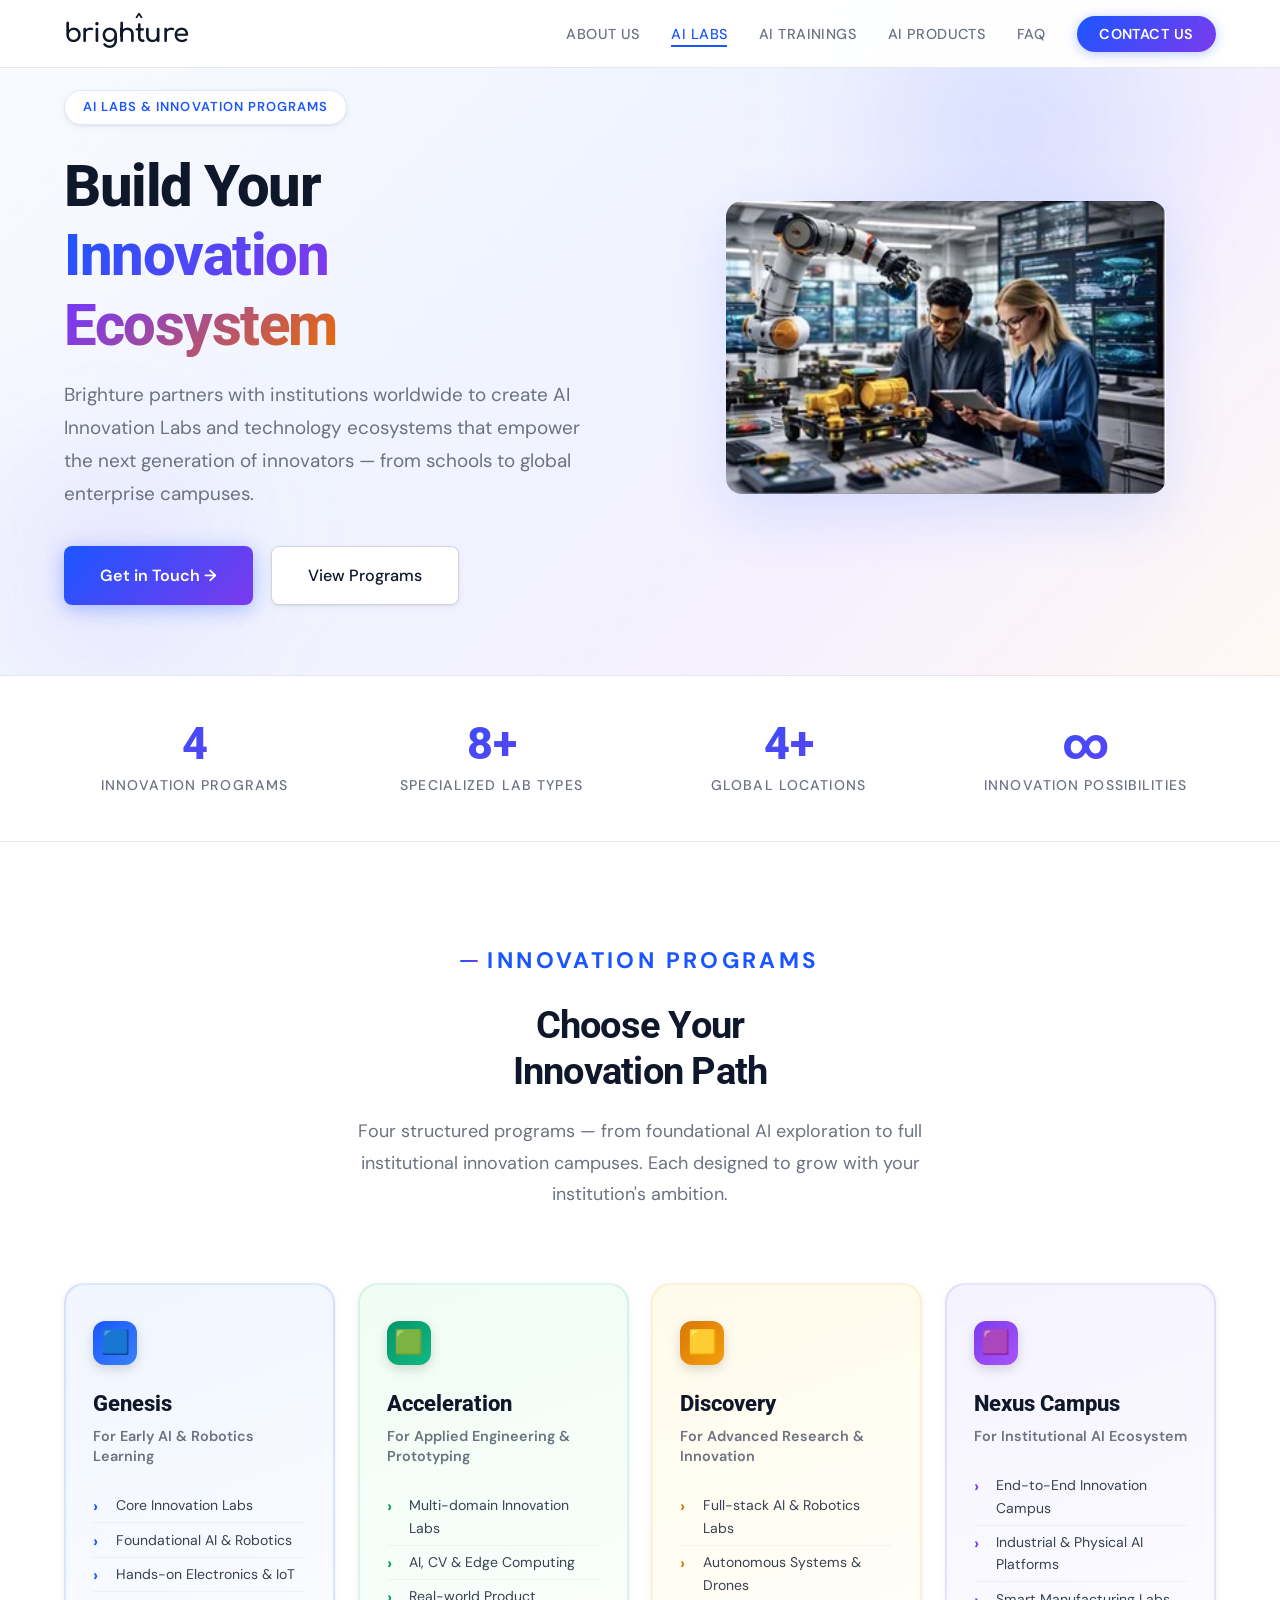
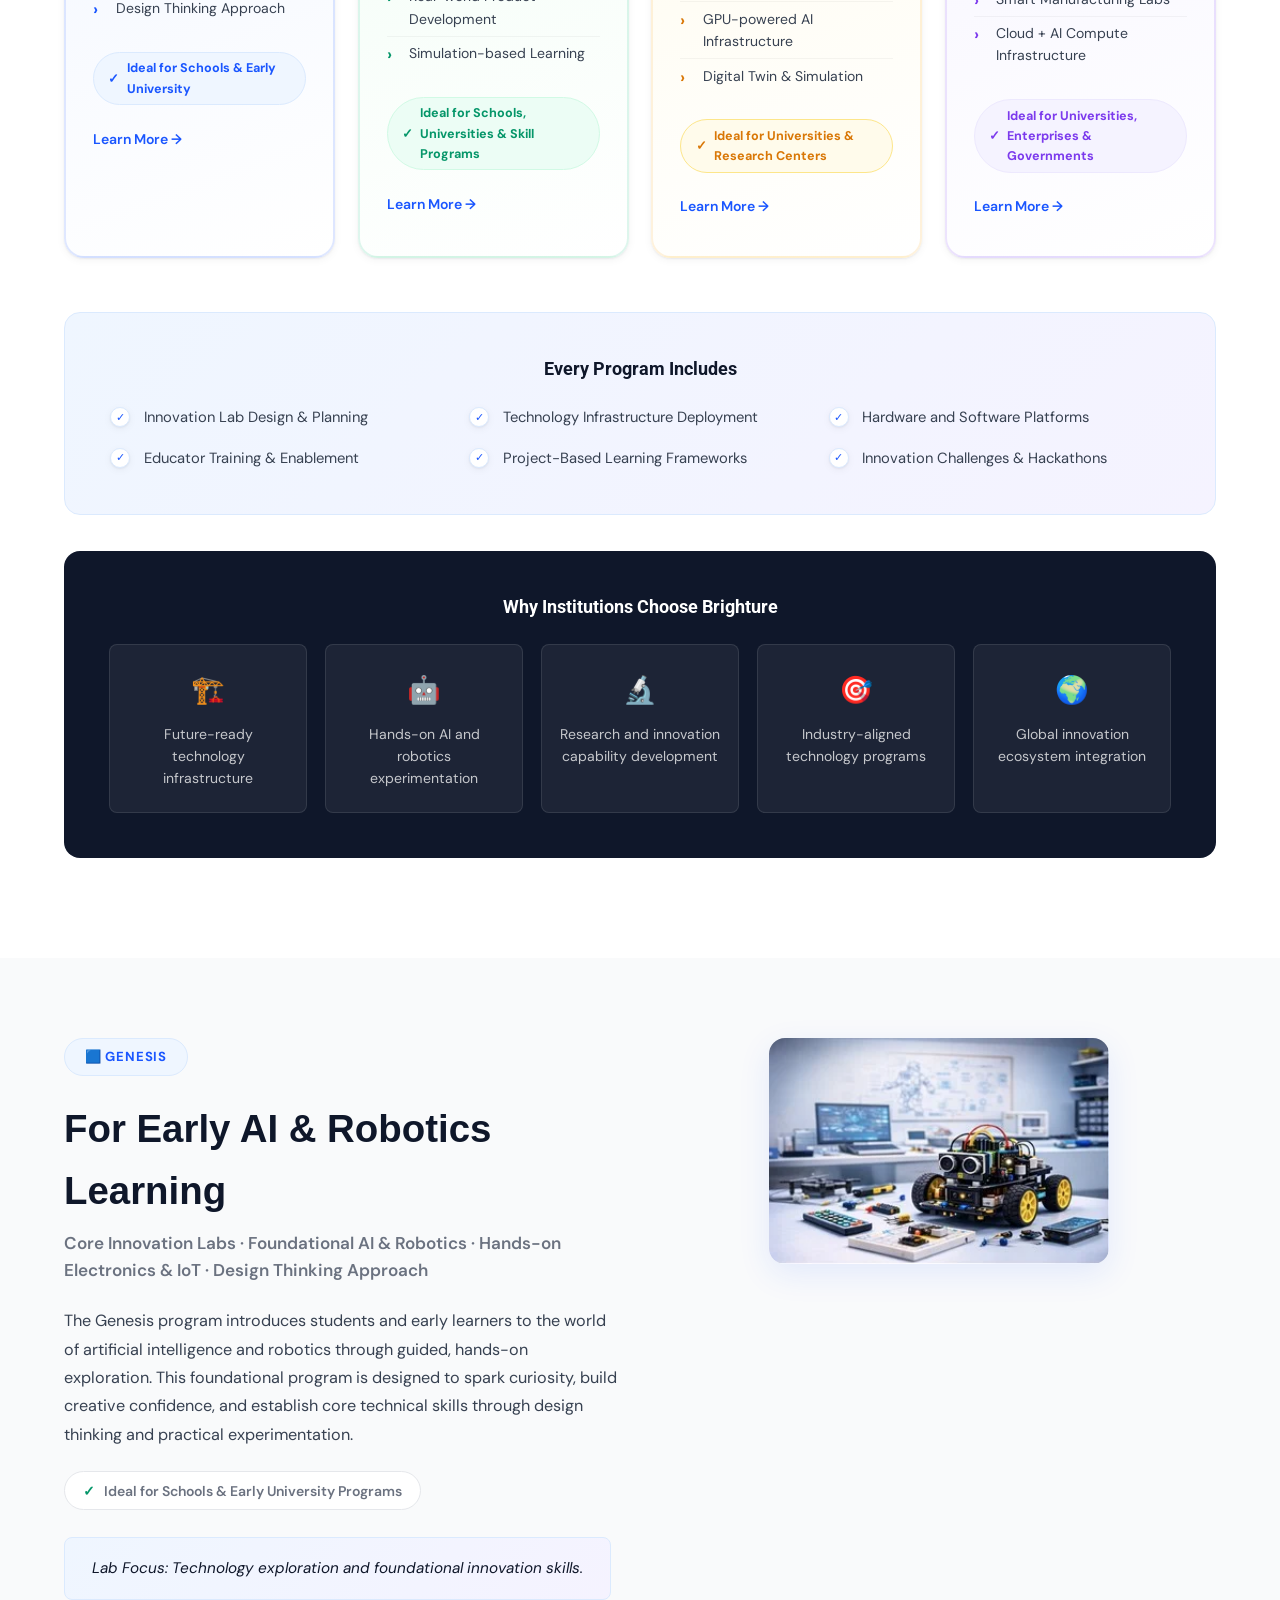
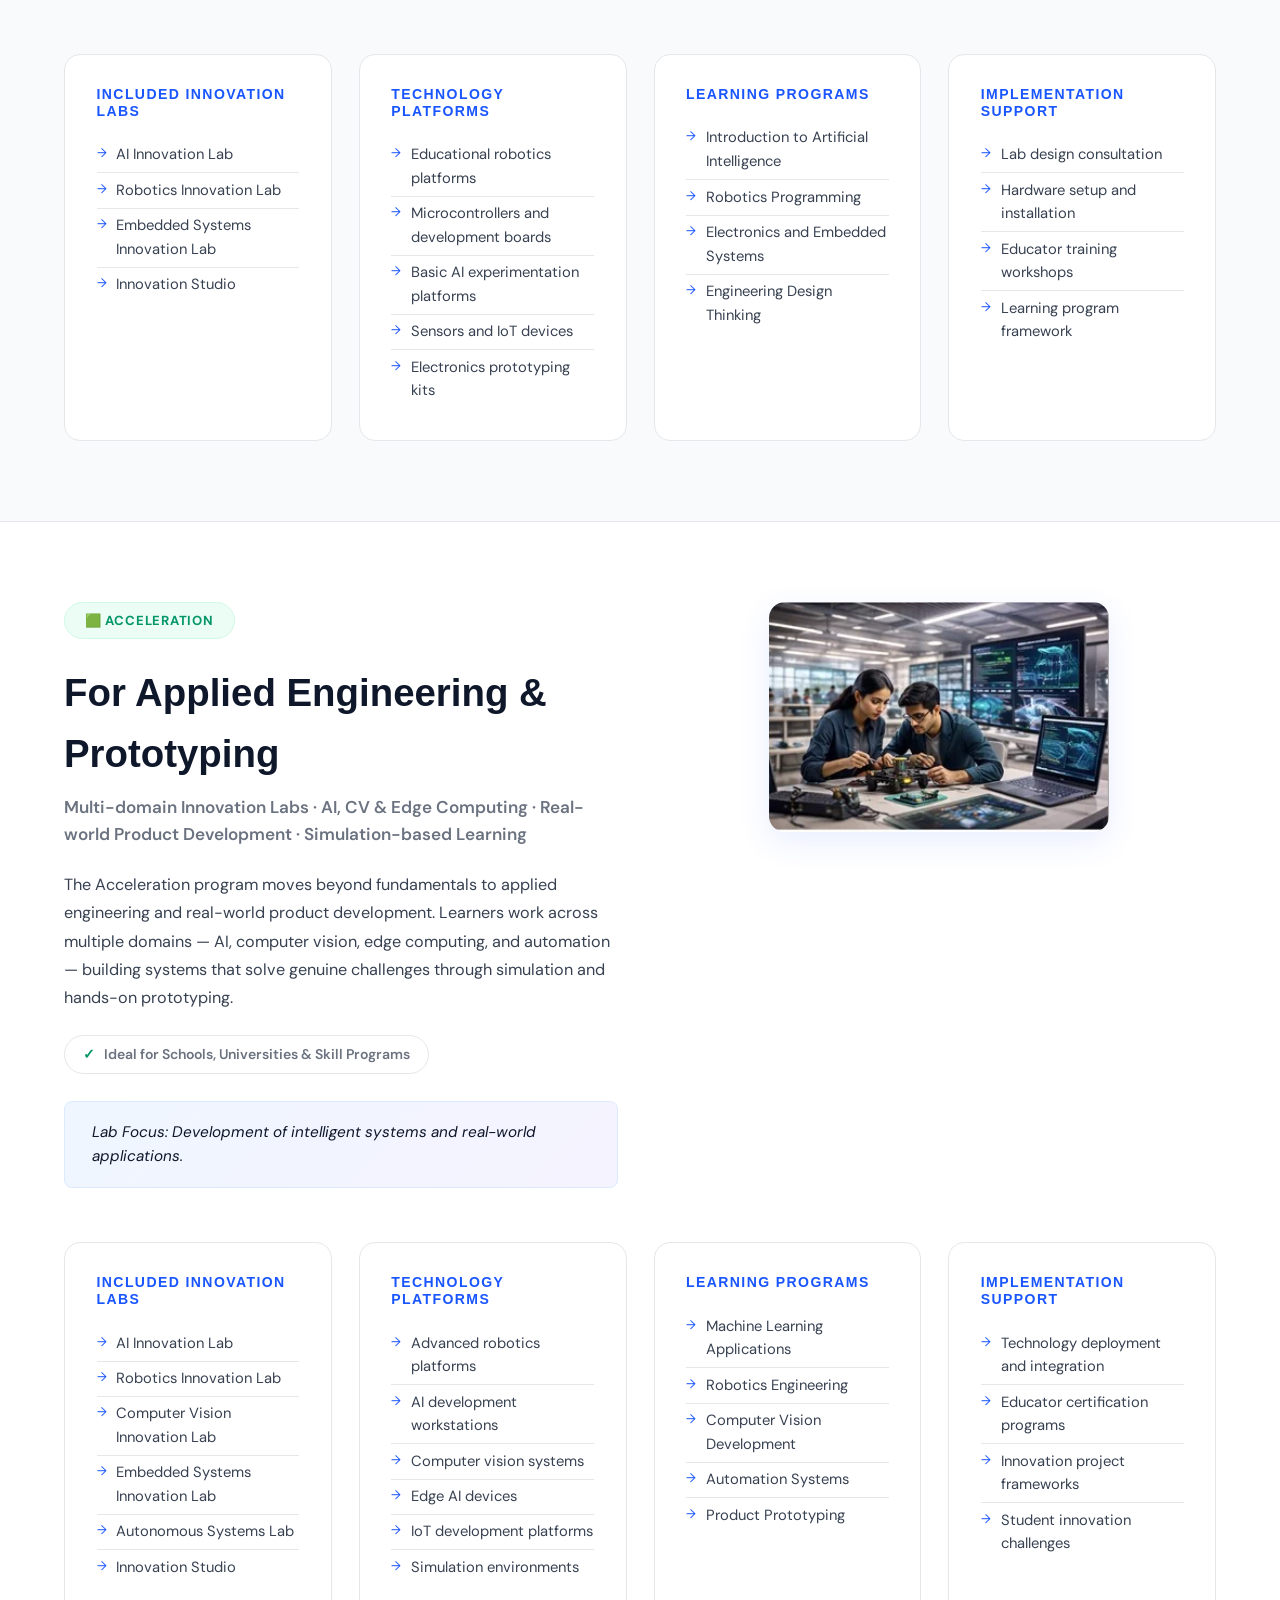
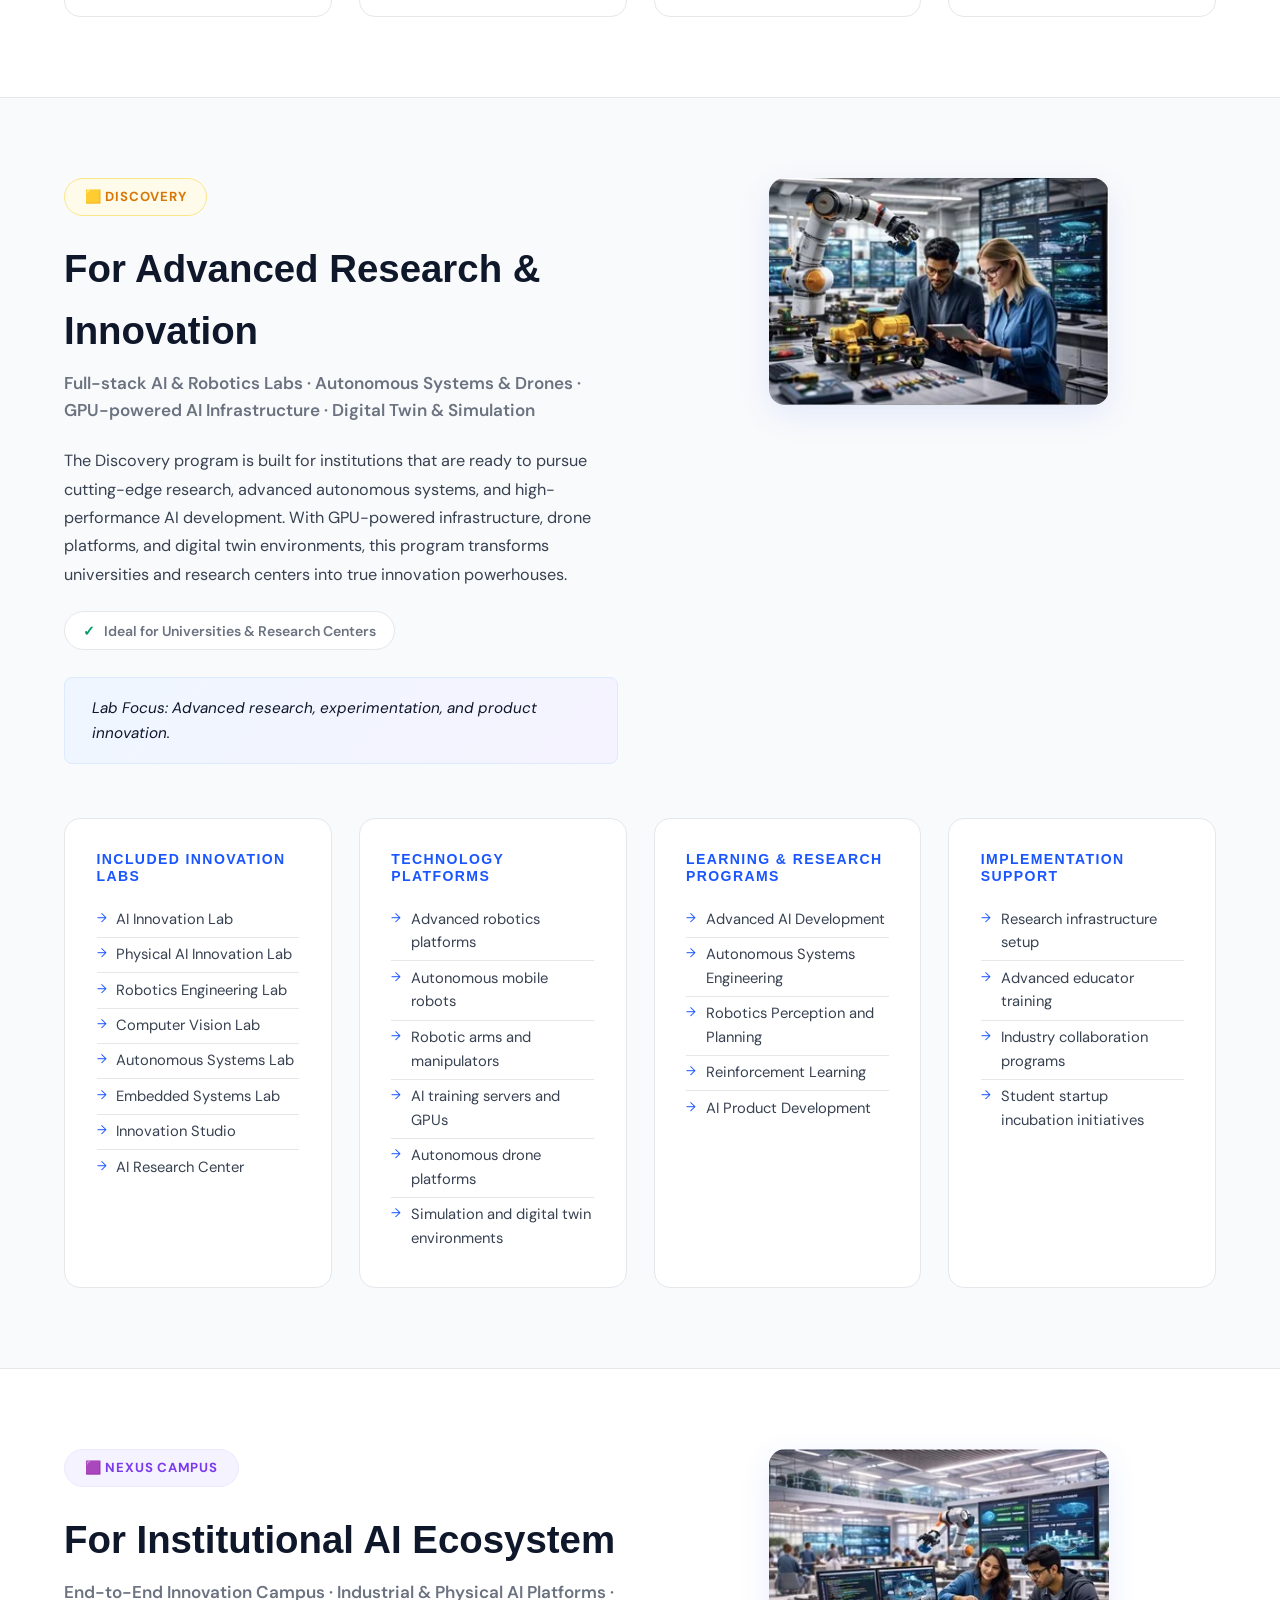
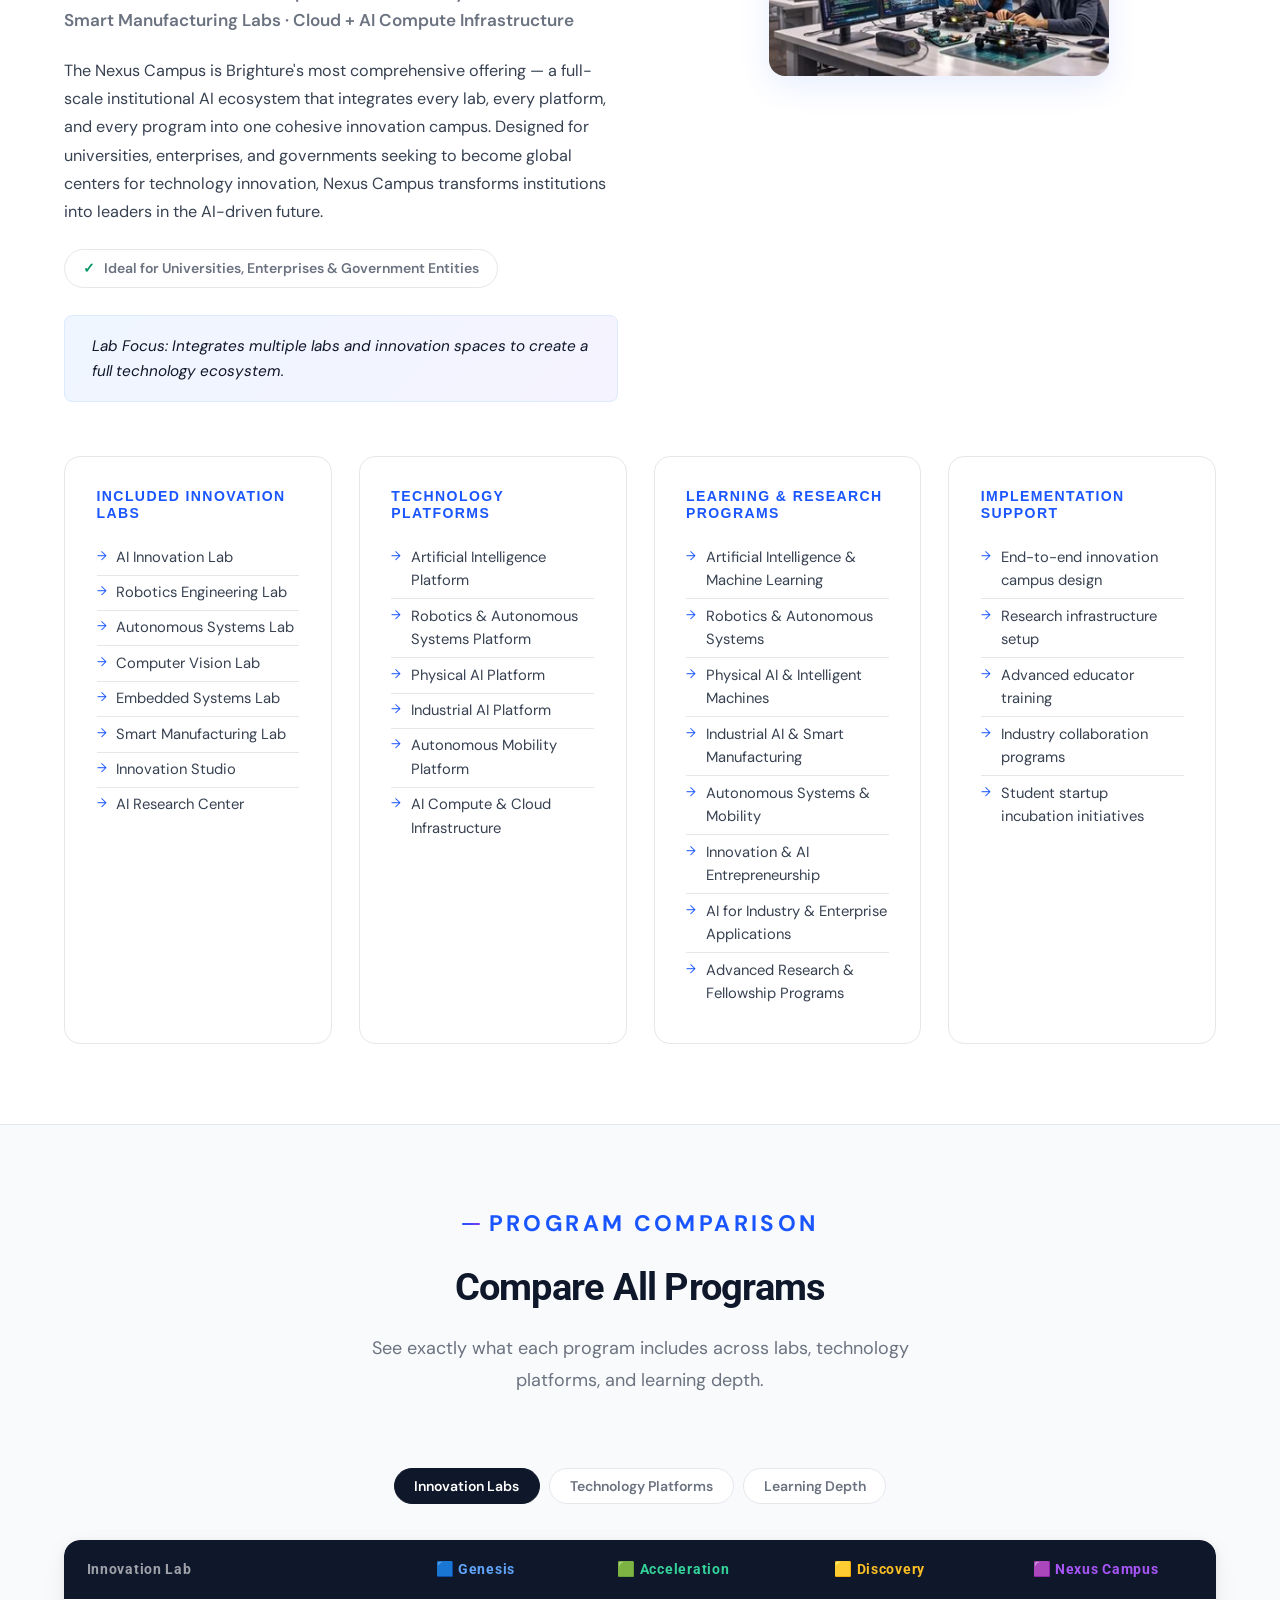
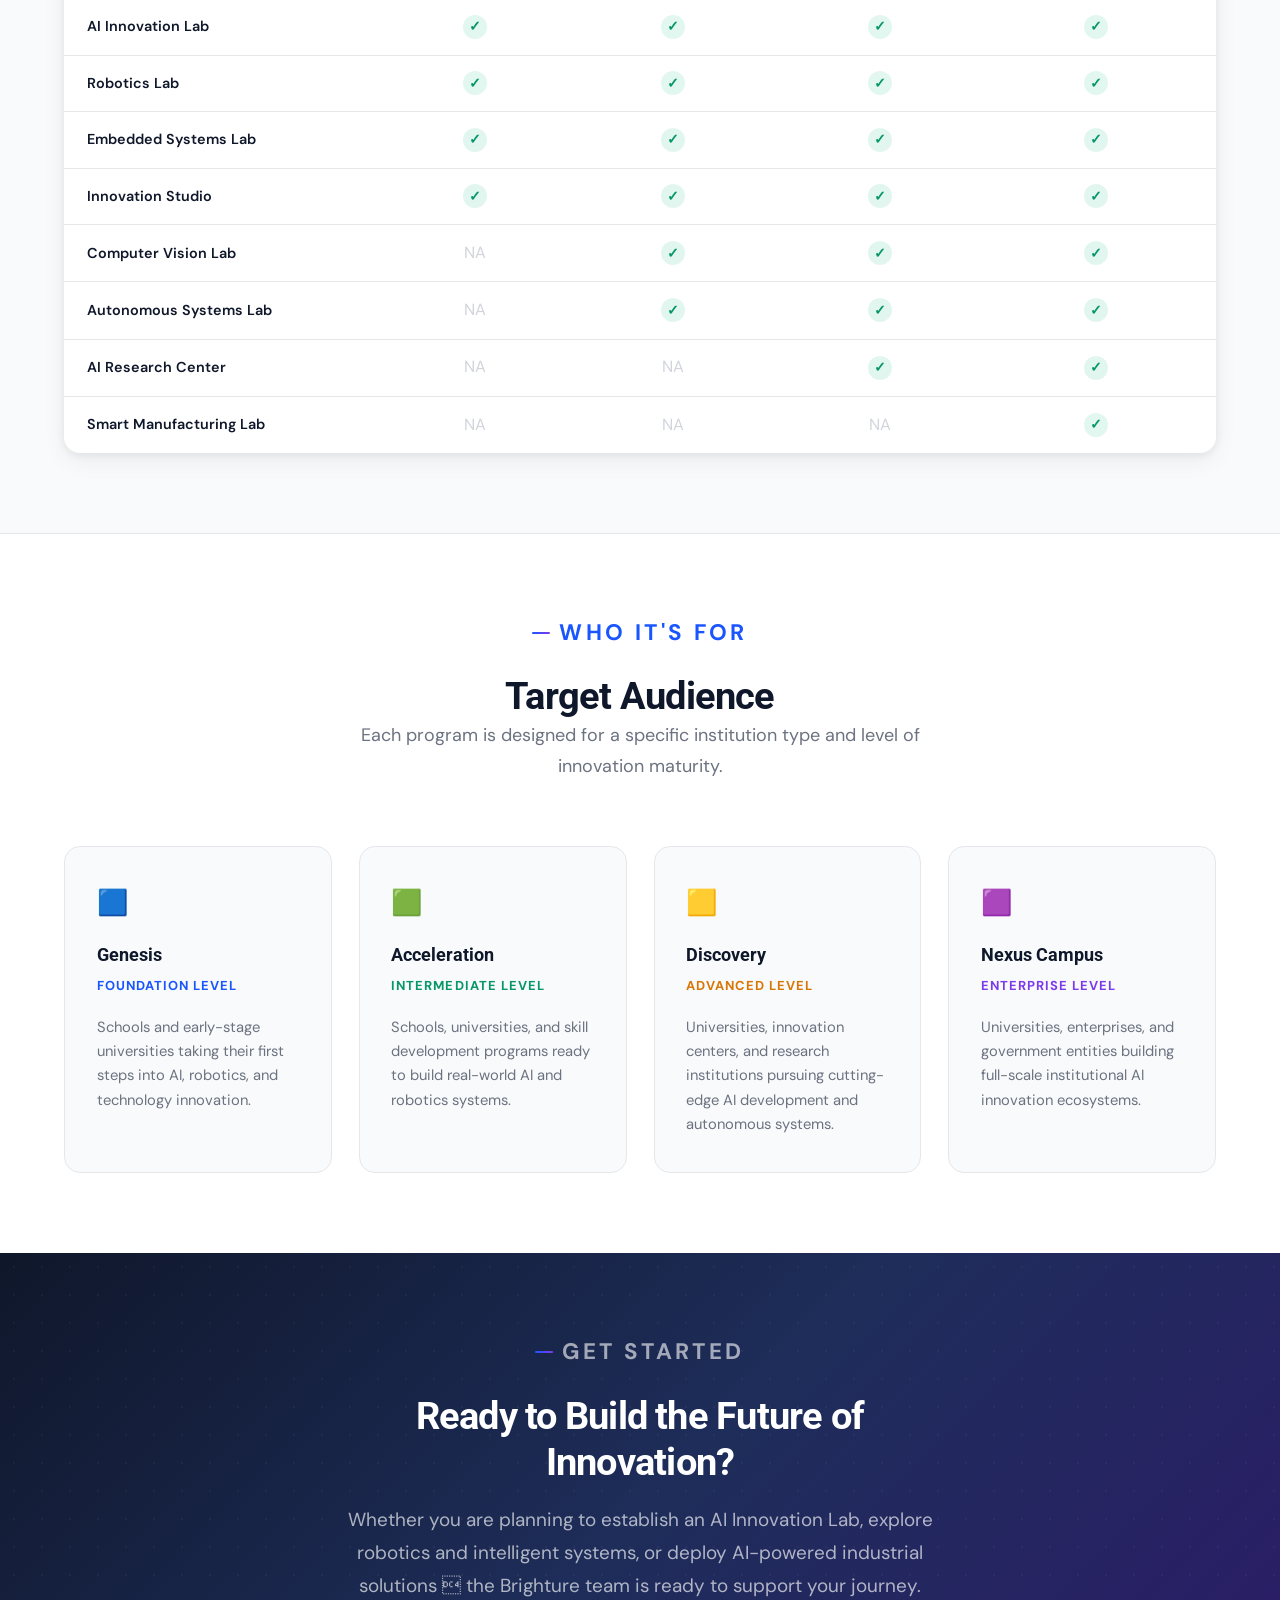
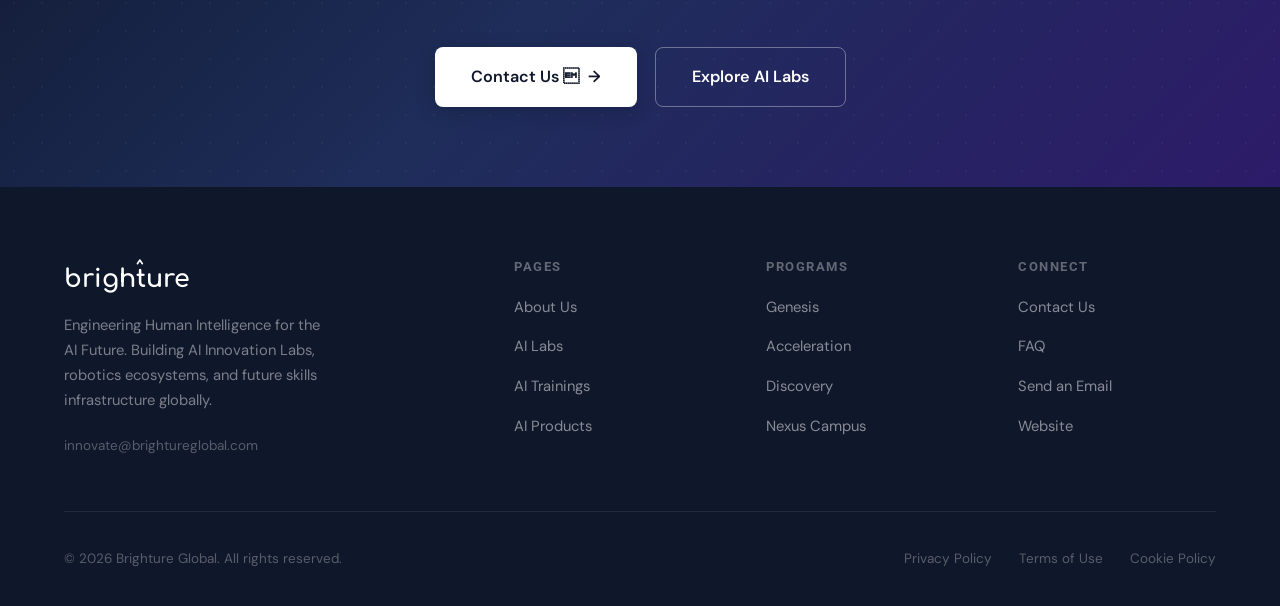
==== commit 5a14731c: "reverted AI replace code" ====
--- a/ai-labs.html
+++ b/ai-labs.html
@@ -538,27 +538,27 @@
           </div>
         </div>
       </div>
-      <div class="why-brigh<span class="logo-t">t</span>ure reveal">
+      <div class="why-brighture reveal">
         <h4>Why Institutions Choose Brighture</h4>
-        <div class="why-brigh<span class="logo-t">t</span>ure-grid">
-          <div class="why-brigh<span class="logo-t">t</span>ure-item">
-            <div class="why-brigh<span class="logo-t">t</span>ure-icon">🏗️</div>
+        <div class="why-brighture-grid">
+          <div class="why-brighture-item">
+            <div class="why-brighture-icon">🏗️</div>
             <p>Future-ready technology infrastructure</p>
           </div>
-          <div class="why-brigh<span class="logo-t">t</span>ure-item">
-            <div class="why-brigh<span class="logo-t">t</span>ure-icon">🤖</div>
+          <div class="why-brighture-item">
+            <div class="why-brighture-icon">🤖</div>
             <p>Hands-on AI and robotics experimentation</p>
           </div>
-          <div class="why-brigh<span class="logo-t">t</span>ure-item">
-            <div class="why-brigh<span class="logo-t">t</span>ure-icon">🔬</div>
+          <div class="why-brighture-item">
+            <div class="why-brighture-icon">🔬</div>
             <p>Research and innovation capability development</p>
           </div>
-          <div class="why-brigh<span class="logo-t">t</span>ure-item">
-            <div class="why-brigh<span class="logo-t">t</span>ure-icon">🎯</div>
+          <div class="why-brighture-item">
+            <div class="why-brighture-icon">🎯</div>
             <p>Industry-aligned technology programs</p>
           </div>
-          <div class="why-brigh<span class="logo-t">t</span>ure-item">
-            <div class="why-brigh<span class="logo-t">t</span>ure-icon">🌍</div>
+          <div class="why-brighture-item">
+            <div class="why-brighture-icon">🌍</div>
             <p>Global innovation ecosystem integration</p>
           </div>
         </div>
@@ -584,8 +584,7 @@
             </div>
           </div>
           <div class="img-col">
-            <img src="images/Genesis.webp" alt="Genesis Program"
-              class="img-section">
+            <img src="images/Genesis.webp" alt="Genesis Program" class="img-section">
           </div>
         </div>
         <div class="lab-specs-grid">
@@ -650,8 +649,7 @@
             </div>
           </div>
           <div class="img-col">
-            <img src="images/Acceleration.webp" alt="Acceleration Program"
-              class="img-section">
+            <img src="images/Acceleration.webp" alt="Acceleration Program" class="img-section">
           </div>
         </div>
         <div class="lab-specs-grid">
@@ -719,8 +717,7 @@
             </div>
           </div>
           <div class="img-col">
-            <img src="images/Discovery Lab Focus.webp" alt="Discovery Program"
-              class="img-section">
+            <img src="images/Discovery Lab Focus.webp" alt="Discovery Program" class="img-section">
           </div>
         </div>
         <div class="lab-specs-grid">
@@ -792,8 +789,7 @@
             </div>
           </div>
           <div class="img-col">
-            <img src="images/Nexus Campus.webp" alt="Nexus Campus Program"
-              class="img-section">
+            <img src="images/Nexus Campus.webp" alt="Nexus Campus Program" class="img-section">
           </div>
         </div>
         <div class="lab-specs-grid">
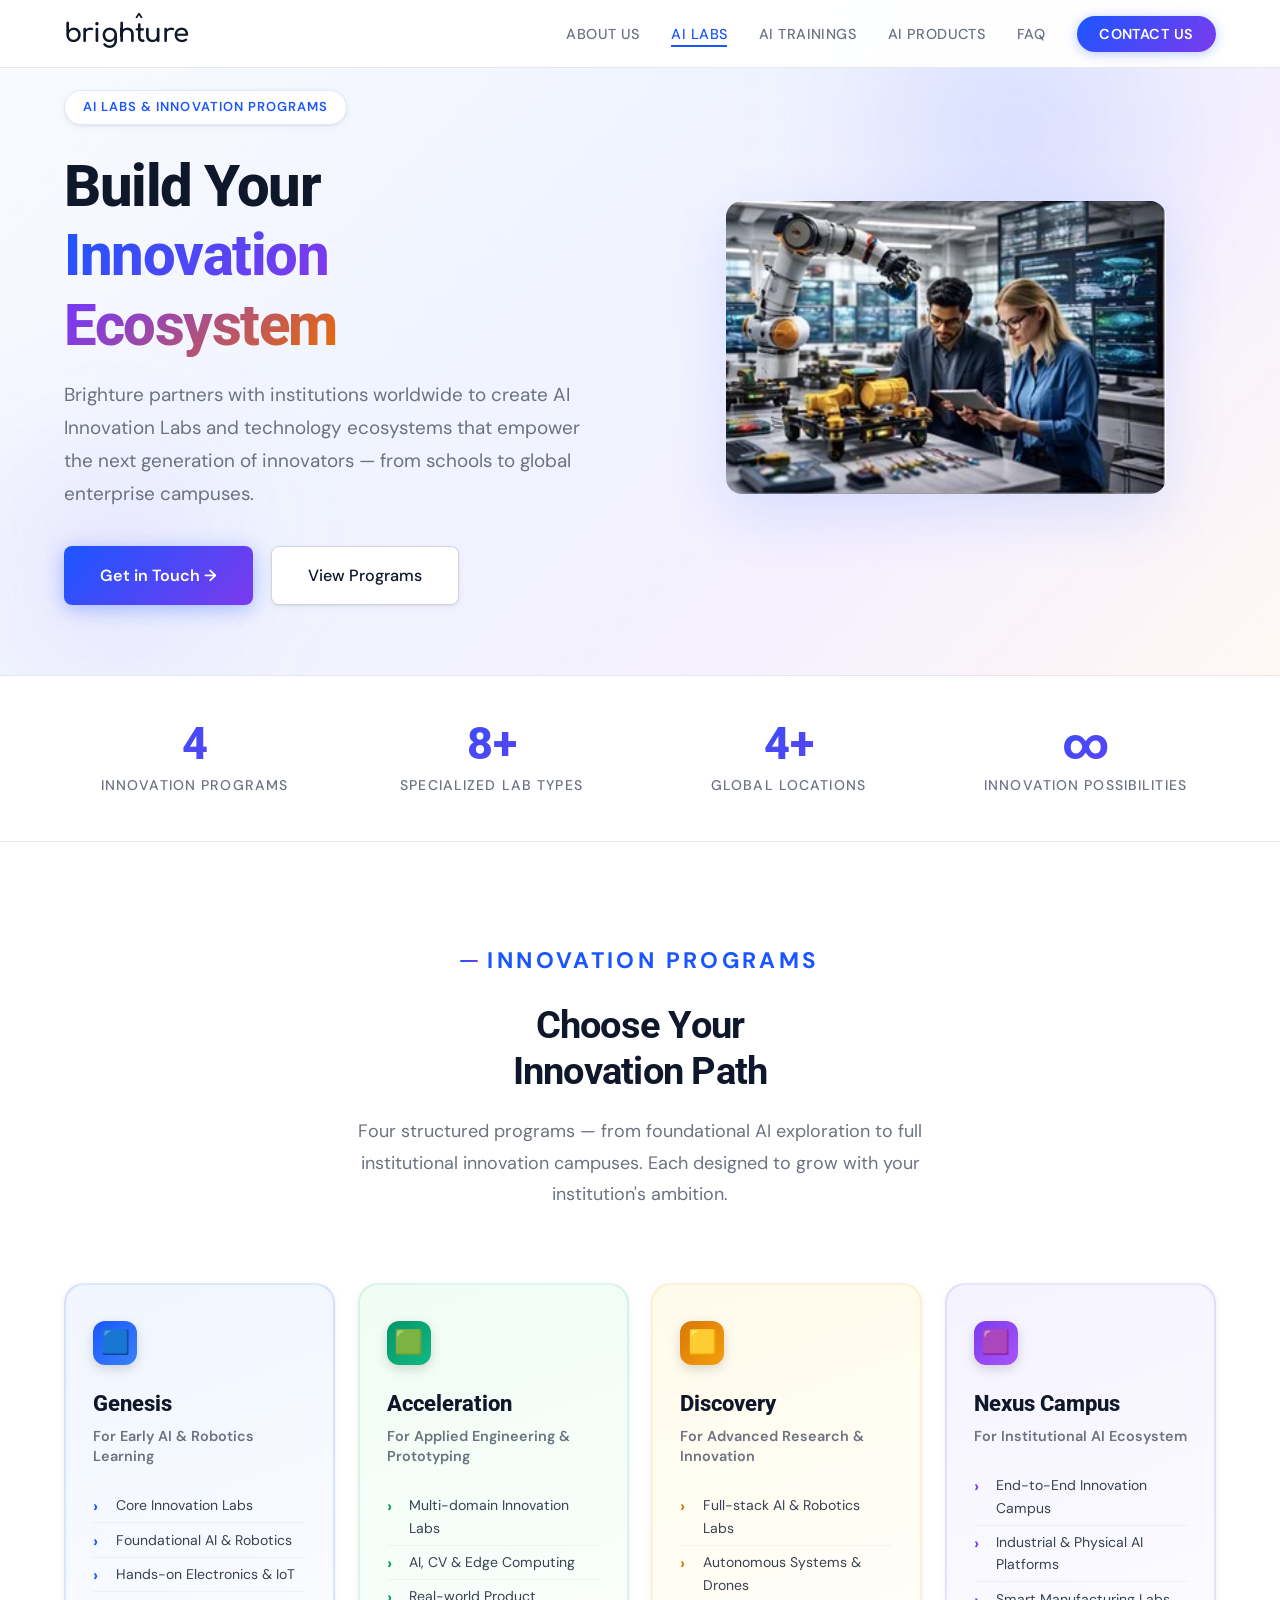
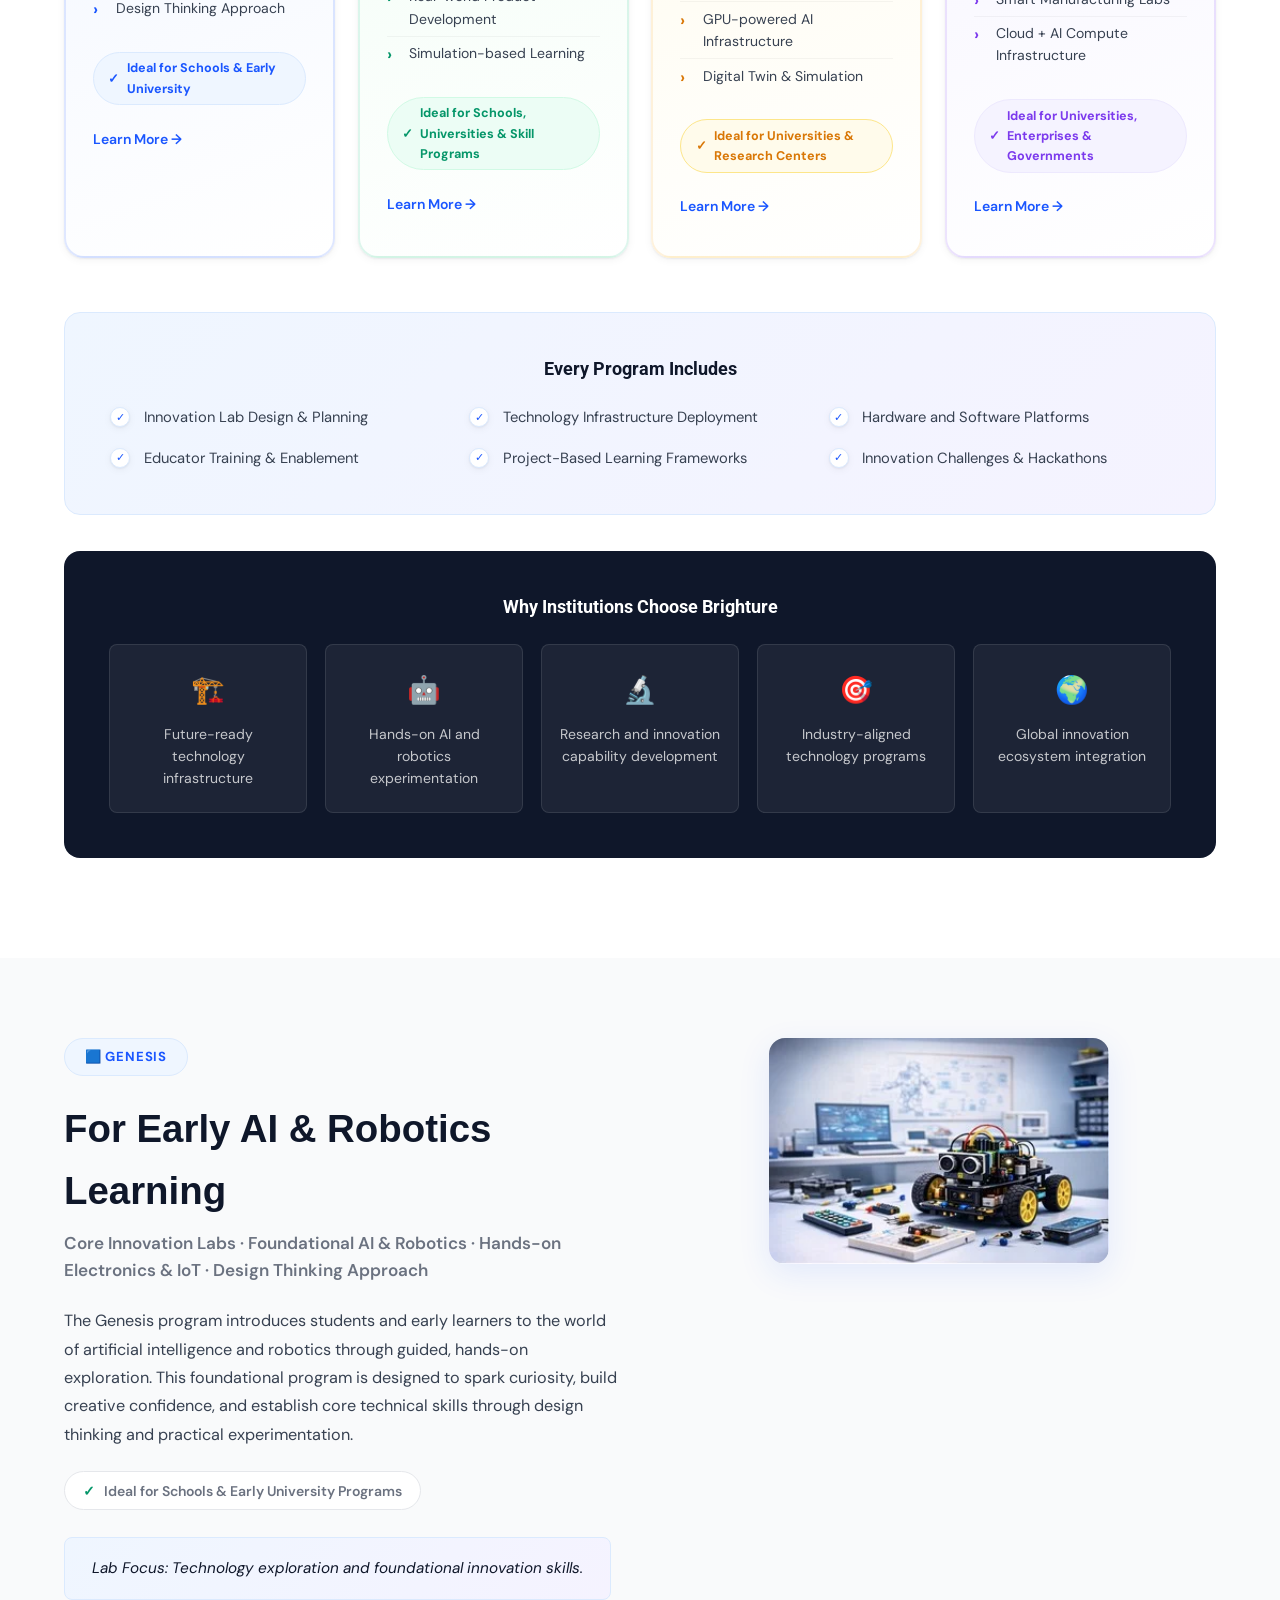
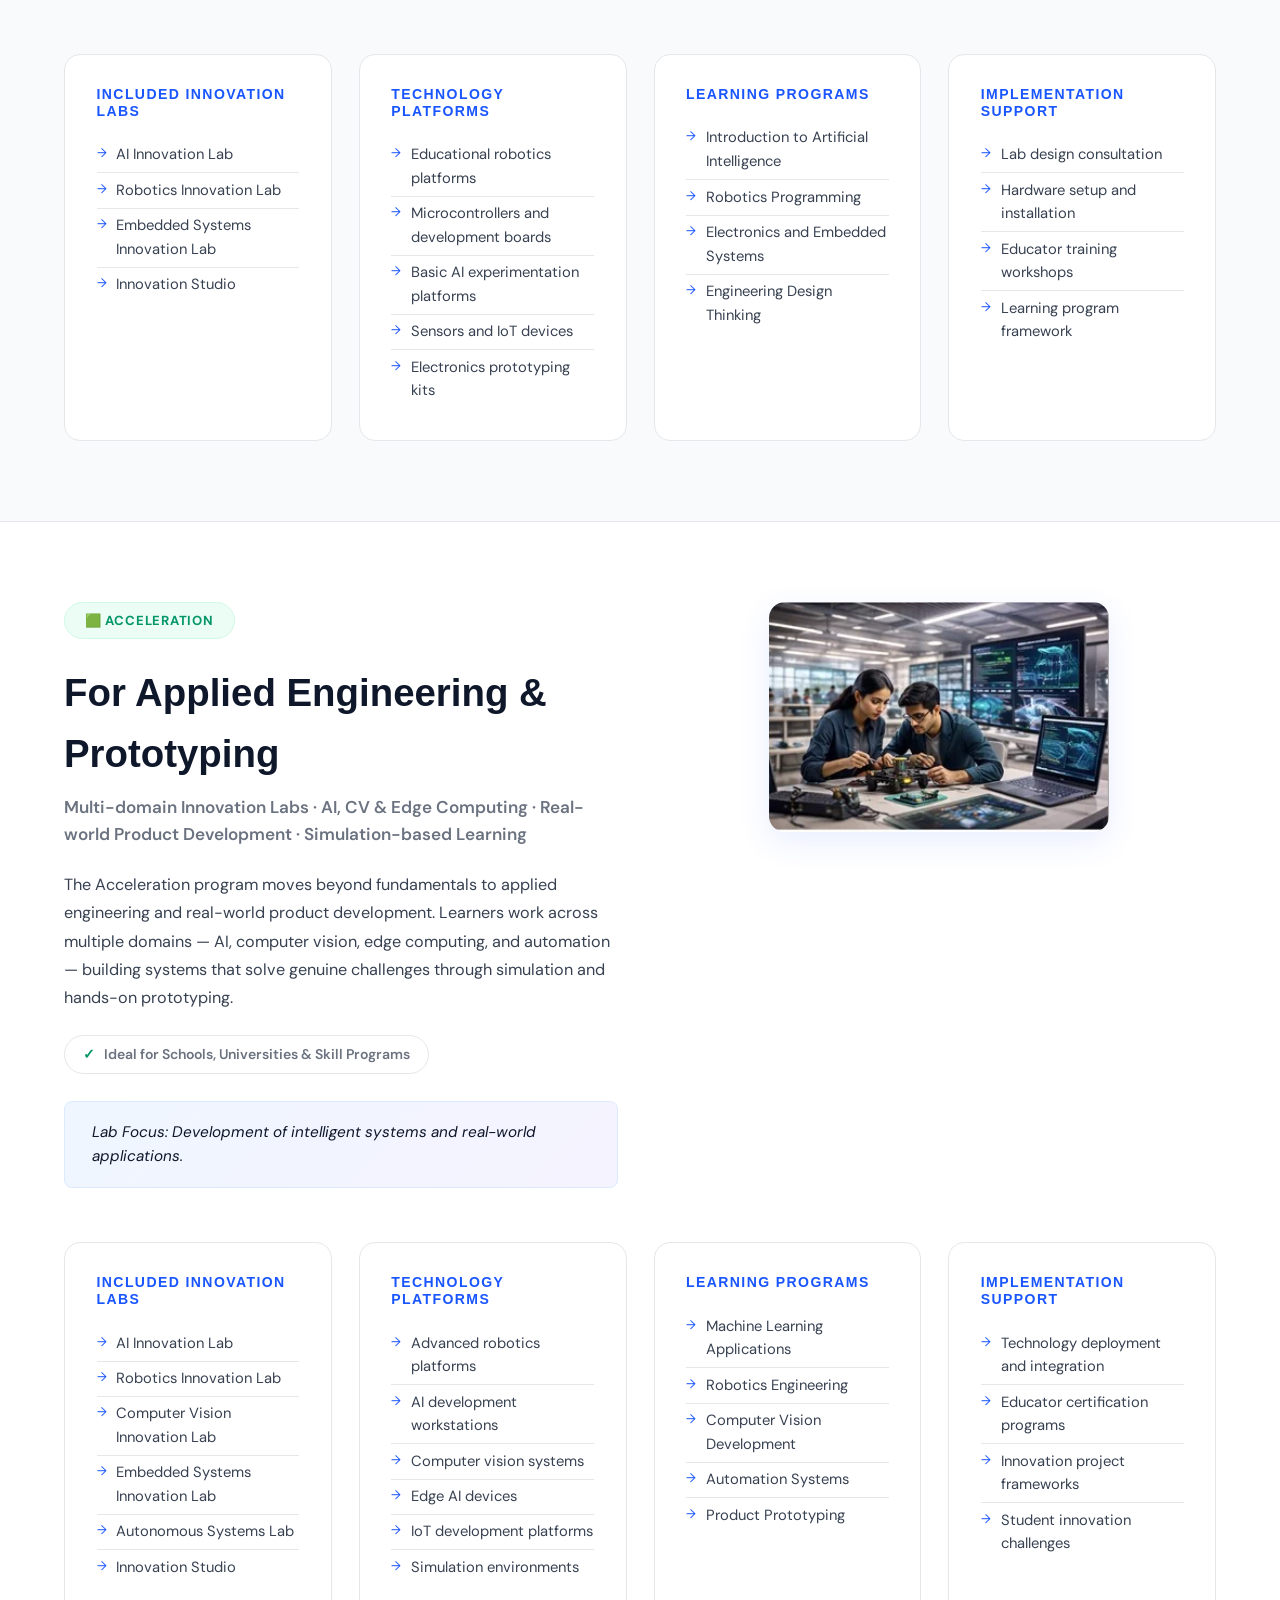
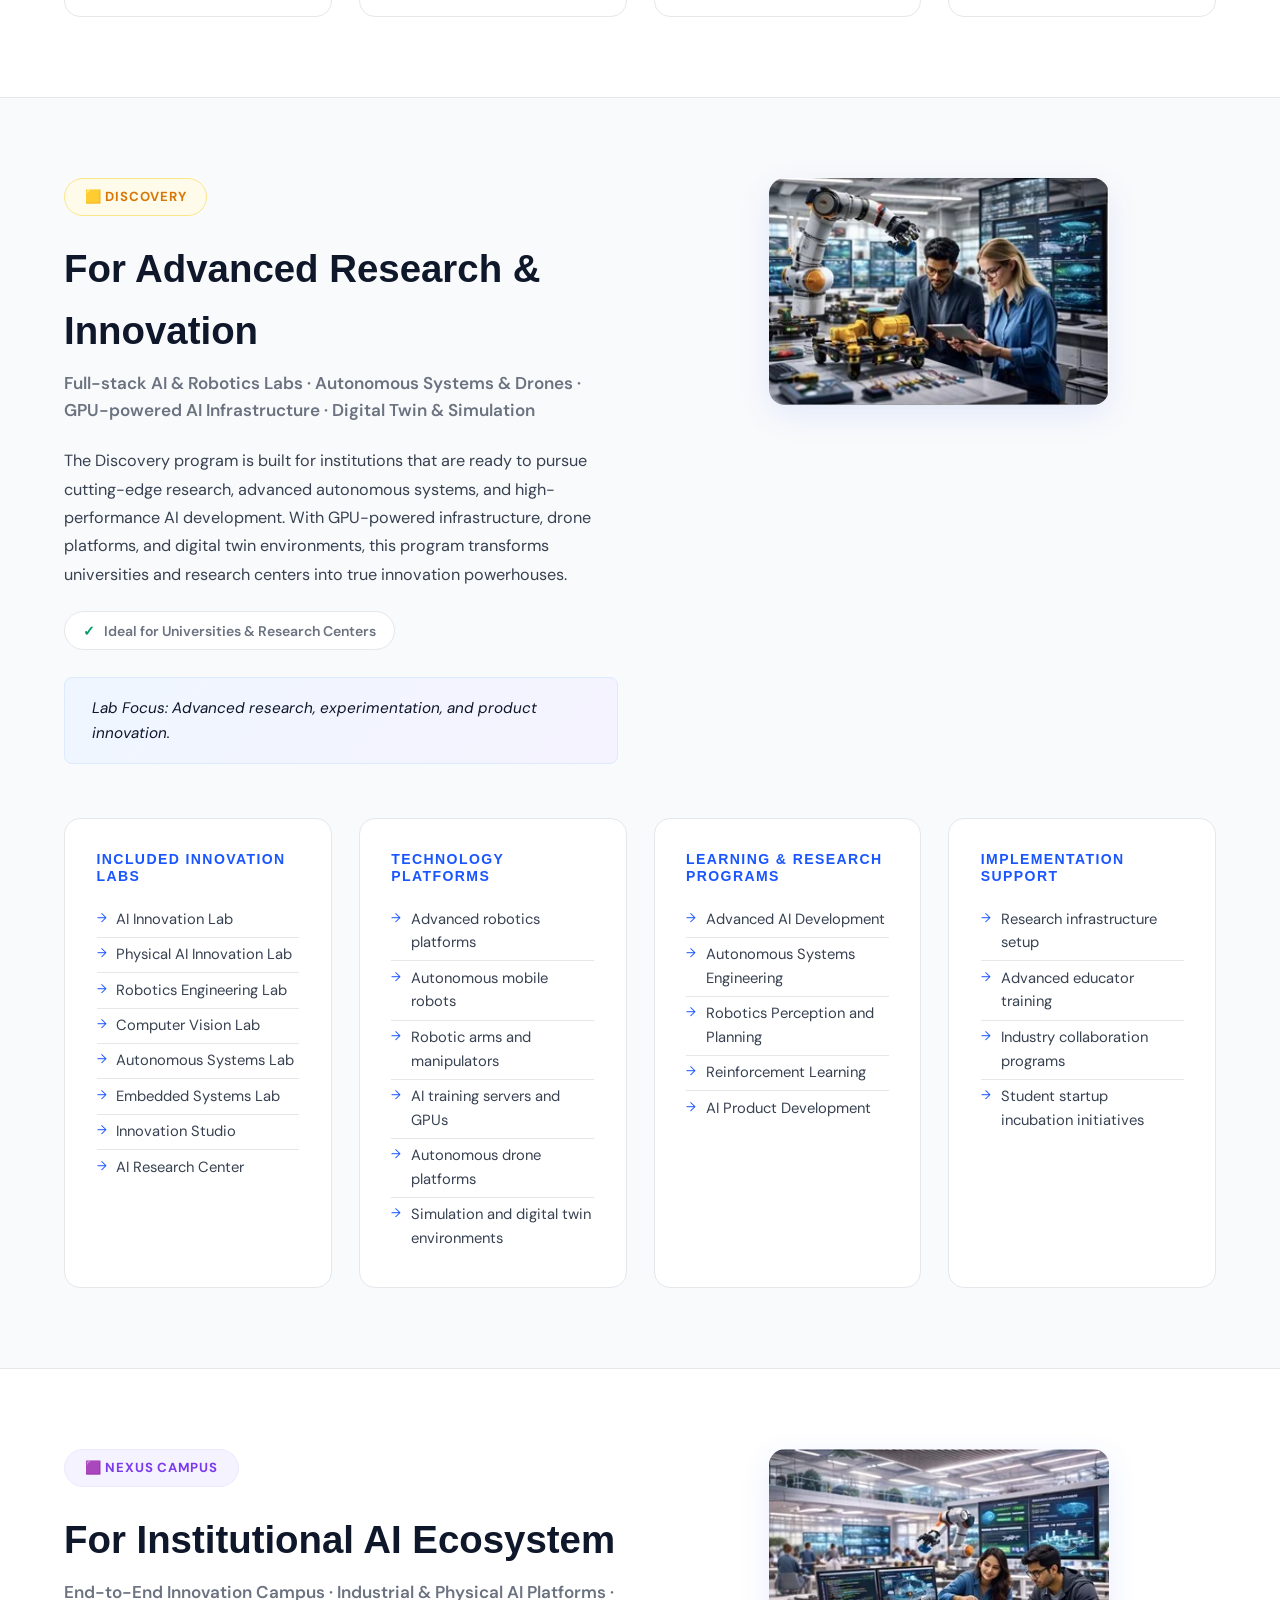
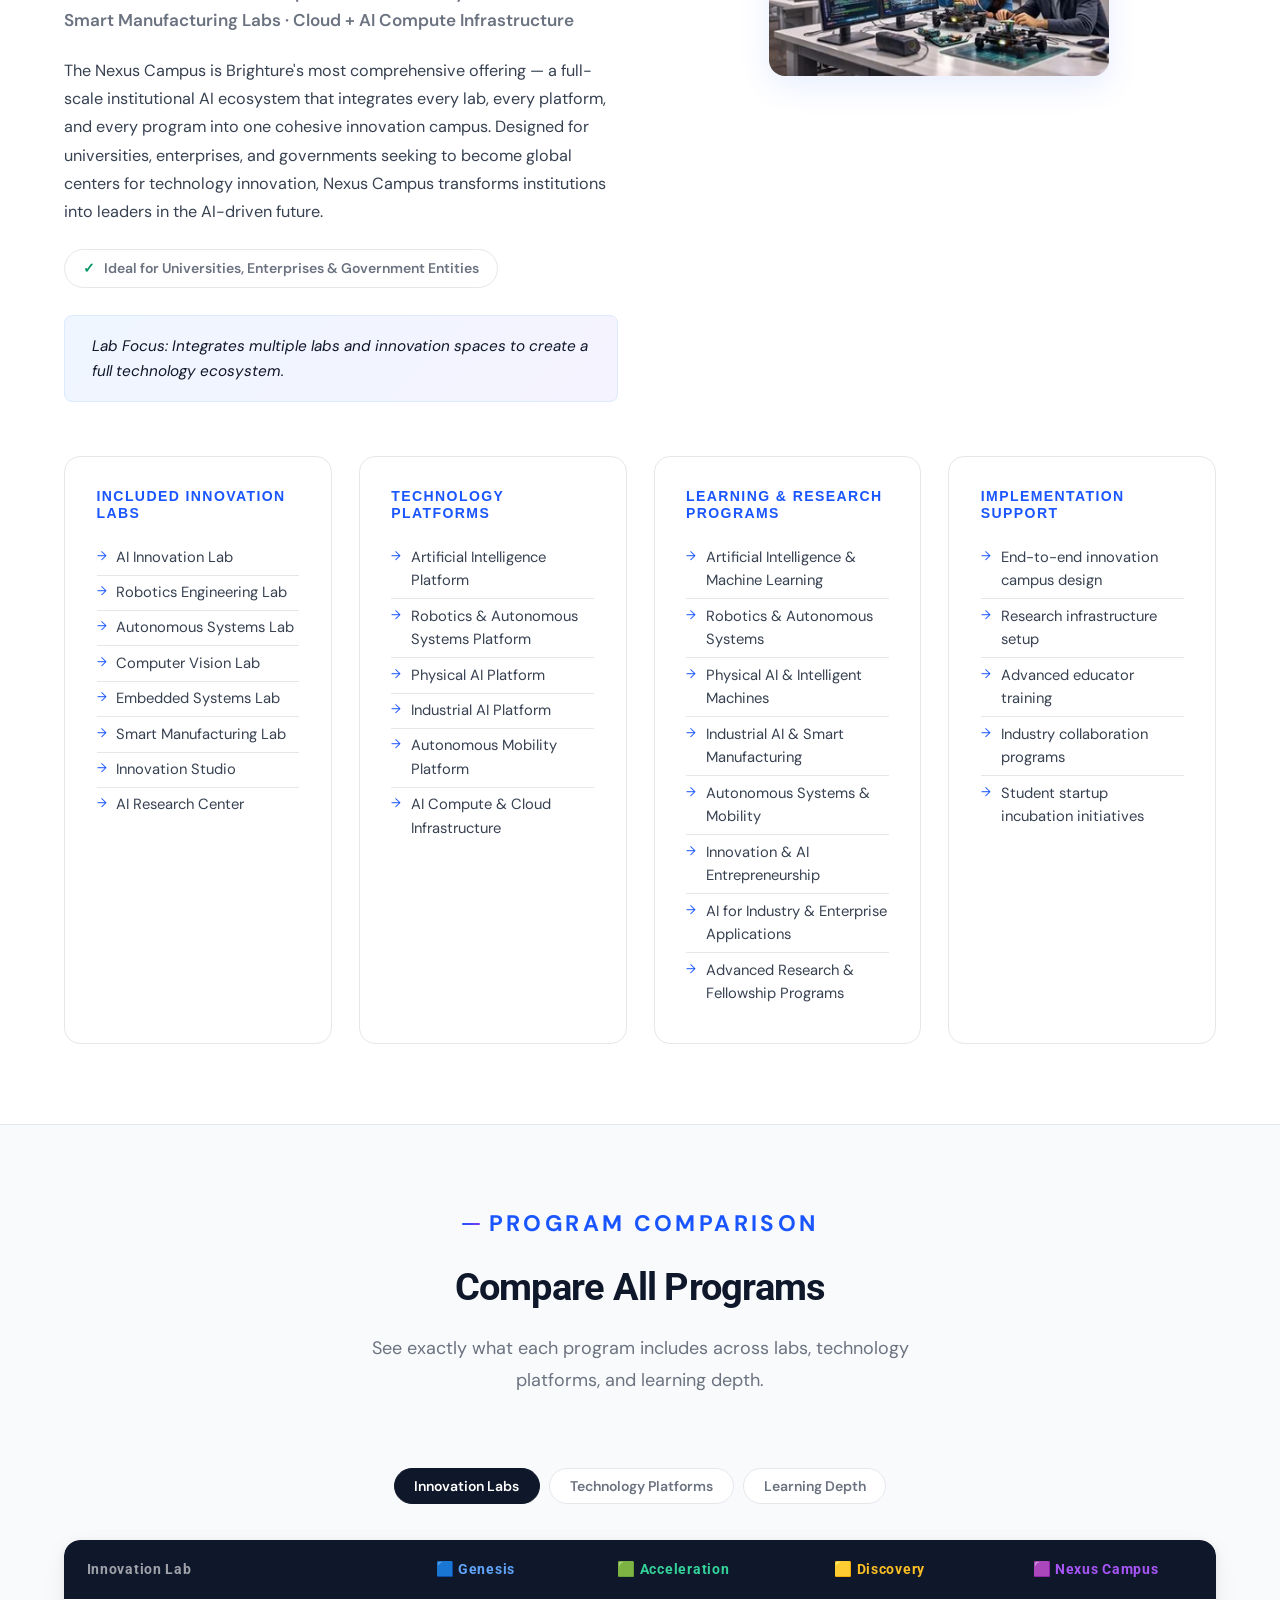
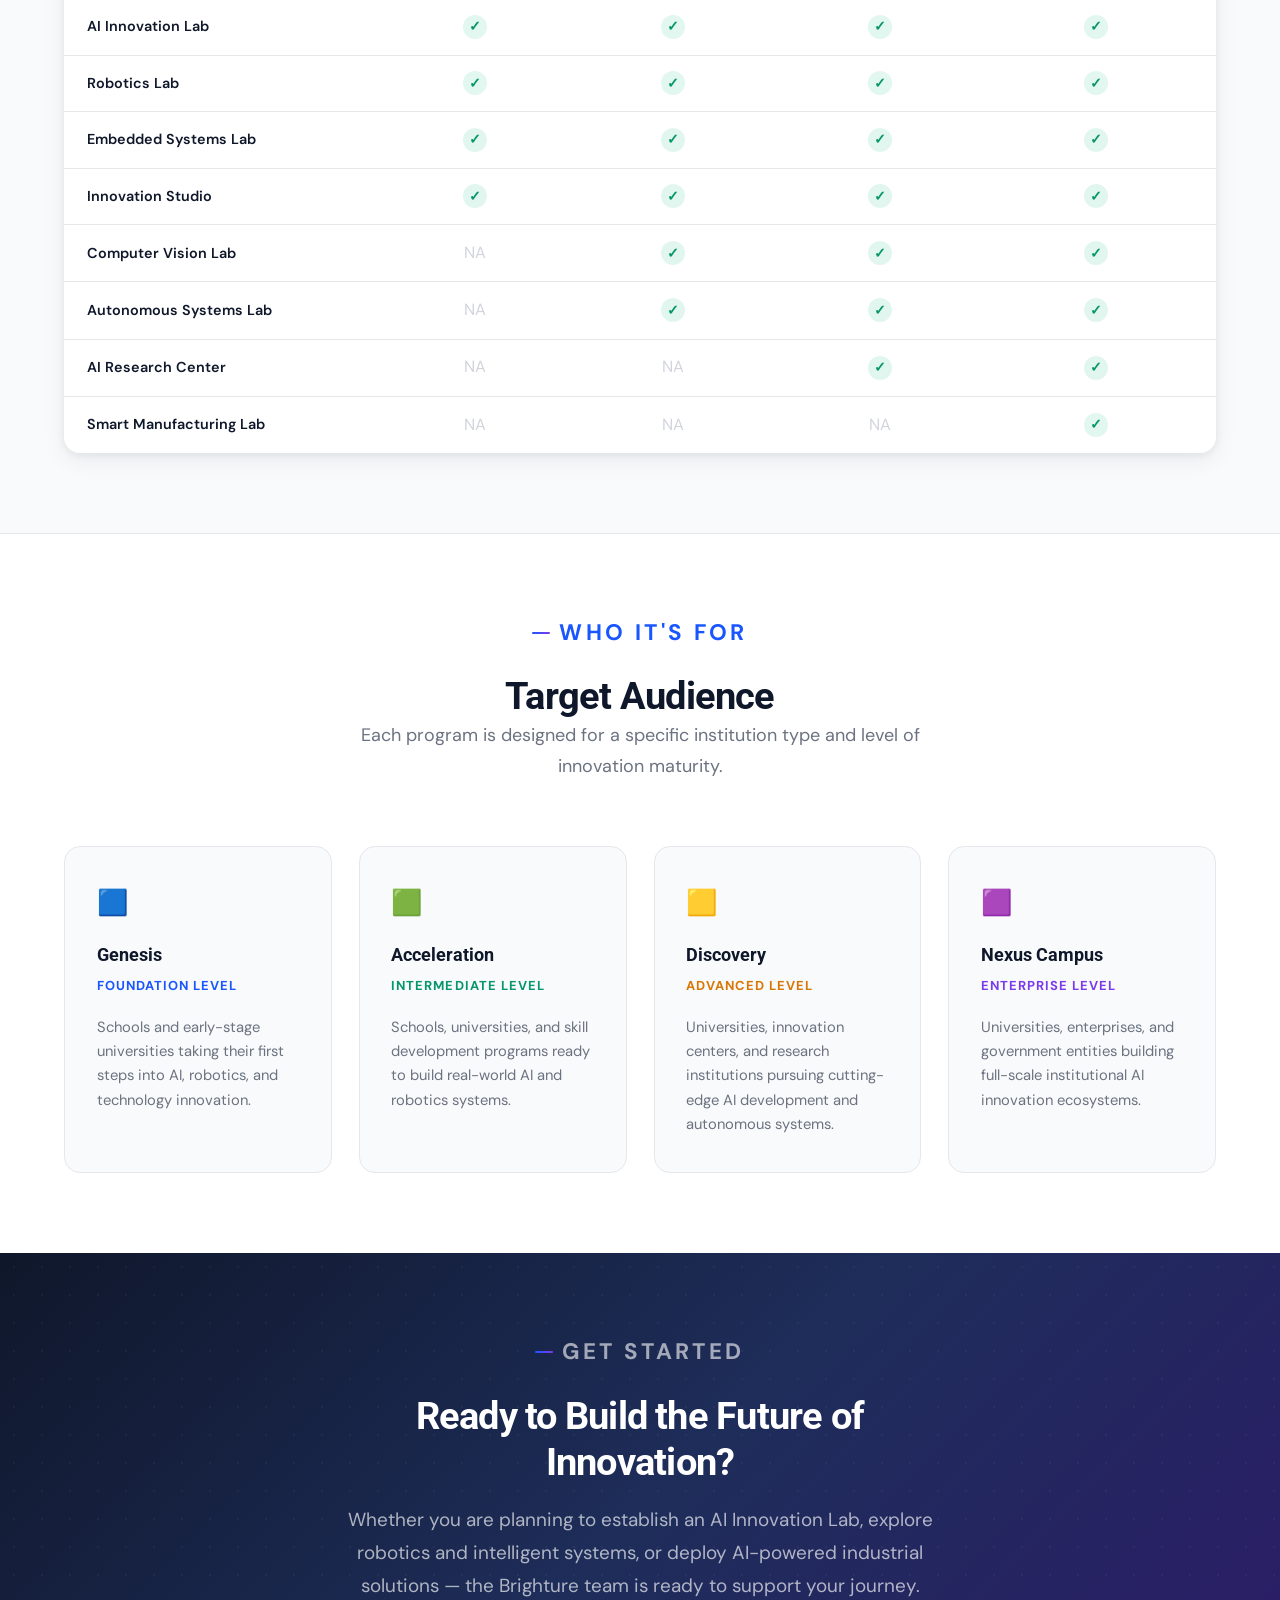
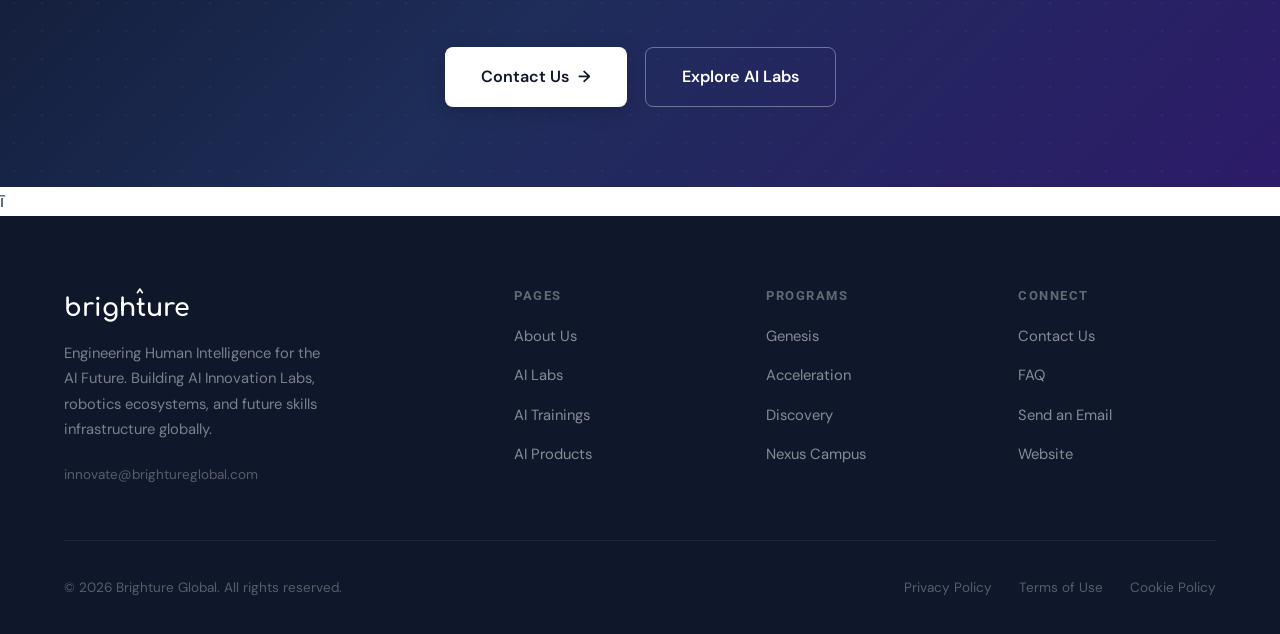
==== commit 945a5cc6: "Replaced the images ai-products,Fixed contact us button." ====
--- a/ai-labs.html
+++ b/ai-labs.html
@@ -1128,15 +1128,15 @@
         <div class="section-label" style="justify-content:center;color:rgba(255,255,255,0.6);">Get Started</div>
         <h2>Ready to Build the Future of Innovation?</h2>
         <p>Whether you are planning to establish an AI Innovation Lab, explore robotics and intelligent systems, or
-          deploy AI-powered industrial solutions  the Brighture team is ready to support your journey.</p>
+          deploy AI-powered industrial solutions — the Brighture team is ready to support your journey.</p>
         <div class="page-cta-actions">
-          <a href="contact.html" class="cta-btn-white">Contact Us </a>
+          <a href="contact.html" class="cta-btn-white">Contact Us</a>
           <a href="ai-labs.html" class="cta-btn-ghost">Explore AI Labs</a>
         </div>
       </div>
     </div>
 
-  </main>
+  </main>ī
 
   <!-- FOOTER -->
   <footer role="contentinfo">
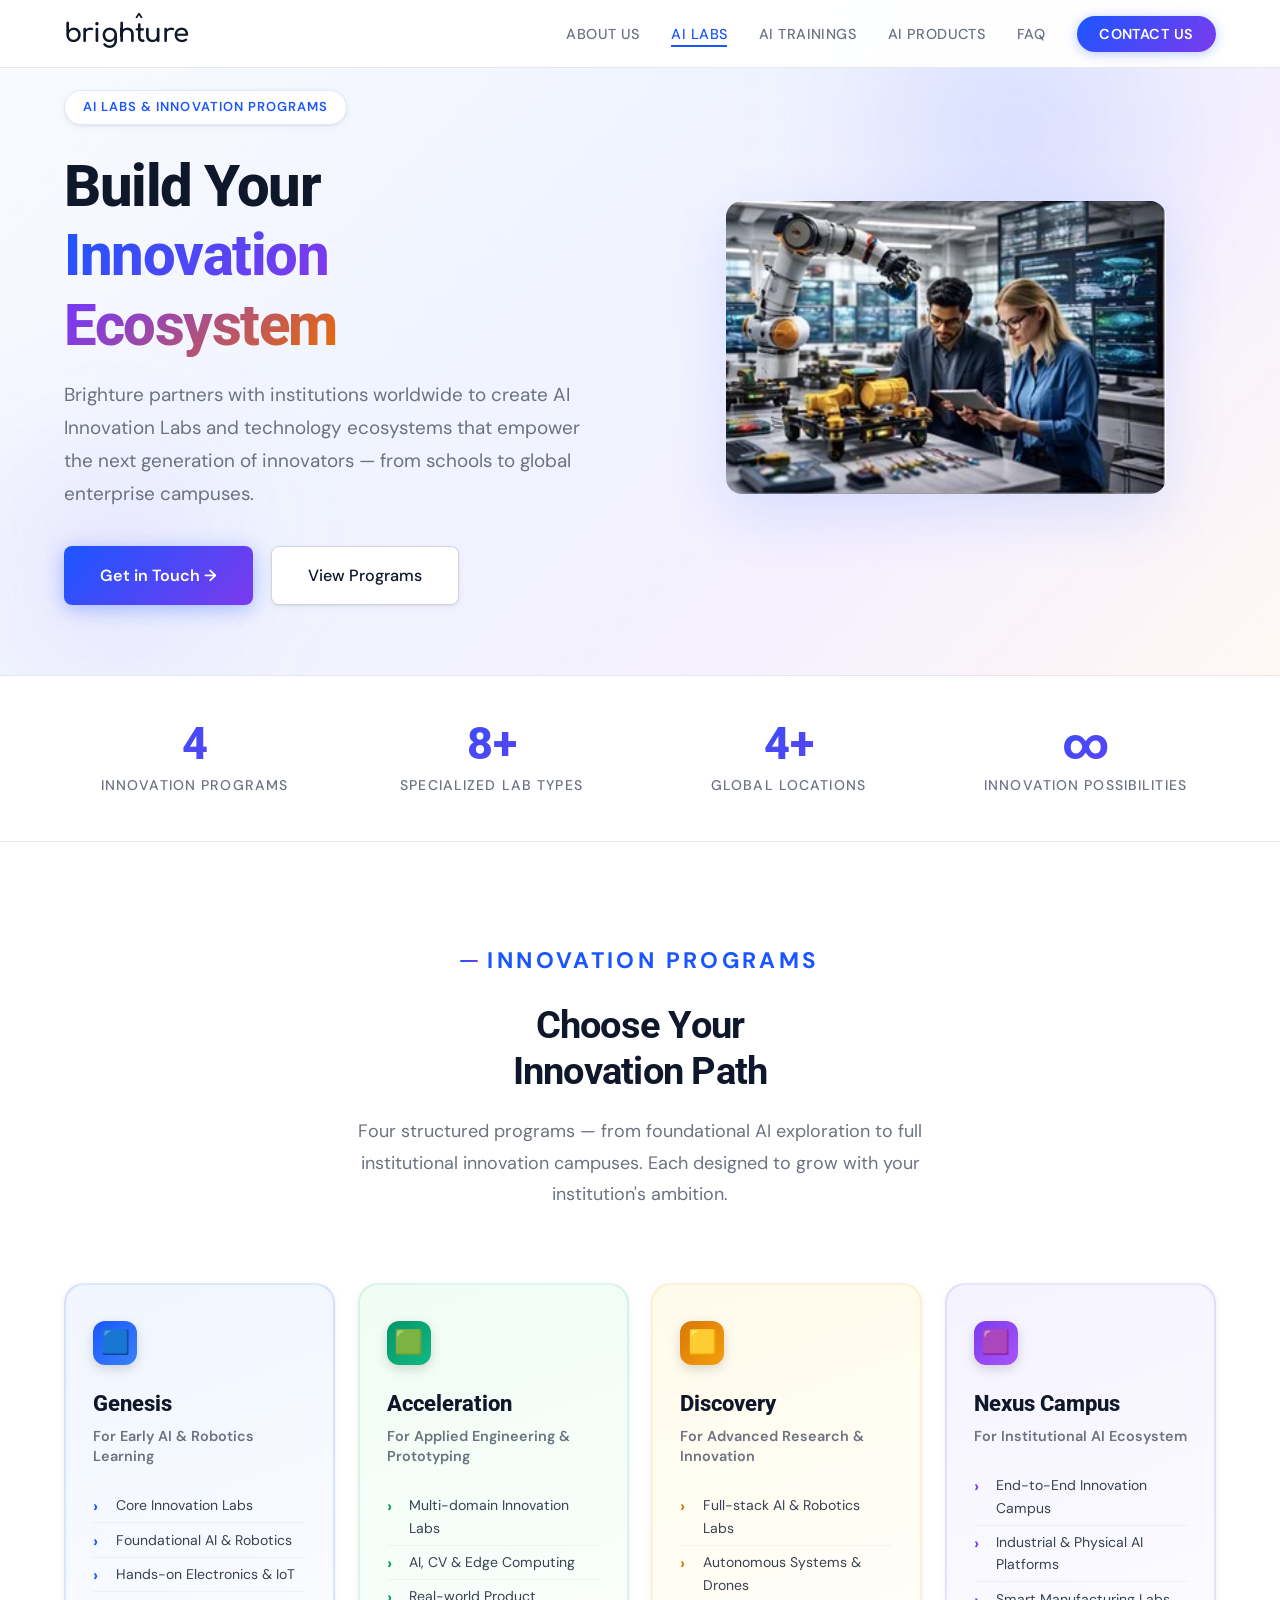
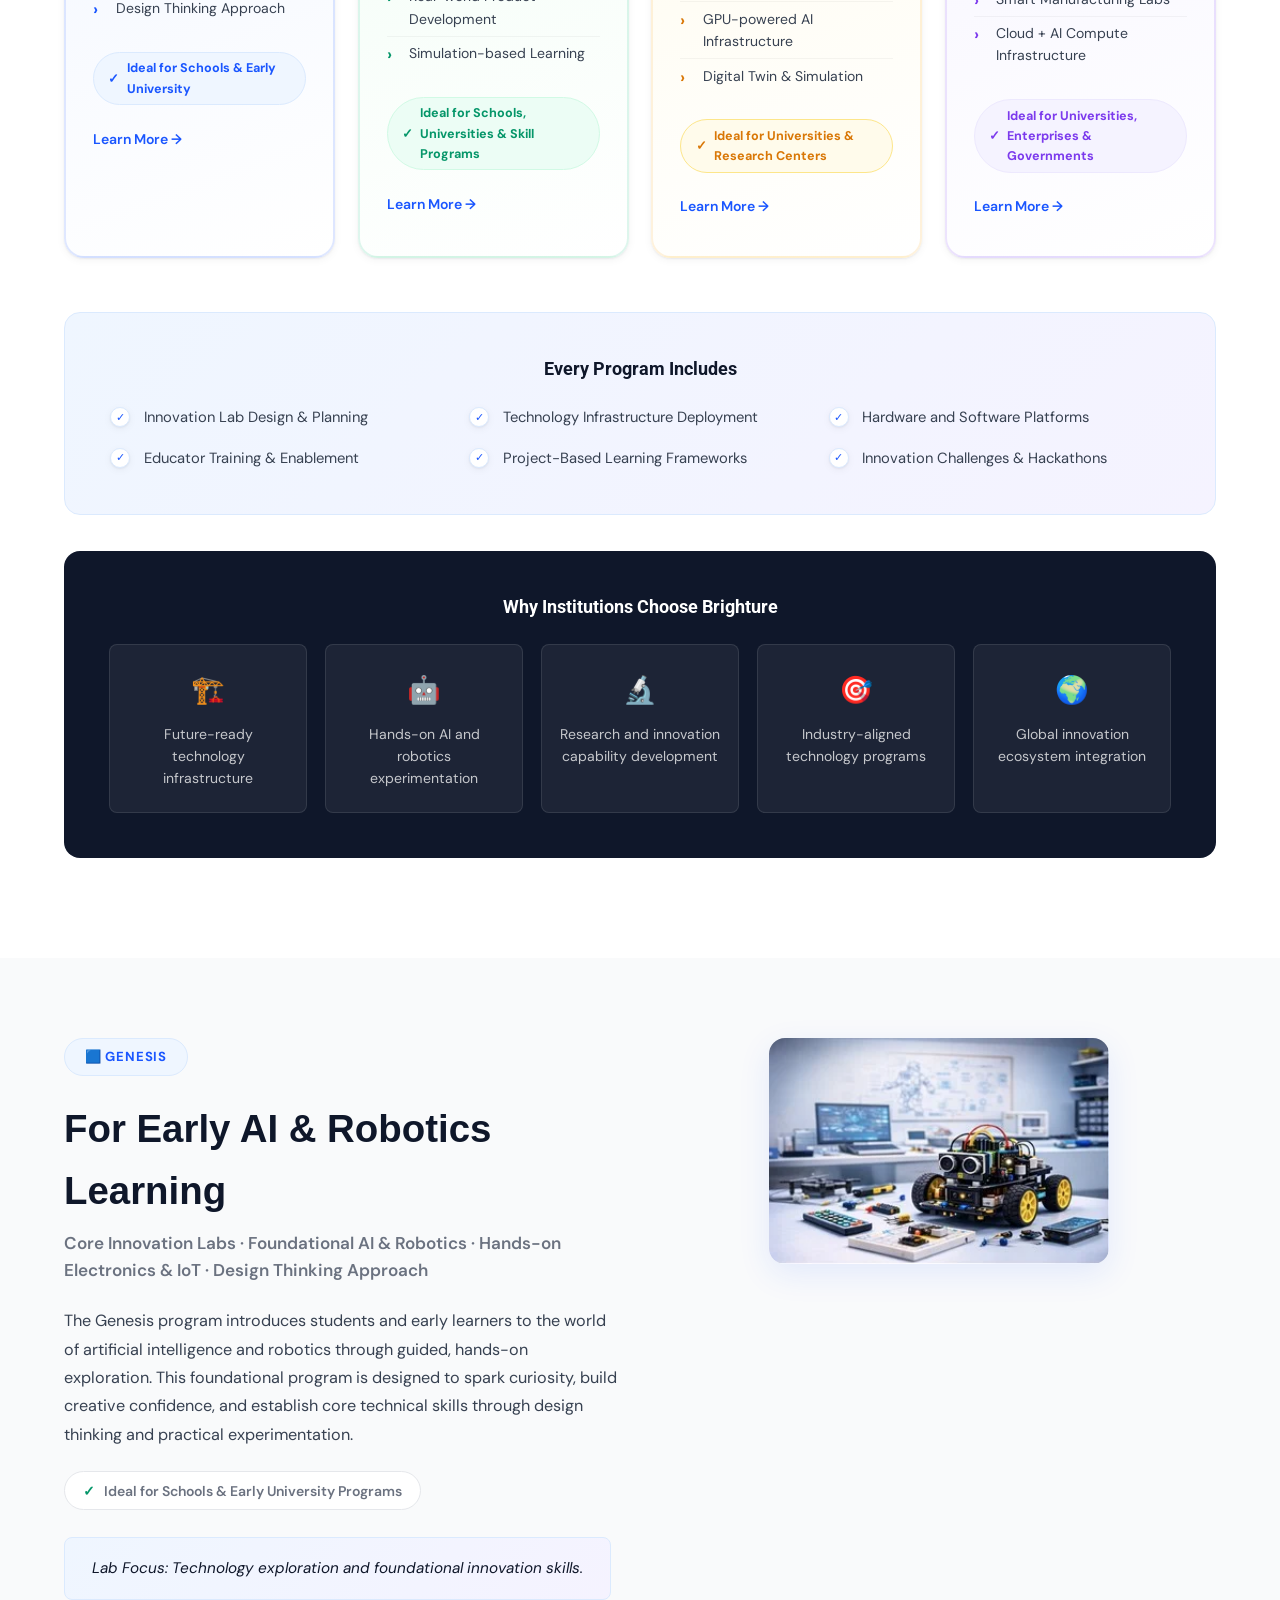
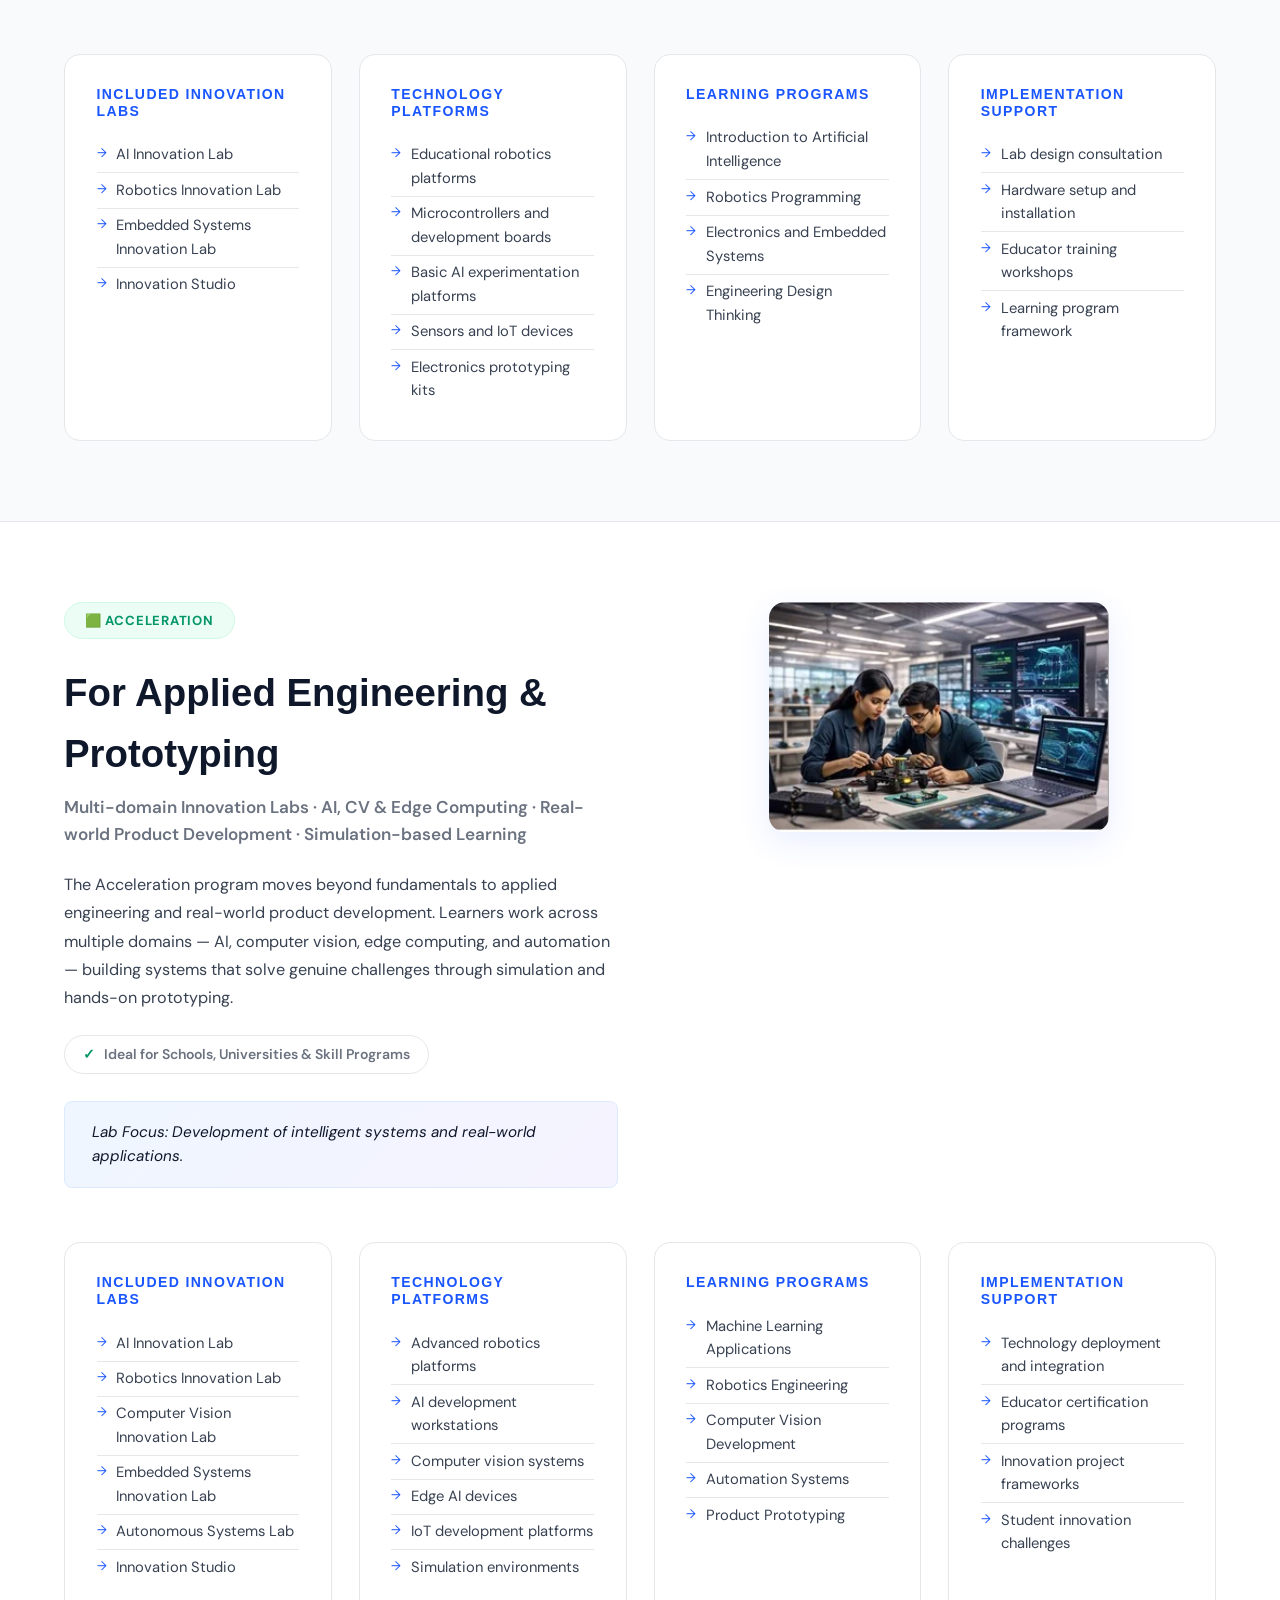
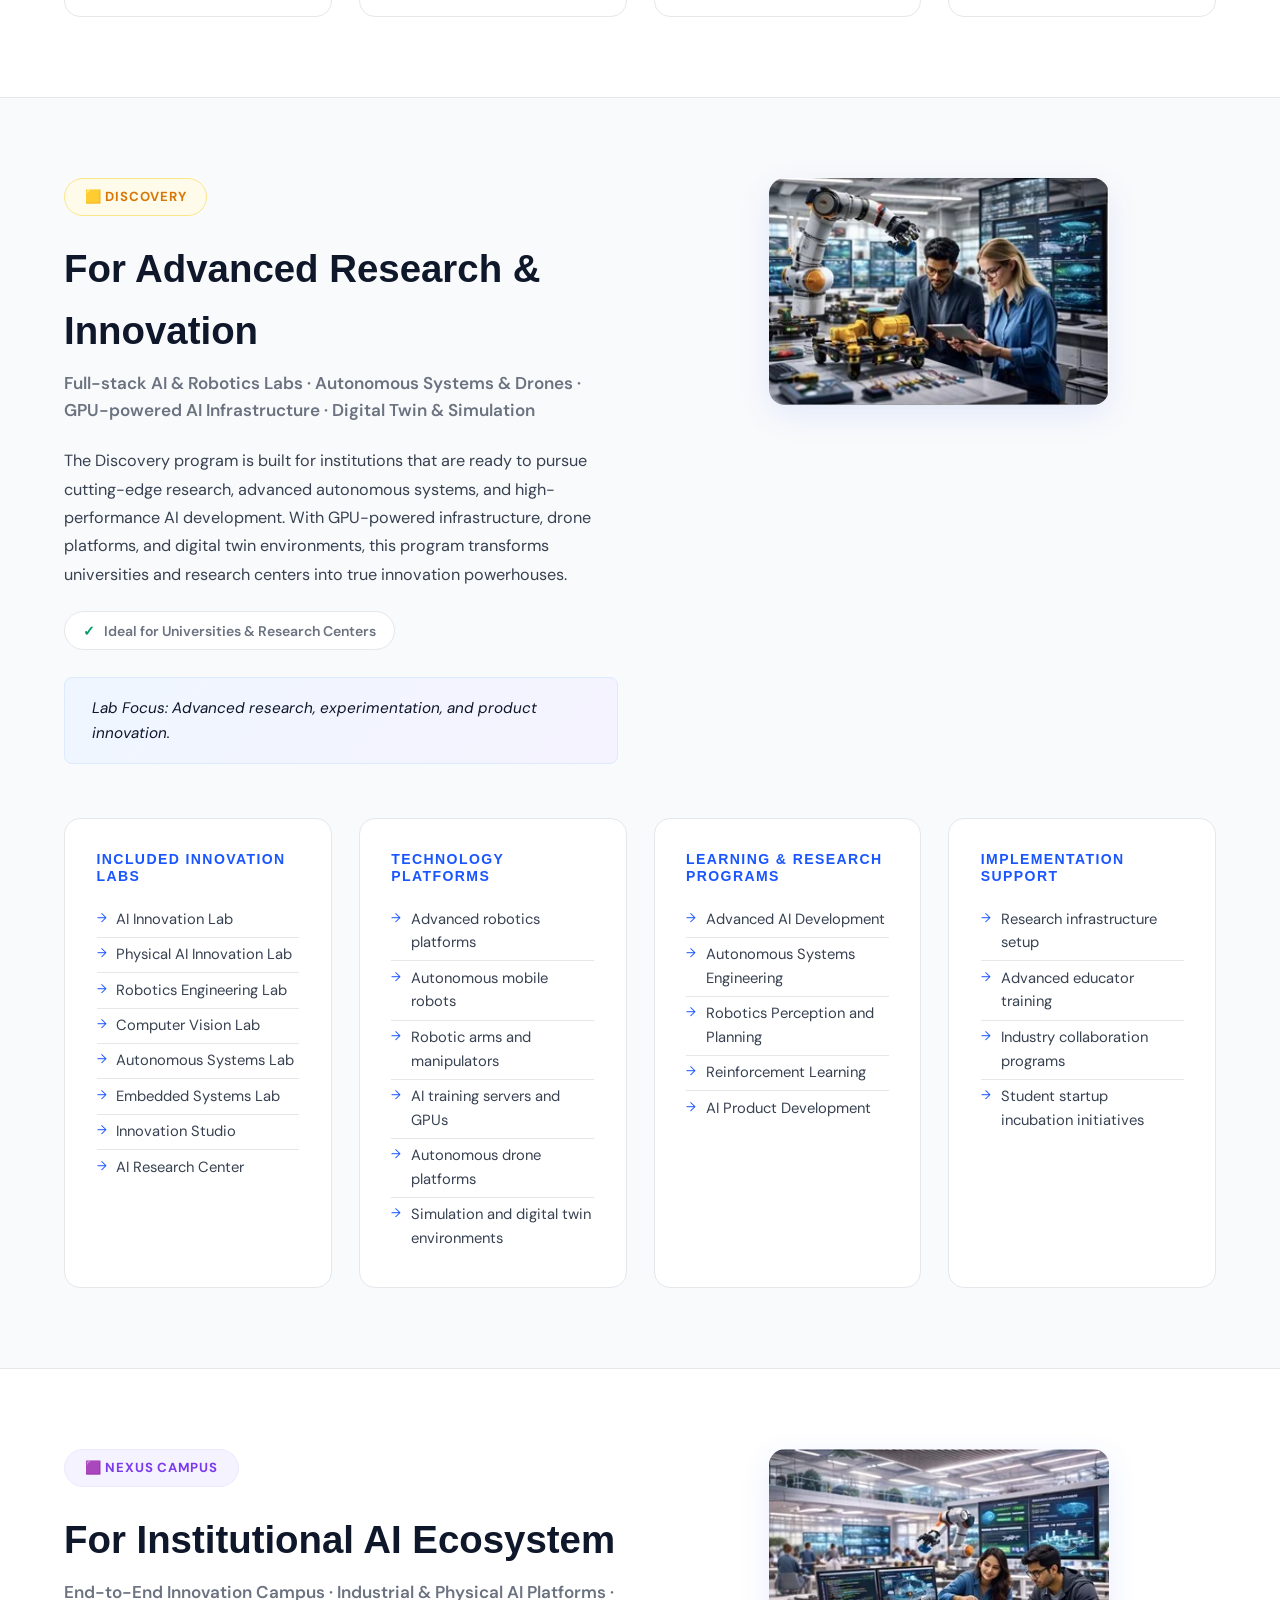
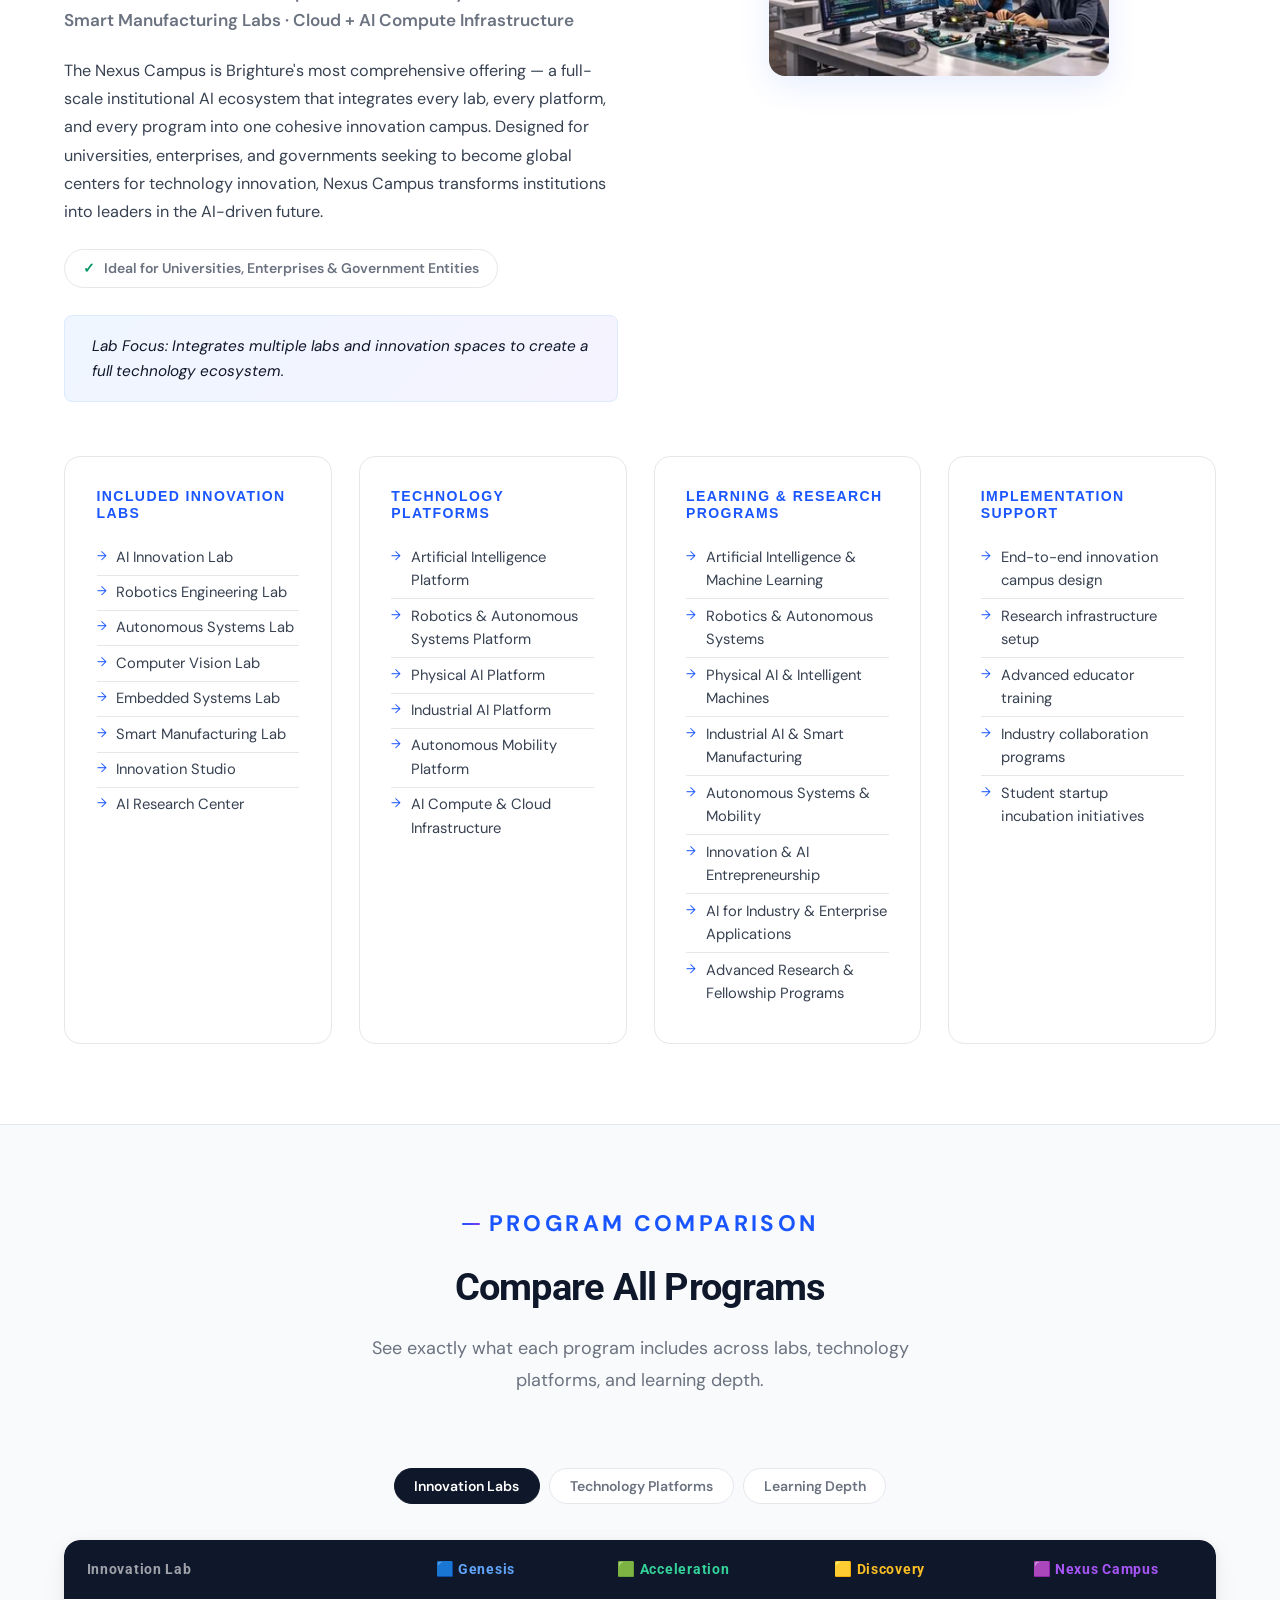
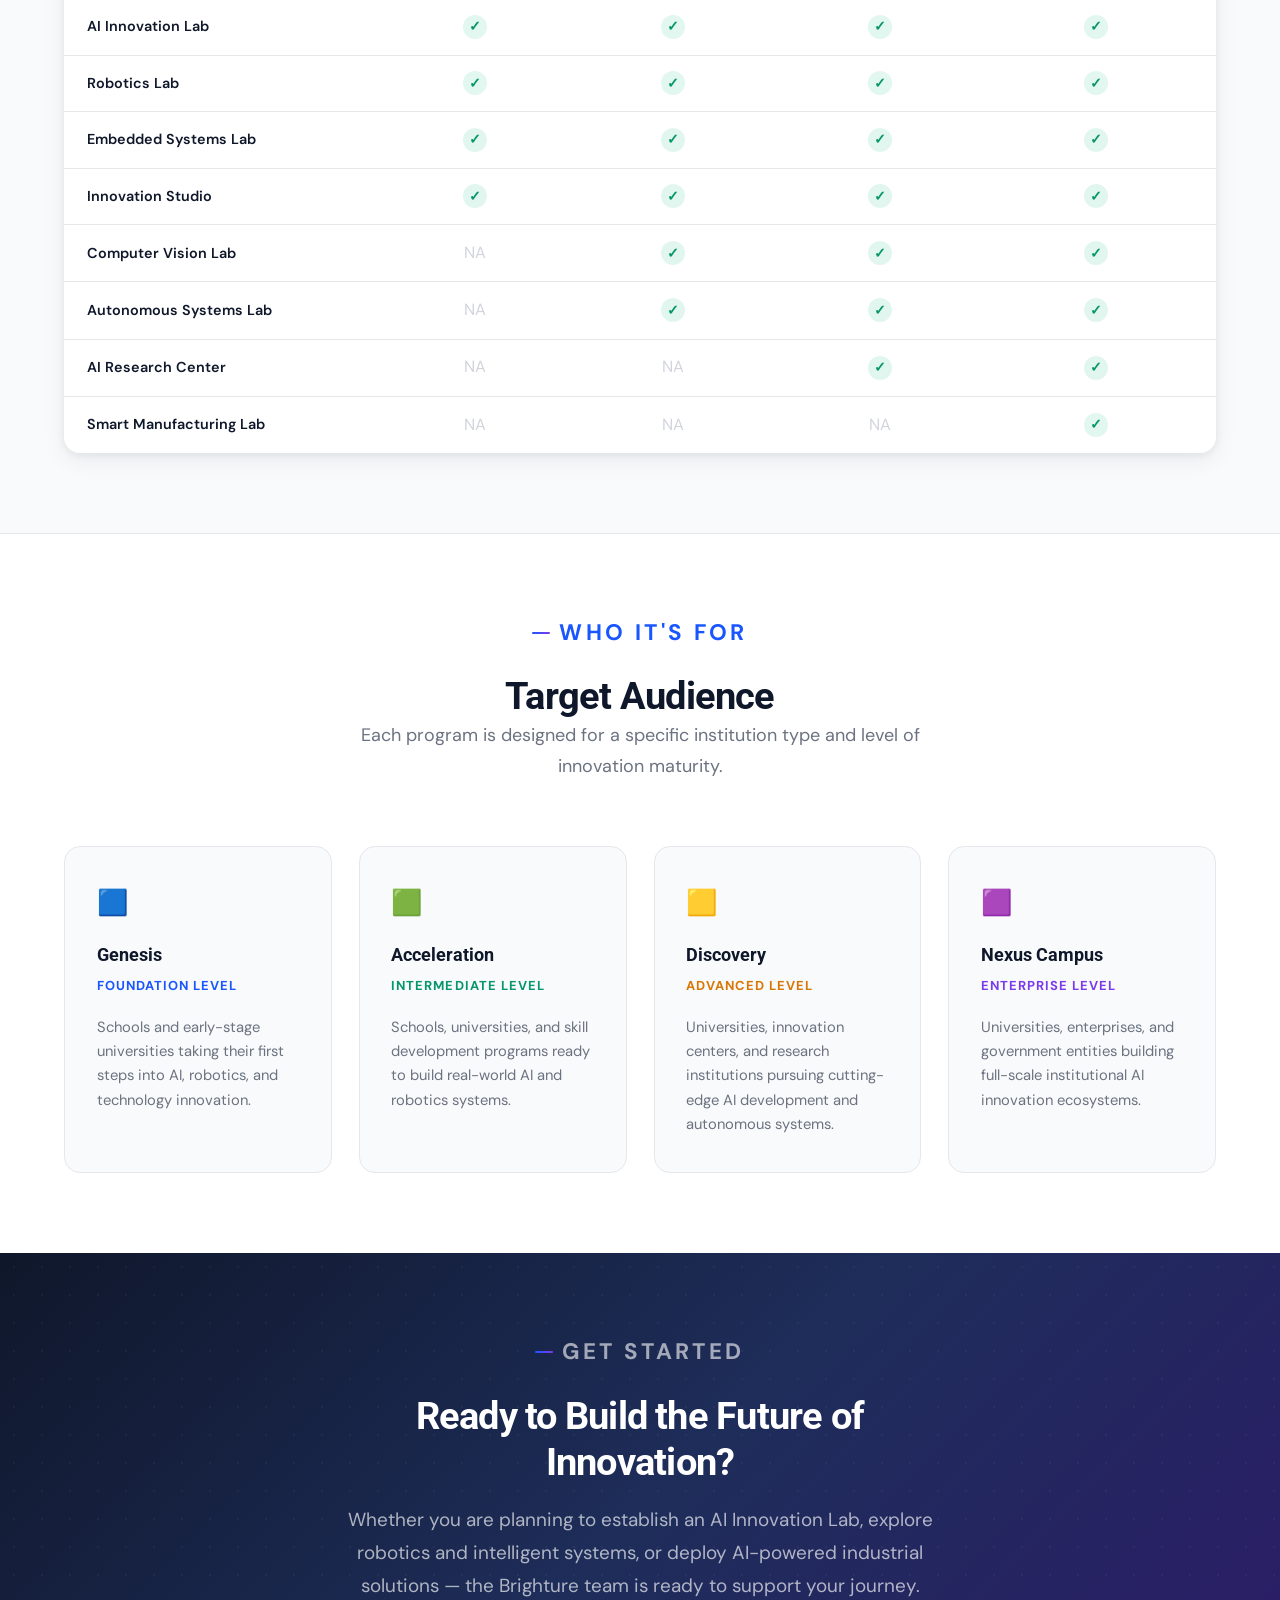
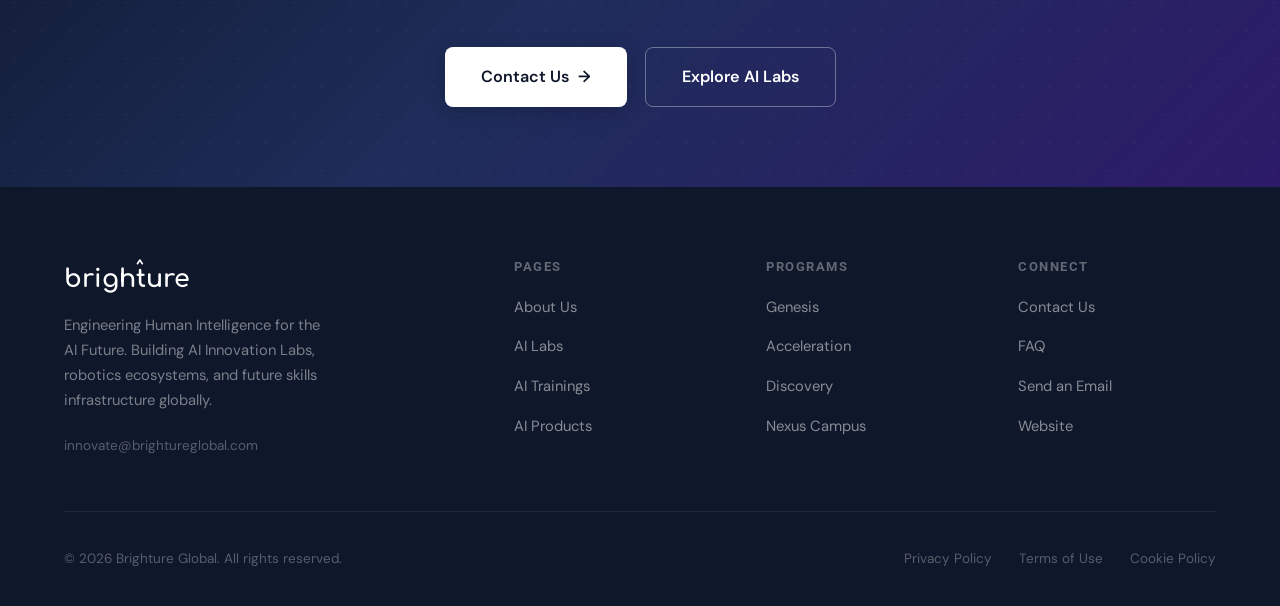
==== commit b83189c8: "Minor text fix" ====
--- a/ai-labs.html
+++ b/ai-labs.html
@@ -1136,7 +1136,7 @@
       </div>
     </div>
 
-  </main>ī
+  </main>
 
   <!-- FOOTER -->
   <footer role="contentinfo">
